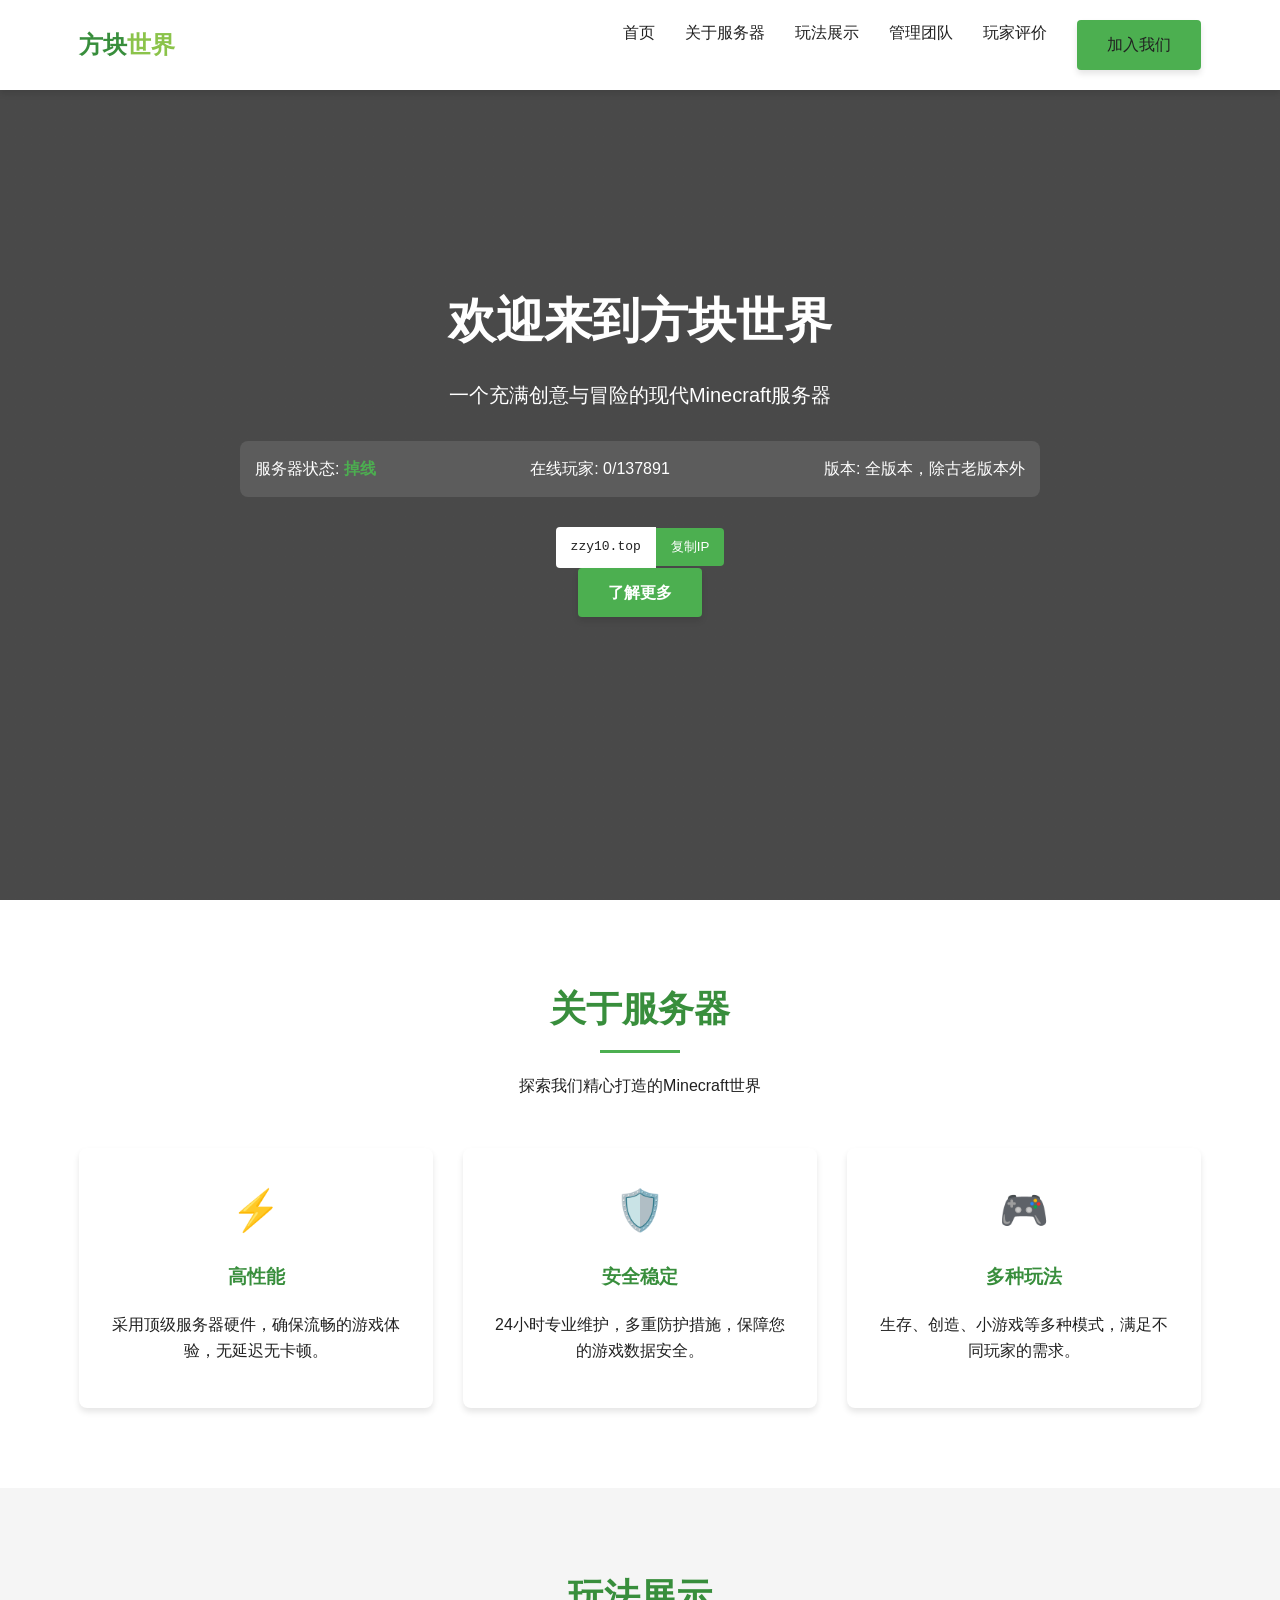
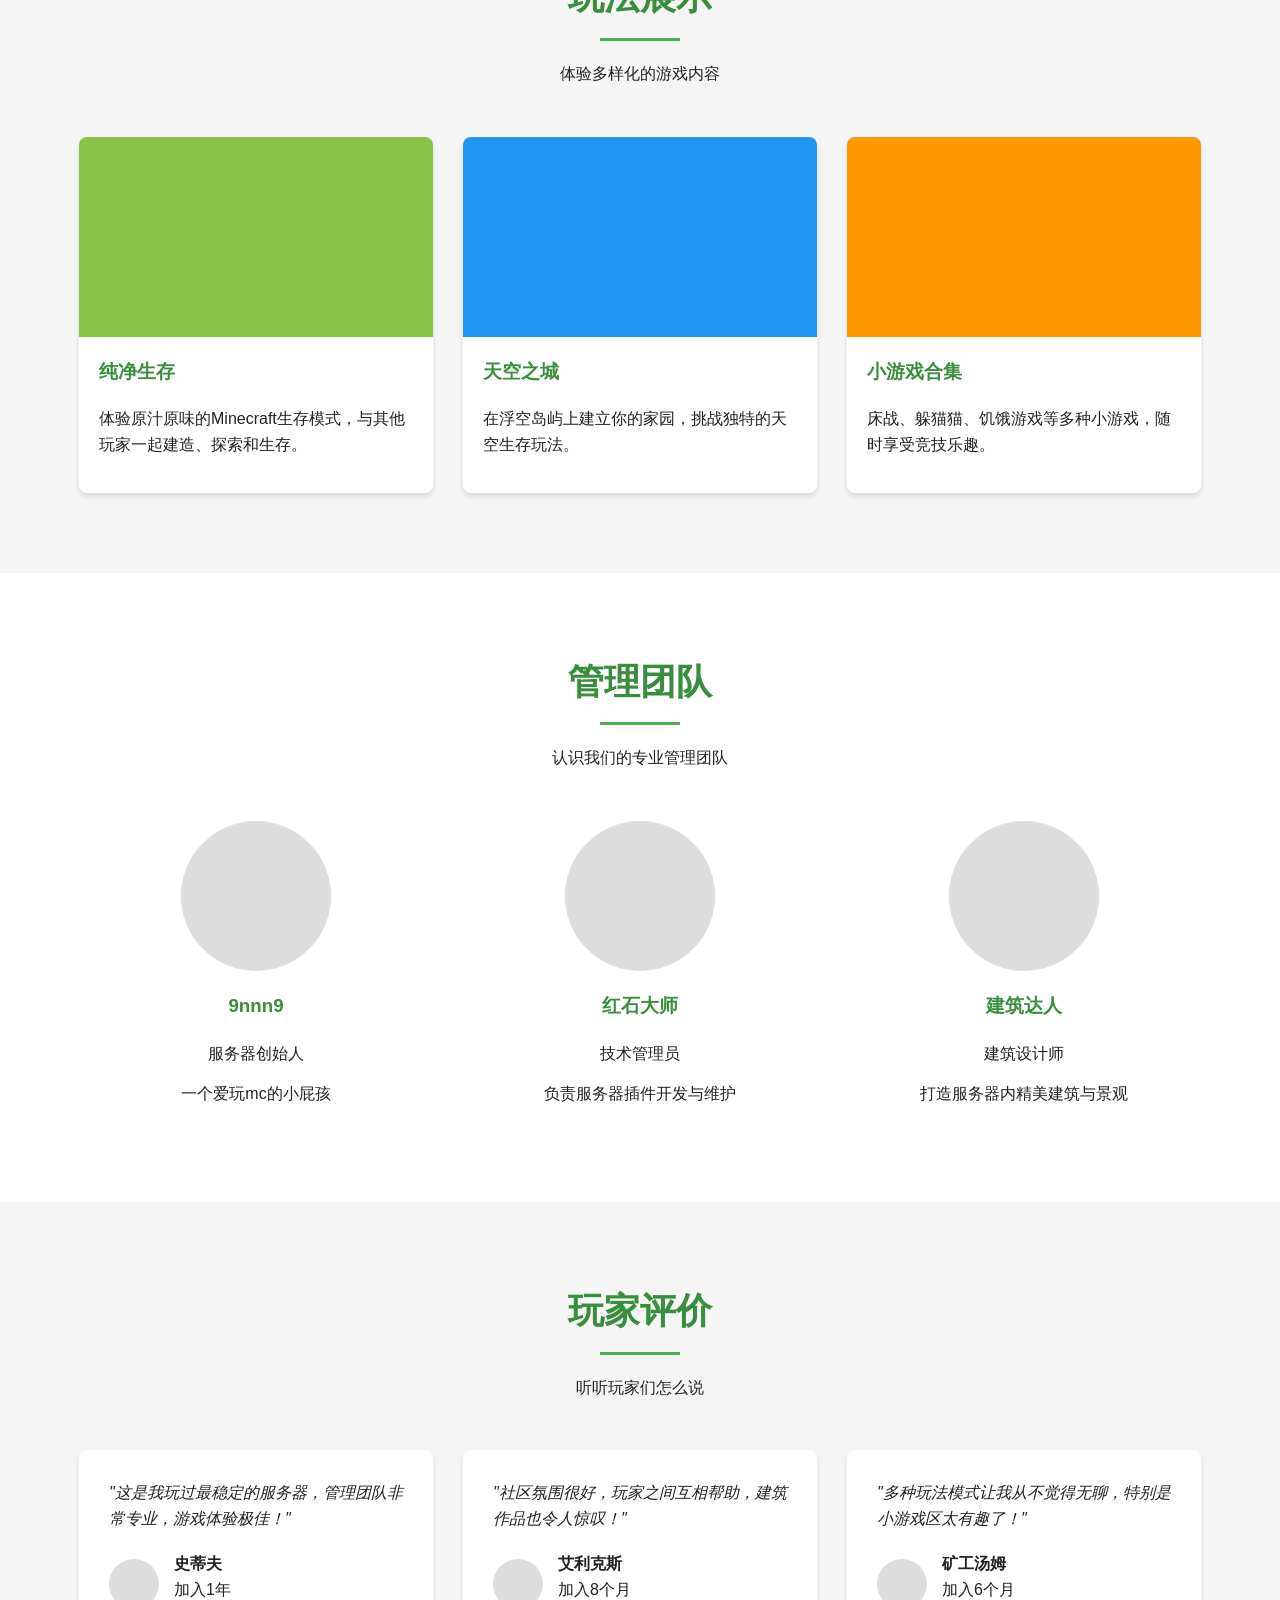
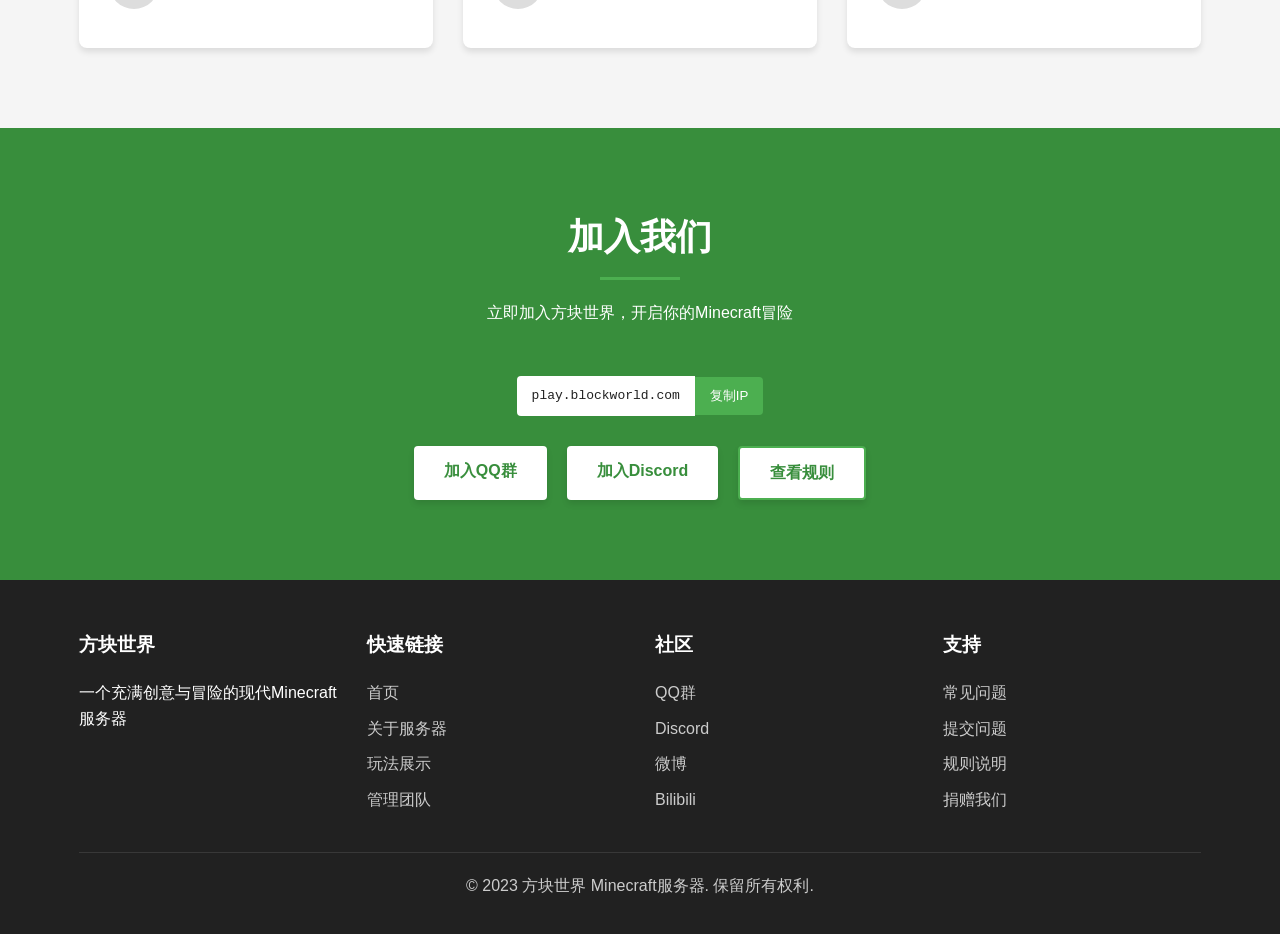
==== index.html @ 25057b77 "这是啥 删掉了" ====
<!DOCTYPE html>
<html lang="zh-CN">
<head>
    <meta charset="UTF-8">
    <meta name="viewport" content="width=device-width, initial-scale=1.0">
    <title>方块世界 | 现代Minecraft服务器</title>
    <style>
        /* 全局样式 */
        :root {
            --primary-color: #4CAF50;
            --primary-dark: #388E3C;
            --primary-light: #C8E6C9;
            --accent-color: #8BC34A;
            --text-dark: #212121;
            --text-light: #757575;
            --background: #f5f5f5;
            --white: #ffffff;
            --shadow: 0 4px 6px rgba(0, 0, 0, 0.1);
        }
        
        * {
            margin: 0;
            padding: 0;
            box-sizing: border-box;
            font-family: 'Segoe UI', Tahoma, Geneva, Verdana, sans-serif;
        }
        
        body {
            background-color: var(--background);
            color: var(--text-dark);
            line-height: 1.6;
        }
        
        .container {
            width: 90%;
            max-width: 1200px;
            margin: 0 auto;
            padding: 0 15px;
        }
        
        section {
            padding: 80px 0;
        }
        
        h1, h2, h3 {
            margin-bottom: 20px;
            color: var(--primary-dark);
        }
        
        p {
            margin-bottom: 15px;
        }
        
        .btn {
            display: inline-block;
            padding: 12px 30px;
            background-color: var(--primary-color);
            color: white;
            border: none;
            border-radius: 4px;
            cursor: pointer;
            font-size: 16px;
            font-weight: 600;
            text-decoration: none;
            transition: all 0.3s ease;
            box-shadow: var(--shadow);
        }
        
        .btn:hover {
            background-color: var(--primary-dark);
            transform: translateY(-2px);
            box-shadow: 0 6px 8px rgba(0, 0, 0, 0.15);
        }
        
        .btn-secondary {
            background-color: transparent;
            border: 2px solid var(--primary-color);
            color: var(--primary-color);
        }
        
        .btn-secondary:hover {
            background-color: var(--primary-light);
            color: var(--primary-dark);
        }
        
        /* 导航栏 */
        header {
            background-color: var(--white);
            box-shadow: var(--shadow);
            position: fixed;
            width: 100%;
            top: 0;
            z-index: 1000;
        }
        
        nav {
            display: flex;
            justify-content: space-between;
            align-items: center;
            padding: 20px 0;
        }
        
        .logo {
            font-size: 24px;
            font-weight: 700;
            color: var(--primary-dark);
            display: flex;
            align-items: center;
        }
        
        .logo span {
            color: var(--accent-color);
        }
        
        .nav-links {
            display: flex;
            list-style: none;
        }
        
        .nav-links li {
            margin-left: 30px;
        }
        
        .nav-links a {
            text-decoration: none;
            color: var(--text-dark);
            font-weight: 500;
            transition: color 0.3s;
        }
        
        .nav-links a:hover {
            color: var(--primary-color);
        }
        
        .mobile-menu {
            display: none;
            font-size: 24px;
            cursor: pointer;
        }
        
        /* 英雄区域 */
        .hero {
            background: linear-gradient(rgba(0, 0, 0, 0.7), rgba(0, 0, 0, 0.7)), url('https://via.placeholder.com/1920x1080') no-repeat center center/cover;
            height: 100vh;
            color: white;
            display: flex;
            align-items: center;
            text-align: center;
        }
        
        .hero-content {
            max-width: 800px;
            margin: 0 auto;
        }
        
        .hero h1 {
            font-size: 48px;
            margin-bottom: 20px;
            color: white;
        }
        
        .hero p {
            font-size: 20px;
            margin-bottom: 30px;
        }
        
        .server-status {
            background-color: rgba(255, 255, 255, 0.1);
            padding: 15px;
            border-radius: 8px;
            margin: 30px 0;
            display: flex;
            justify-content: space-between;
            align-items: center;
        }
        
        .status-online {
            color: #4CAF50;
            font-weight: bold;
        }
        
        .copy-ip {
            display: flex;
            justify-content: center;
            align-items: center;
            margin-top: 20px;
        }
        
        .ip-box {
            background-color: white;
            color: var(--text-dark);
            padding: 10px 15px;
            border-radius: 4px 0 0 4px;
            font-family: monospace;
        }
        
        .copy-btn {
            background-color: var(--primary-color);
            color: white;
            border: none;
            padding: 10px 15px;
            border-radius: 0 4px 4px 0;
            cursor: pointer;
            transition: background-color 0.3s;
        }
        
        .copy-btn:hover {
            background-color: var(--primary-dark);
        }
        
        /* 关于服务器 */
        .about {
            background-color: var(--white);
        }
        
        .section-title {
            text-align: center;
            margin-bottom: 50px;
        }
        
        .section-title h2 {
            font-size: 36px;
            position: relative;
            display: inline-block;
            padding-bottom: 15px;
        }
        
        .section-title h2::after {
            content: '';
            position: absolute;
            bottom: 0;
            left: 50%;
            transform: translateX(-50%);
            width: 80px;
            height: 3px;
            background-color: var(--primary-color);
        }
        
        .features {
            display: grid;
            grid-template-columns: repeat(auto-fit, minmax(300px, 1fr));
            gap: 30px;
            margin-top: 50px;
        }
        
        .feature-card {
            background-color: var(--white);
            padding: 30px;
            border-radius: 8px;
            box-shadow: var(--shadow);
            text-align: center;
            transition: transform 0.3s;
        }
        
        .feature-card:hover {
            transform: translateY(-10px);
        }
        
        .feature-icon {
            font-size: 40px;
            color: var(--primary-color);
            margin-bottom: 20px;
        }
        
        /* 玩法展示 */
        .gameplay {
            background-color: var(--background);
        }
        
        .gameplay-grid {
            display: grid;
            grid-template-columns: repeat(auto-fit, minmax(300px, 1fr));
            gap: 30px;
        }
        
        .game-card {
            background-color: var(--white);
            border-radius: 8px;
            overflow: hidden;
            box-shadow: var(--shadow);
        }
        
        .game-image {
            height: 200px;
            background-color: #ddd;
            background-size: cover;
            background-position: center;
        }
        
        .game-content {
            padding: 20px;
        }
        
        /* 管理团队 */
        .team {
            background-color: var(--white);
        }
        
        .team-grid {
            display: grid;
            grid-template-columns: repeat(auto-fit, minmax(250px, 1fr));
            gap: 30px;
        }
        
        .team-member {
            text-align: center;
        }
        
        .member-avatar {
            width: 150px;
            height: 150px;
            border-radius: 50%;
            margin: 0 auto 20px;
            background-color: #ddd;
            overflow: hidden;
        }
        
        /* 玩家评价 */
        .testimonials {
            background-color: var(--background);
        }
        
        .testimonial-grid {
            display: grid;
            grid-template-columns: repeat(auto-fit, minmax(300px, 1fr));
            gap: 30px;
        }
        
        .testimonial-card {
            background-color: var(--white);
            padding: 30px;
            border-radius: 8px;
            box-shadow: var(--shadow);
        }
        
        .testimonial-text {
            font-style: italic;
            margin-bottom: 20px;
        }
        
        .testimonial-author {
            display: flex;
            align-items: center;
        }
        
        .author-avatar {
            width: 50px;
            height: 50px;
            border-radius: 50%;
            margin-right: 15px;
            background-color: #ddd;
        }
        
        /* 加入我们 */
        .join {
            background-color: var(--primary-dark);
            color: white;
            text-align: center;
        }
        
        .join h2 {
            color: white;
        }
        
        .join-buttons {
            display: flex;
            justify-content: center;
            gap: 20px;
            margin-top: 30px;
            flex-wrap: wrap;
        }
        
        .join .btn {
            background-color: white;
            color: var(--primary-dark);
        }
        
        .join .btn:hover {
            background-color: var(--primary-light);
        }
        
        /* 页脚 */
        footer {
            background-color: var(--text-dark);
            color: white;
            padding: 50px 0 20px;
        }
        
        .footer-content {
            display: grid;
            grid-template-columns: repeat(auto-fit, minmax(200px, 1fr));
            gap: 30px;
            margin-bottom: 30px;
        }
        
        .footer-column h3 {
            color: white;
            margin-bottom: 20px;
        }
        
        .footer-links {
            list-style: none;
        }
        
        .footer-links li {
            margin-bottom: 10px;
        }
        
        .footer-links a {
            color: #ccc;
            text-decoration: none;
            transition: color 0.3s;
        }
        
        .footer-links a:hover {
            color: white;
        }
        
        .copyright {
            text-align: center;
            padding-top: 20px;
            border-top: 1px solid rgba(255, 255, 255, 0.1);
            color: #ccc;
        }
        
        /* 响应式设计 */
        @media (max-width: 768px) {
            .nav-links {
                display: none;
            }
            
            .mobile-menu {
                display: block;
            }
            
            .hero h1 {
                font-size: 36px;
            }
            
            .hero p {
                font-size: 18px;
            }
            
            .server-status {
                flex-direction: column;
                gap: 15px;
            }
            
            .copy-ip {
                flex-direction: column;
            }
            
            .ip-box {
                border-radius: 4px;
                margin-bottom: 10px;
                width: 100%;
                text-align: center;
            }
            
            .copy-btn {
                border-radius: 4px;
                width: 100%;
            }
            
            .join-buttons {
                flex-direction: column;
                align-items: center;
            }
        }
    </style>
</head>
<body>
    <!-- 导航栏 -->
    <header>
        <div class="container">
            <nav>
                <div class="logo">方块<span>世界</span></div>
                <ul class="nav-links">
                    <li><a href="#home">首页</a></li>
                    <li><a href="#about">关于服务器</a></li>
                    <li><a href="#gameplay">玩法展示</a></li>
                    <li><a href="#team">管理团队</a></li>
                    <li><a href="#testimonials">玩家评价</a></li>
                    <li><a href="#join" class="btn">加入我们</a></li>
                </ul>
                <div class="mobile-menu">☰</div>
            </nav>
        </div>
    </header>

    <!-- 英雄区域 -->
    <section class="hero" id="home">
        <div class="container">
            <div class="hero-content">
                <h1>欢迎来到方块世界</h1>
                <p>一个充满创意与冒险的现代Minecraft服务器</p>
                <div class="server-status">
                    <div>服务器状态: <span class="status-online">掉线</span></div>
                    <div>在线玩家: <span></span>0/137891</div>
                    <div>版本: <span>全版本，除古老版本外</span></div>
                </div>
                <div class="copy-ip">
                    <div class="ip-box">zzy10.top</div>
                    <button class="copy-btn" id="copyIpBtn">复制IP</button>
                </div>
                <a href="#about" class="btn">了解更多</a>
            </div>
        </div>
    </section>

    <!-- 关于服务器 -->
    <section class="about" id="about">
        <div class="container">
            <div class="section-title">
                <h2>关于服务器</h2>
                <p>探索我们精心打造的Minecraft世界</p>
            </div>
            <div class="features">
                <div class="feature-card">
                    <div class="feature-icon">⚡</div>
                    <h3>高性能</h3>
                    <p>采用顶级服务器硬件，确保流畅的游戏体验，无延迟无卡顿。</p>
                </div>
                <div class="feature-card">
                    <div class="feature-icon">🛡️</div>
                    <h3>安全稳定</h3>
                    <p>24小时专业维护，多重防护措施，保障您的游戏数据安全。</p>
                </div>
                <div class="feature-card">
                    <div class="feature-icon">🎮</div>
                    <h3>多种玩法</h3>
                    <p>生存、创造、小游戏等多种模式，满足不同玩家的需求。</p>
                </div>
            </div>
        </div>
    </section>

    <!-- 玩法展示 -->
    <section class="gameplay" id="gameplay">
        <div class="container">
            <div class="section-title">
                <h2>玩法展示</h2>
                <p>体验多样化的游戏内容</p>
            </div>
            <div class="gameplay-grid">
                <div class="game-card">
                    <div class="game-image" style="background-color: #8BC34A;"></div>
                    <div class="game-content">
                        <h3>纯净生存</h3>
                        <p>体验原汁原味的Minecraft生存模式，与其他玩家一起建造、探索和生存。</p>
                    </div>
                </div>
                <div class="game-card">
                    <div class="game-image" style="background-color: #2196F3;"></div>
                    <div class="game-content">
                        <h3>天空之城</h3>
                        <p>在浮空岛屿上建立你的家园，挑战独特的天空生存玩法。</p>
                    </div>
                </div>
                <div class="game-card">
                    <div class="game-image" style="background-color: #FF9800;"></div>
                    <div class="game-content">
                        <h3>小游戏合集</h3>
                        <p>床战、躲猫猫、饥饿游戏等多种小游戏，随时享受竞技乐趣。</p>
                    </div>
                </div>
            </div>
        </div>
    </section>

    <!-- 管理团队 -->
    <section class="team" id="team">
        <div class="container">
            <div class="section-title">
                <h2>管理团队</h2>
                <p>认识我们的专业管理团队</p>
            </div>
            <div class="team-grid">
                <div class="team-member">
                    <div class="member-avatar"></div>
                    <h3>9nnn9</h3>
                    <p>服务器创始人</p>
                    <p>一个爱玩mc的小屁孩</p>
                </div>
                <div class="team-member">
                    <div class="member-avatar"></div>
                    <h3>红石大师</h3>
                    <p>技术管理员</p>
                    <p>负责服务器插件开发与维护</p>
                </div>
                <div class="team-member">
                    <div class="member-avatar"></div>
                    <h3>建筑达人</h3>
                    <p>建筑设计师</p>
                    <p>打造服务器内精美建筑与景观</p>
                </div>
            </div>
        </div>
    </section>

    <!-- 玩家评价 -->
    <section class="testimonials" id="testimonials">
        <div class="container">
            <div class="section-title">
                <h2>玩家评价</h2>
                <p>听听玩家们怎么说</p>
            </div>
            <div class="testimonial-grid">
                <div class="testimonial-card">
                    <div class="testimonial-text">
                        "这是我玩过最稳定的服务器，管理团队非常专业，游戏体验极佳！"
                    </div>
                    <div class="testimonial-author">
                        <div class="author-avatar"></div>
                        <div>
                            <h4>史蒂夫</h4>
                            <p>加入1年</p>
                        </div>
                    </div>
                </div>
                <div class="testimonial-card">
                    <div class="testimonial-text">
                        "社区氛围很好，玩家之间互相帮助，建筑作品也令人惊叹！"
                    </div>
                    <div class="testimonial-author">
                        <div class="author-avatar"></div>
                        <div>
                            <h4>艾利克斯</h4>
                            <p>加入8个月</p>
                        </div>
                    </div>
                </div>
                <div class="testimonial-card">
                    <div class="testimonial-text">
                        "多种玩法模式让我从不觉得无聊，特别是小游戏区太有趣了！"
                    </div>
                    <div class="testimonial-author">
                        <div class="author-avatar"></div>
                        <div>
                            <h4>矿工汤姆</h4>
                            <p>加入6个月</p>
                        </div>
                    </div>
                </div>
            </div>
        </div>
    </section>

    <!-- 加入我们 -->
    <section class="join" id="join">
        <div class="container">
            <div class="section-title">
                <h2>加入我们</h2>
                <p>立即加入方块世界，开启你的Minecraft冒险</p>
            </div>
            <div class="copy-ip">
                <div class="ip-box">play.blockworld.com</div>
                <button class="copy-btn" id="copyIpBtn2">复制IP</button>
            </div>
            <div class="join-buttons">
                <a href="#" class="btn">加入QQ群</a>
                <a href="#" class="btn">加入Discord</a>
                <a href="#" class="btn btn-secondary">查看规则</a>
            </div>
        </div>
    </section>

    <!-- 页脚 -->
    <footer>
        <div class="container">
            <div class="footer-content">
                <div class="footer-column">
                    <h3>方块世界</h3>
                    <p>一个充满创意与冒险的现代Minecraft服务器</p>
                </div>
                <div class="footer-column">
                    <h3>快速链接</h3>
                    <ul class="footer-links">
                        <li><a href="#home">首页</a></li>
                        <li><a href="#about">关于服务器</a></li>
                        <li><a href="#gameplay">玩法展示</a></li>
                        <li><a href="#team">管理团队</a></li>
                    </ul>
                </div>
                <div class="footer-column">
                    <h3>社区</h3>
                    <ul class="footer-links">
                        <li><a href="#">QQ群</a></li>
                        <li><a href="#">Discord</a></li>
                        <li><a href="#">微博</a></li>
                        <li><a href="#">Bilibili</a></li>
                    </ul>
                </div>
                <div class="footer-column">
                    <h3>支持</h3>
                    <ul class="footer-links">
                        <li><a href="#">常见问题</a></li>
                        <li><a href="#">提交问题</a></li>
                        <li><a href="#">规则说明</a></li>
                        <li><a href="#">捐赠我们</a></li>
                    </ul>
                </div>
            </div>
            <div class="copyright">
                <p>&copy; 2023 方块世界 Minecraft服务器. 保留所有权利.</p>
            </div>
        </div>
    </footer>

    <script>
        // 复制IP功能
        document.getElementById('copyIpBtn').addEventListener('click', function() {
            const ip = 'play.blockworld.com';
            navigator.clipboard.writeText(ip).then(() => {
                alert('服务器IP已复制到剪贴板: ' + ip);
            });
        });
        
        document.getElementById('copyIpBtn2').addEventListener('click', function() {
            const ip = 'play.blockworld.com';
            navigator.clipboard.writeText(ip).then(() => {
                alert('服务器IP已复制到剪贴板: ' + ip);
            });
        });
        
        // 移动端菜单切换
        document.querySelector('.mobile-menu').addEventListener('click', function() {
            document.querySelector('.nav-links').classList.toggle('active');
        });
        
        // 平滑滚动
        document.querySelectorAll('a[href^="#"]').forEach(anchor => {
            anchor.addEventListener('click', function (e) {
                e.preventDefault();
                
                const targetId = this.getAttribute('href');
                if(targetId === '#') return;
                
                const targetElement = document.querySelector(targetId);
                if(targetElement) {
                    window.scrollTo({
                        top: targetElement.offsetTop - 80,
                        behavior: 'smooth'
                    });
                }
            });
        });
    </script>
</body>
</html>
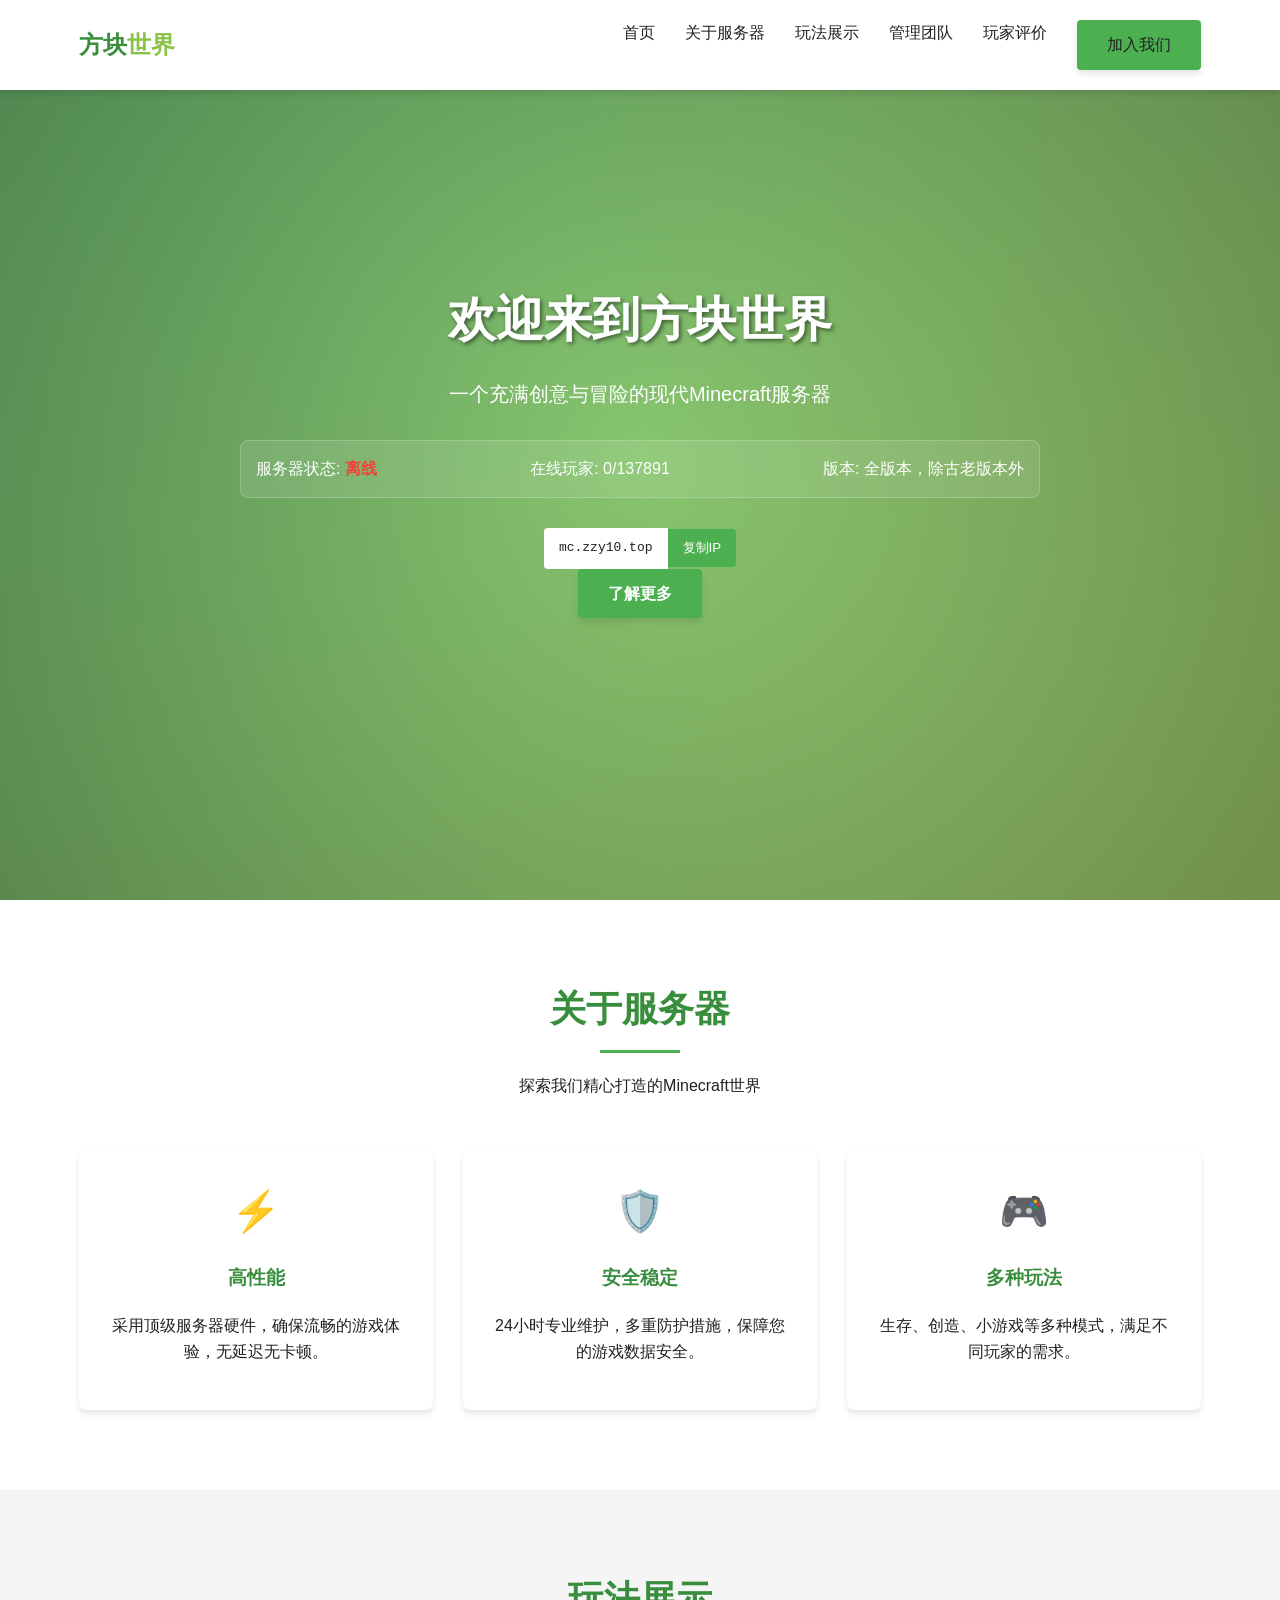
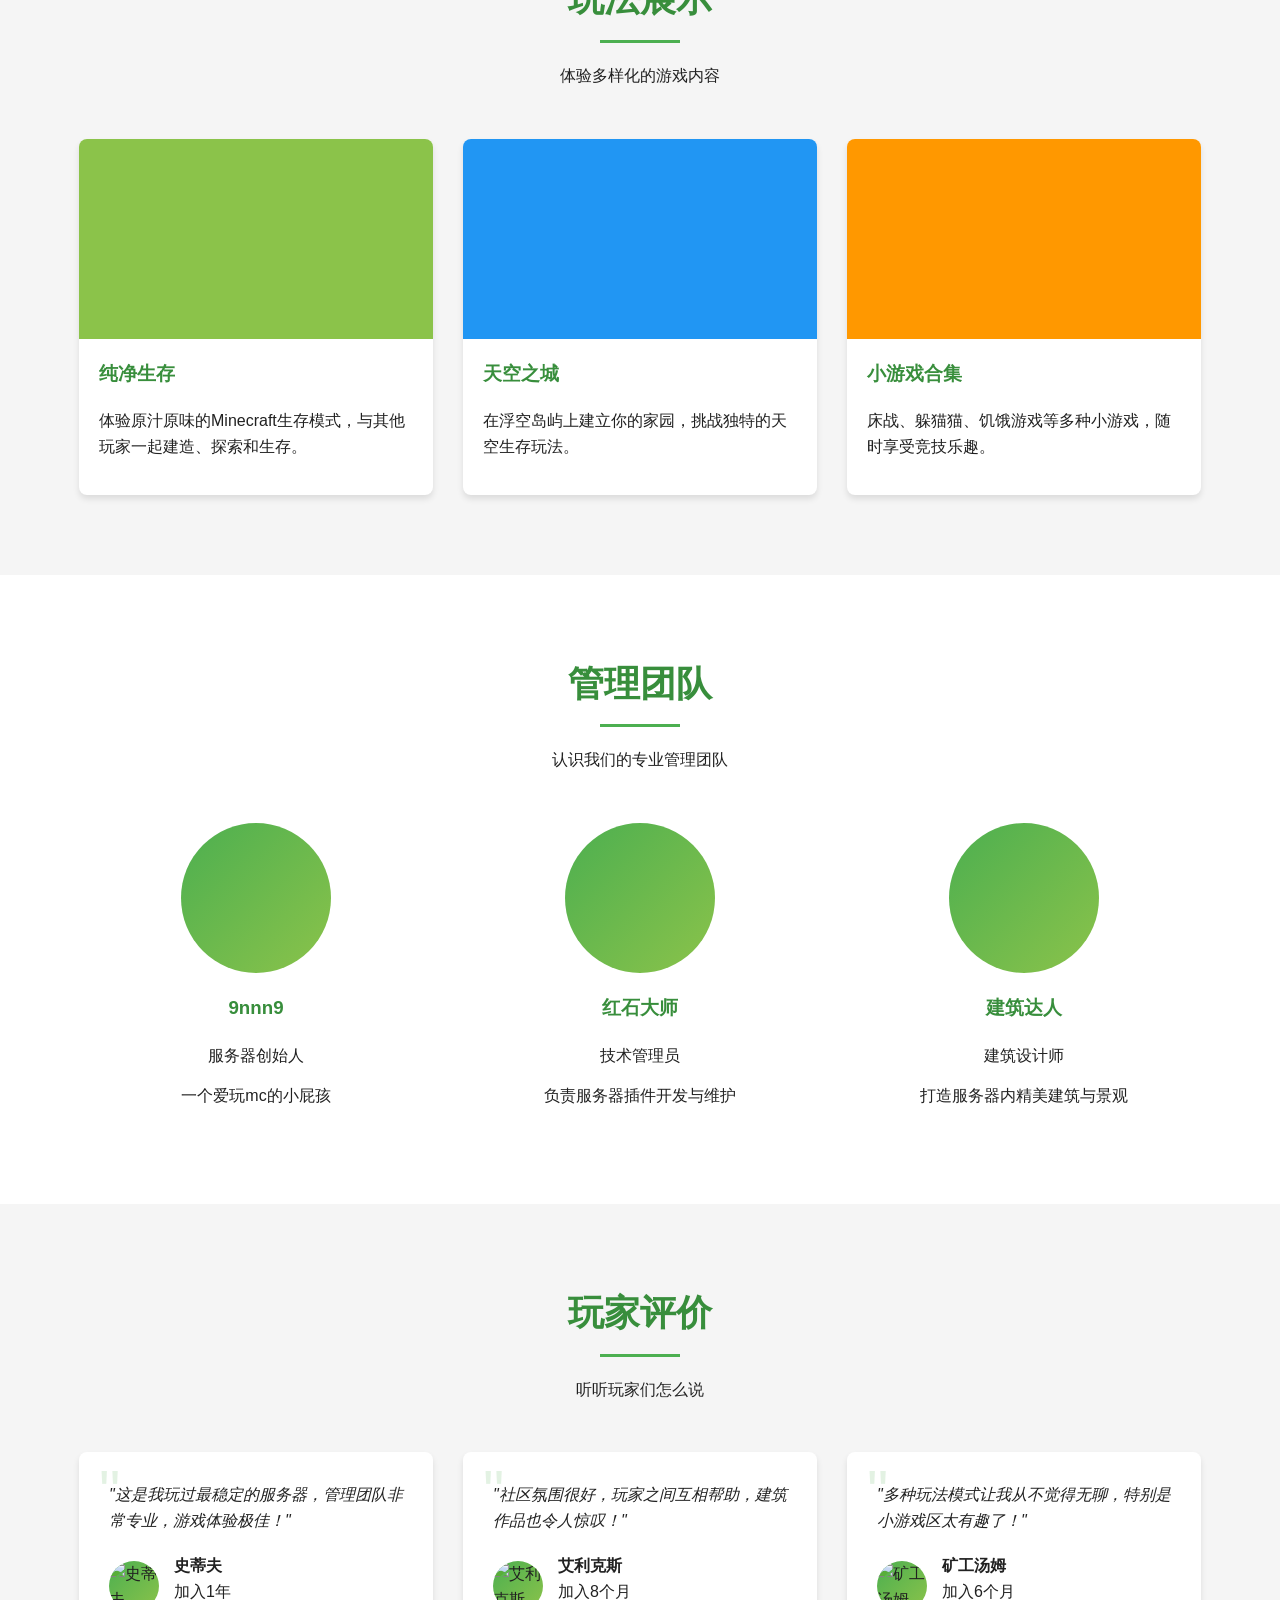
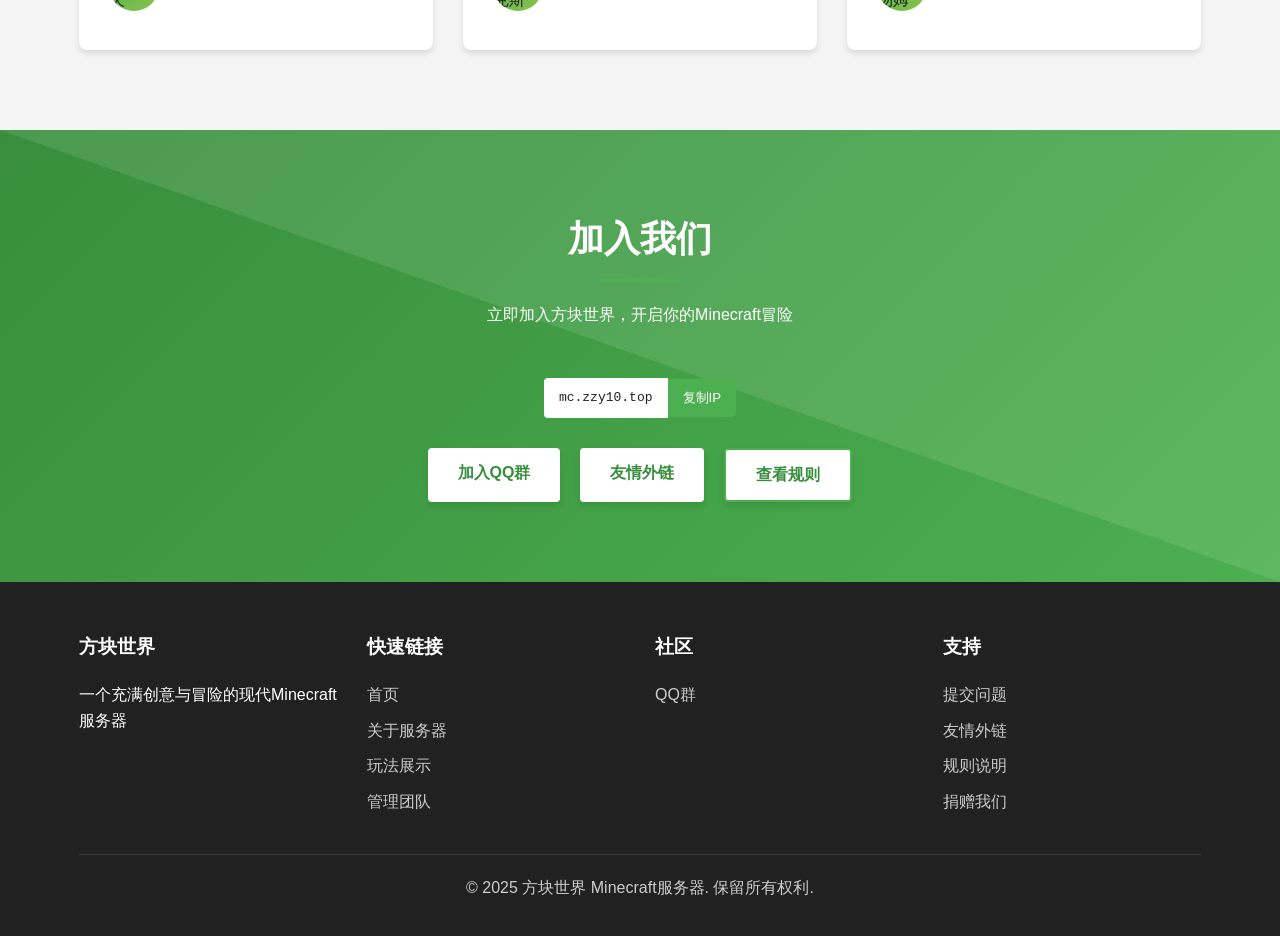
==== commit f1e9522b: "增加头像修改" ====
--- a/index.html
+++ b/index.html
@@ -29,6 +29,7 @@
             background-color: var(--background);
             color: var(--text-dark);
             line-height: 1.6;
+            overflow-x: hidden;
         }
         
         .container {
@@ -40,6 +41,14 @@
         
         section {
             padding: 80px 0;
+            opacity: 0;
+            transform: translateY(30px);
+            transition: all 0.8s ease;
+        }
+        
+        section.visible {
+            opacity: 1;
+            transform: translateY(0);
         }
         
         h1, h2, h3 {
@@ -64,12 +73,13 @@
             text-decoration: none;
             transition: all 0.3s ease;
             box-shadow: var(--shadow);
+            transform: translateY(0);
         }
         
         .btn:hover {
             background-color: var(--primary-dark);
-            transform: translateY(-2px);
-            box-shadow: 0 6px 8px rgba(0, 0, 0, 0.15);
+            transform: translateY(-3px);
+            box-shadow: 0 8px 15px rgba(0, 0, 0, 0.2);
         }
         
         .btn-secondary {
@@ -91,6 +101,12 @@
             width: 100%;
             top: 0;
             z-index: 1000;
+            transition: all 0.3s ease;
+        }
+        
+        header.scrolled {
+            background-color: rgba(255, 255, 255, 0.95);
+            backdrop-filter: blur(10px);
         }
         
         nav {
@@ -106,6 +122,11 @@
             color: var(--primary-dark);
             display: flex;
             align-items: center;
+            transition: transform 0.3s ease;
+        }
+        
+        .logo:hover {
+            transform: scale(1.05);
         }
         
         .logo span {
@@ -119,6 +140,7 @@
         
         .nav-links li {
             margin-left: 30px;
+            position: relative;
         }
         
         .nav-links a {
@@ -126,6 +148,22 @@
             color: var(--text-dark);
             font-weight: 500;
             transition: color 0.3s;
+            position: relative;
+        }
+        
+        .nav-links a::after {
+            content: '';
+            position: absolute;
+            width: 0;
+            height: 2px;
+            bottom: -5px;
+            left: 0;
+            background-color: var(--primary-color);
+            transition: width 0.3s ease;
+        }
+        
+        .nav-links a:hover::after {
+            width: 100%;
         }
         
         .nav-links a:hover {
@@ -136,32 +174,80 @@
             display: none;
             font-size: 24px;
             cursor: pointer;
+            transition: transform 0.3s ease;
+        }
+        
+        .mobile-menu:hover {
+            transform: scale(1.1);
         }
         
         /* 英雄区域 */
         .hero {
-            background: linear-gradient(rgba(0, 0, 0, 0.7), rgba(0, 0, 0, 0.7)), url('https://via.placeholder.com/1920x1080') no-repeat center center/cover;
+            background: linear-gradient(135deg, rgba(76, 175, 80, 0.8), rgba(139, 195, 74, 0.8)), url('https://images.unsplash.com/photo-1550745165-9bc0b252726f?ixlib=rb-4.0.3&ixid=M3wxMjA3fDB8MHxwaG90by1wYWdlfHx8fGVufDB8fHx8fA%3D%3D&auto=format&fit=crop&w=2070&q=80') no-repeat center center/cover;
             height: 100vh;
             color: white;
             display: flex;
             align-items: center;
             text-align: center;
+            position: relative;
+            overflow: hidden;
+        }
+        
+        .hero::before {
+            content: '';
+            position: absolute;
+            top: 0;
+            left: 0;
+            right: 0;
+            bottom: 0;
+            background: radial-gradient(circle at center, transparent 0%, rgba(0,0,0,0.3) 100%);
         }
         
         .hero-content {
             max-width: 800px;
             margin: 0 auto;
+            position: relative;
+            z-index: 2;
+            opacity: 0;
+            transform: translateY(50px);
+            animation: fadeInUp 1s ease 0.5s forwards;
+        }
+        
+        @keyframes fadeInUp {
+            to {
+                opacity: 1;
+                transform: translateY(0);
+            }
         }
         
         .hero h1 {
             font-size: 48px;
             margin-bottom: 20px;
             color: white;
+            text-shadow: 2px 2px 4px rgba(0,0,0,0.5);
+            animation: glow 2s ease-in-out infinite alternate;
+        }
+        
+        @keyframes glow {
+            from {
+                text-shadow: 2px 2px 4px rgba(0,0,0,0.5);
+            }
+            to {
+                text-shadow: 2px 2px 20px rgba(76, 175, 80, 0.8);
+            }
         }
         
         .hero p {
             font-size: 20px;
             margin-bottom: 30px;
+            animation: fadeIn 1s ease 1s forwards;
+            opacity: 0;
+        }
+        
+        @keyframes fadeIn {
+            to {
+                opacity: 1;
+            }
         }
         
         .server-status {
@@ -172,11 +258,41 @@
             display: flex;
             justify-content: space-between;
             align-items: center;
+            backdrop-filter: blur(10px);
+            border: 1px solid rgba(255, 255, 255, 0.2);
+            animation: slideInUp 1s ease 1.5s forwards;
+            opacity: 0;
+            transform: translateY(30px);
+        }
+        
+        @keyframes slideInUp {
+            to {
+                opacity: 1;
+                transform: translateY(0);
+            }
         }
         
         .status-online {
             color: #4CAF50;
             font-weight: bold;
+        }
+        
+        .status-offline {
+            color: #f44336;
+            font-weight: bold;
+            animation: pulse 2s infinite;
+        }
+        
+        @keyframes pulse {
+            0% {
+                opacity: 1;
+            }
+            50% {
+                opacity: 0.5;
+            }
+            100% {
+                opacity: 1;
+            }
         }
         
         .copy-ip {
@@ -184,6 +300,8 @@
             justify-content: center;
             align-items: center;
             margin-top: 20px;
+            animation: fadeIn 1s ease 2s forwards;
+            opacity: 0;
         }
         
         .ip-box {
@@ -192,6 +310,11 @@
             padding: 10px 15px;
             border-radius: 4px 0 0 4px;
             font-family: monospace;
+            transition: all 0.3s ease;
+        }
+        
+        .ip-box:hover {
+            background-color: var(--primary-light);
         }
         
         .copy-btn {
@@ -201,11 +324,12 @@
             padding: 10px 15px;
             border-radius: 0 4px 4px 0;
             cursor: pointer;
-            transition: background-color 0.3s;
+            transition: all 0.3s;
         }
         
         .copy-btn:hover {
             background-color: var(--primary-dark);
+            transform: scale(1.05);
         }
         
         /* 关于服务器 */
@@ -234,6 +358,11 @@
             width: 80px;
             height: 3px;
             background-color: var(--primary-color);
+            transition: width 0.3s ease;
+        }
+        
+        .section-title:hover h2::after {
+            width: 120px;
         }
         
         .features {
@@ -249,17 +378,25 @@
             border-radius: 8px;
             box-shadow: var(--shadow);
             text-align: center;
-            transition: transform 0.3s;
+            transition: all 0.3s ease;
+            border: 1px solid transparent;
         }
         
         .feature-card:hover {
             transform: translateY(-10px);
+            box-shadow: 0 15px 30px rgba(0, 0, 0, 0.15);
+            border-color: var(--primary-light);
         }
         
         .feature-icon {
             font-size: 40px;
             color: var(--primary-color);
             margin-bottom: 20px;
+            transition: transform 0.3s ease;
+        }
+        
+        .feature-card:hover .feature-icon {
+            transform: scale(1.2) rotate(5deg);
         }
         
         /* 玩法展示 */
@@ -278,6 +415,13 @@
             border-radius: 8px;
             overflow: hidden;
             box-shadow: var(--shadow);
+            transition: all 0.3s ease;
+            transform: scale(1);
+        }
+        
+        .game-card:hover {
+            transform: scale(1.05);
+            box-shadow: 0 15px 30px rgba(0, 0, 0, 0.2);
         }
         
         .game-image {
@@ -285,6 +429,11 @@
             background-color: #ddd;
             background-size: cover;
             background-position: center;
+            transition: transform 0.3s ease;
+        }
+        
+        .game-card:hover .game-image {
+            transform: scale(1.1);
         }
         
         .game-content {
@@ -304,6 +453,11 @@
         
         .team-member {
             text-align: center;
+            transition: transform 0.3s ease;
+        }
+        
+        .team-member:hover {
+            transform: translateY(-5px);
         }
         
         .member-avatar {
@@ -311,8 +465,31 @@
             height: 150px;
             border-radius: 50%;
             margin: 0 auto 20px;
-            background-color: #ddd;
+            background: linear-gradient(135deg, var(--primary-color), var(--accent-color));
             overflow: hidden;
+            transition: all 0.3s ease;
+            position: relative;
+        }
+        
+        .team-member:hover .member-avatar {
+            transform: scale(1.1);
+            box-shadow: 0 10px 20px rgba(76, 175, 80, 0.3);
+        }
+        
+        .member-avatar::before {
+            content: '';
+            position: absolute;
+            top: 0;
+            left: 0;
+            right: 0;
+            bottom: 0;
+            background: linear-gradient(135deg, transparent 0%, rgba(255,255,255,0.2) 100%);
+            opacity: 0;
+            transition: opacity 0.3s ease;
+        }
+        
+        .team-member:hover .member-avatar::before {
+            opacity: 1;
         }
         
         /* 玩家评价 */
@@ -331,11 +508,31 @@
             padding: 30px;
             border-radius: 8px;
             box-shadow: var(--shadow);
+            transition: all 0.3s ease;
+            position: relative;
+        }
+        
+        .testimonial-card:hover {
+            transform: translateY(-5px);
+            box-shadow: 0 10px 25px rgba(0, 0, 0, 0.15);
+        }
+        
+        .testimonial-card::before {
+            content: '"';
+            position: absolute;
+            top: 10px;
+            left: 20px;
+            font-size: 60px;
+            color: var(--primary-light);
+            opacity: 0.5;
+            line-height: 1;
         }
         
         .testimonial-text {
             font-style: italic;
             margin-bottom: 20px;
+            position: relative;
+            z-index: 1;
         }
         
         .testimonial-author {
@@ -348,14 +545,34 @@
             height: 50px;
             border-radius: 50%;
             margin-right: 15px;
-            background-color: #ddd;
+            overflow: hidden;
+            background: linear-gradient(135deg, var(--primary-color), var(--accent-color));
+        }
+        
+        .author-avatar img {
+            width: 100%;
+            height: 100%;
+            object-fit: cover;
         }
         
         /* 加入我们 */
         .join {
-            background-color: var(--primary-dark);
+            background: linear-gradient(135deg, var(--primary-dark), var(--primary-color));
             color: white;
             text-align: center;
+            position: relative;
+            overflow: hidden;
+        }
+        
+        .join::before {
+            content: '';
+            position: absolute;
+            top: 0;
+            left: 0;
+            right: 0;
+            bottom: 0;
+            background: url('data:image/svg+xml,<svg xmlns="http://www.w3.org/2000/svg" viewBox="0 0 100 100" preserveAspectRatio="none"><path d="M0,0 L100,0 L100,100 Z" fill="rgba(255,255,255,0.1)"/></svg>');
+            background-size: cover;
         }
         
         .join h2 {
@@ -373,6 +590,23 @@
         .join .btn {
             background-color: white;
             color: var(--primary-dark);
+            position: relative;
+            overflow: hidden;
+        }
+        
+        .join .btn::before {
+            content: '';
+            position: absolute;
+            top: 0;
+            left: -100%;
+            width: 100%;
+            height: 100%;
+            background: linear-gradient(90deg, transparent, rgba(255,255,255,0.3), transparent);
+            transition: left 0.5s;
+        }
+        
+        .join .btn:hover::before {
+            left: 100%;
         }
         
         .join .btn:hover {
@@ -404,6 +638,11 @@
         
         .footer-links li {
             margin-bottom: 10px;
+            transition: transform 0.3s ease;
+        }
+        
+        .footer-links li:hover {
+            transform: translateX(5px);
         }
         
         .footer-links a {
@@ -467,14 +706,28 @@
                 align-items: center;
             }
         }
+        
+        /* 浮动动画 */
+        @keyframes float {
+            0%, 100% {
+                transform: translateY(0);
+            }
+            50% {
+                transform: translateY(-10px);
+            }
+        }
+        
+        .floating {
+            animation: float 3s ease-in-out infinite;
+        }
     </style>
 </head>
 <body>
     <!-- 导航栏 -->
-    <header>
+    <header id="main-header">
         <div class="container">
             <nav>
-                <div class="logo">方块<span>世界</span></div>
+                <div class="logo floating">方块<span>世界</span></div>
                 <ul class="nav-links">
                     <li><a href="#home">首页</a></li>
                     <li><a href="#about">关于服务器</a></li>
@@ -495,15 +748,15 @@
                 <h1>欢迎来到方块世界</h1>
                 <p>一个充满创意与冒险的现代Minecraft服务器</p>
                 <div class="server-status">
-                    <div>服务器状态: <span class="status-online">掉线</span></div>
-                    <div>在线玩家: <span></span>0/137891</div>
+                    <div>服务器状态: <span class="status-offline">离线</span></div>
+                    <div>在线玩家: <span>0/137891</span></div>
                     <div>版本: <span>全版本，除古老版本外</span></div>
                 </div>
                 <div class="copy-ip">
-                    <div class="ip-box">zzy10.top</div>
+                    <div class="ip-box">mc.zzy10.top</div>
                     <button class="copy-btn" id="copyIpBtn">复制IP</button>
                 </div>
-                <a href="#about" class="btn">了解更多</a>
+                <a href="#about" class="btn floating" style="animation-delay: 0.2s;">了解更多</a>
             </div>
         </div>
     </section>
@@ -611,7 +864,9 @@
                         "这是我玩过最稳定的服务器，管理团队非常专业，游戏体验极佳！"
                     </div>
                     <div class="testimonial-author">
-                        <div class="author-avatar"></div>
+                        <div class="author-avatar">
+                            <img src="https://api.dicebear.com/7.x/adventurer/svg?seed=Steve" alt="史蒂夫">
+                        </div>
                         <div>
                             <h4>史蒂夫</h4>
                             <p>加入1年</p>
@@ -623,7 +878,9 @@
                         "社区氛围很好，玩家之间互相帮助，建筑作品也令人惊叹！"
                     </div>
                     <div class="testimonial-author">
-                        <div class="author-avatar"></div>
+                        <div class="author-avatar">
+                            <img src="https://api.dicebear.com/7.x/adventurer/svg?seed=Alex" alt="艾利克斯">
+                        </div>
                         <div>
                             <h4>艾利克斯</h4>
                             <p>加入8个月</p>
@@ -635,7 +892,9 @@
                         "多种玩法模式让我从不觉得无聊，特别是小游戏区太有趣了！"
                     </div>
                     <div class="testimonial-author">
-                        <div class="author-avatar"></div>
+                        <div class="author-avatar">
+                            <img src="https://api.dicebear.com/7.x/adventurer/svg?seed=Tom" alt="矿工汤姆">
+                        </div>
                         <div>
                             <h4>矿工汤姆</h4>
                             <p>加入6个月</p>
@@ -654,13 +913,13 @@
                 <p>立即加入方块世界，开启你的Minecraft冒险</p>
             </div>
             <div class="copy-ip">
-                <div class="ip-box">play.blockworld.com</div>
+                <div class="ip-box">mc.zzy10.top</div>
                 <button class="copy-btn" id="copyIpBtn2">复制IP</button>
             </div>
             <div class="join-buttons">
-                <a href="#" class="btn">加入QQ群</a>
-                <a href="#" class="btn">加入Discord</a>
-                <a href="#" class="btn btn-secondary">查看规则</a>
+                <a href="https://qm.qq.com/q/v6iNne2pyM" target="_blank" class="btn">加入QQ群</a>
+                <a href="friend-links.html" target="_blank" class="btn">友情外链</a>
+                <a href="rules.html" class="btn btn-secondary">查看规则</a>
             </div>
         </div>
     </section>
@@ -685,24 +944,21 @@
                 <div class="footer-column">
                     <h3>社区</h3>
                     <ul class="footer-links">
-                        <li><a href="#">QQ群</a></li>
-                        <li><a href="#">Discord</a></li>
-                        <li><a href="#">微博</a></li>
-                        <li><a href="#">Bilibili</a></li>
+                        <li><a href="https://qm.qq.com/q/v6iNne2pyM" target="_blank">QQ群</a></li>
                     </ul>
                 </div>
                 <div class="footer-column">
                     <h3>支持</h3>
                     <ul class="footer-links">
-                        <li><a href="#">常见问题</a></li>
-                        <li><a href="#">提交问题</a></li>
-                        <li><a href="#">规则说明</a></li>
+                        <li><a href="github-issue.html" target="_blank">提交问题</a></li>
+                        <li><a href="friend-links.html" target="_blank">友情外链</a></li>
+                        <li><a href="rules.html">规则说明</a></li>
                         <li><a href="#">捐赠我们</a></li>
                     </ul>
                 </div>
             </div>
             <div class="copyright">
-                <p>&copy; 2023 方块世界 Minecraft服务器. 保留所有权利.</p>
+                <p>&copy; 2025 方块世界 Minecraft服务器. 保留所有权利.</p>
             </div>
         </div>
     </footer>
@@ -710,14 +966,14 @@
     <script>
         // 复制IP功能
         document.getElementById('copyIpBtn').addEventListener('click', function() {
-            const ip = 'play.blockworld.com';
+            const ip = 'mc.zzy10.top';
             navigator.clipboard.writeText(ip).then(() => {
                 alert('服务器IP已复制到剪贴板: ' + ip);
             });
         });
         
         document.getElementById('copyIpBtn2').addEventListener('click', function() {
-            const ip = 'play.blockworld.com';
+            const ip = 'mc.zzy10.top';
             navigator.clipboard.writeText(ip).then(() => {
                 alert('服务器IP已复制到剪贴板: ' + ip);
             });
@@ -745,6 +1001,49 @@
                 }
             });
         });
+        
+        // 滚动动画
+        function checkScroll() {
+            const sections = document.querySelectorAll('section');
+            const header = document.getElementById('main-header');
+            
+            // 头部滚动效果
+            if (window.scrollY > 100) {
+                header.classList.add('scrolled');
+            } else {
+                header.classList.remove('scrolled');
+            }
+            
+            // 章节显示动画
+            sections.forEach(section => {
+                const sectionTop = section.getBoundingClientRect().top;
+                const windowHeight = window.innerHeight;
+                
+                if (sectionTop < windowHeight - 100) {
+                    section.classList.add('visible');
+                }
+            });
+        }
+        
+        // 初始检查
+        window.addEventListener('load', checkScroll);
+        window.addEventListener('scroll', checkScroll);
+        
+        // 添加鼠标跟随效果
+        document.addEventListener('mousemove', function(e) {
+            const cards = document.querySelectorAll('.feature-card, .game-card, .testimonial-card');
+            cards.forEach(card => {
+                const rect = card.getBoundingClientRect();
+                const x = e.clientX - rect.left;
+                const y = e.clientY - rect.top;
+                
+                if (x > 0 && x < rect.width && y > 0 && y < rect.height) {
+                    card.style.transform = `perspective(1000px) rotateX(${(y - rect.height/2) / 20}deg) rotateY(${(x - rect.width/2) / 20}deg) scale3d(1.05, 1.05, 1.05)`;
+                } else {
+                    card.style.transform = 'perspective(1000px) rotateX(0) rotateY(0) scale3d(1, 1, 1)';
+                }
+            });
+        });
     </script>
 </body>
-</html>
+</html>
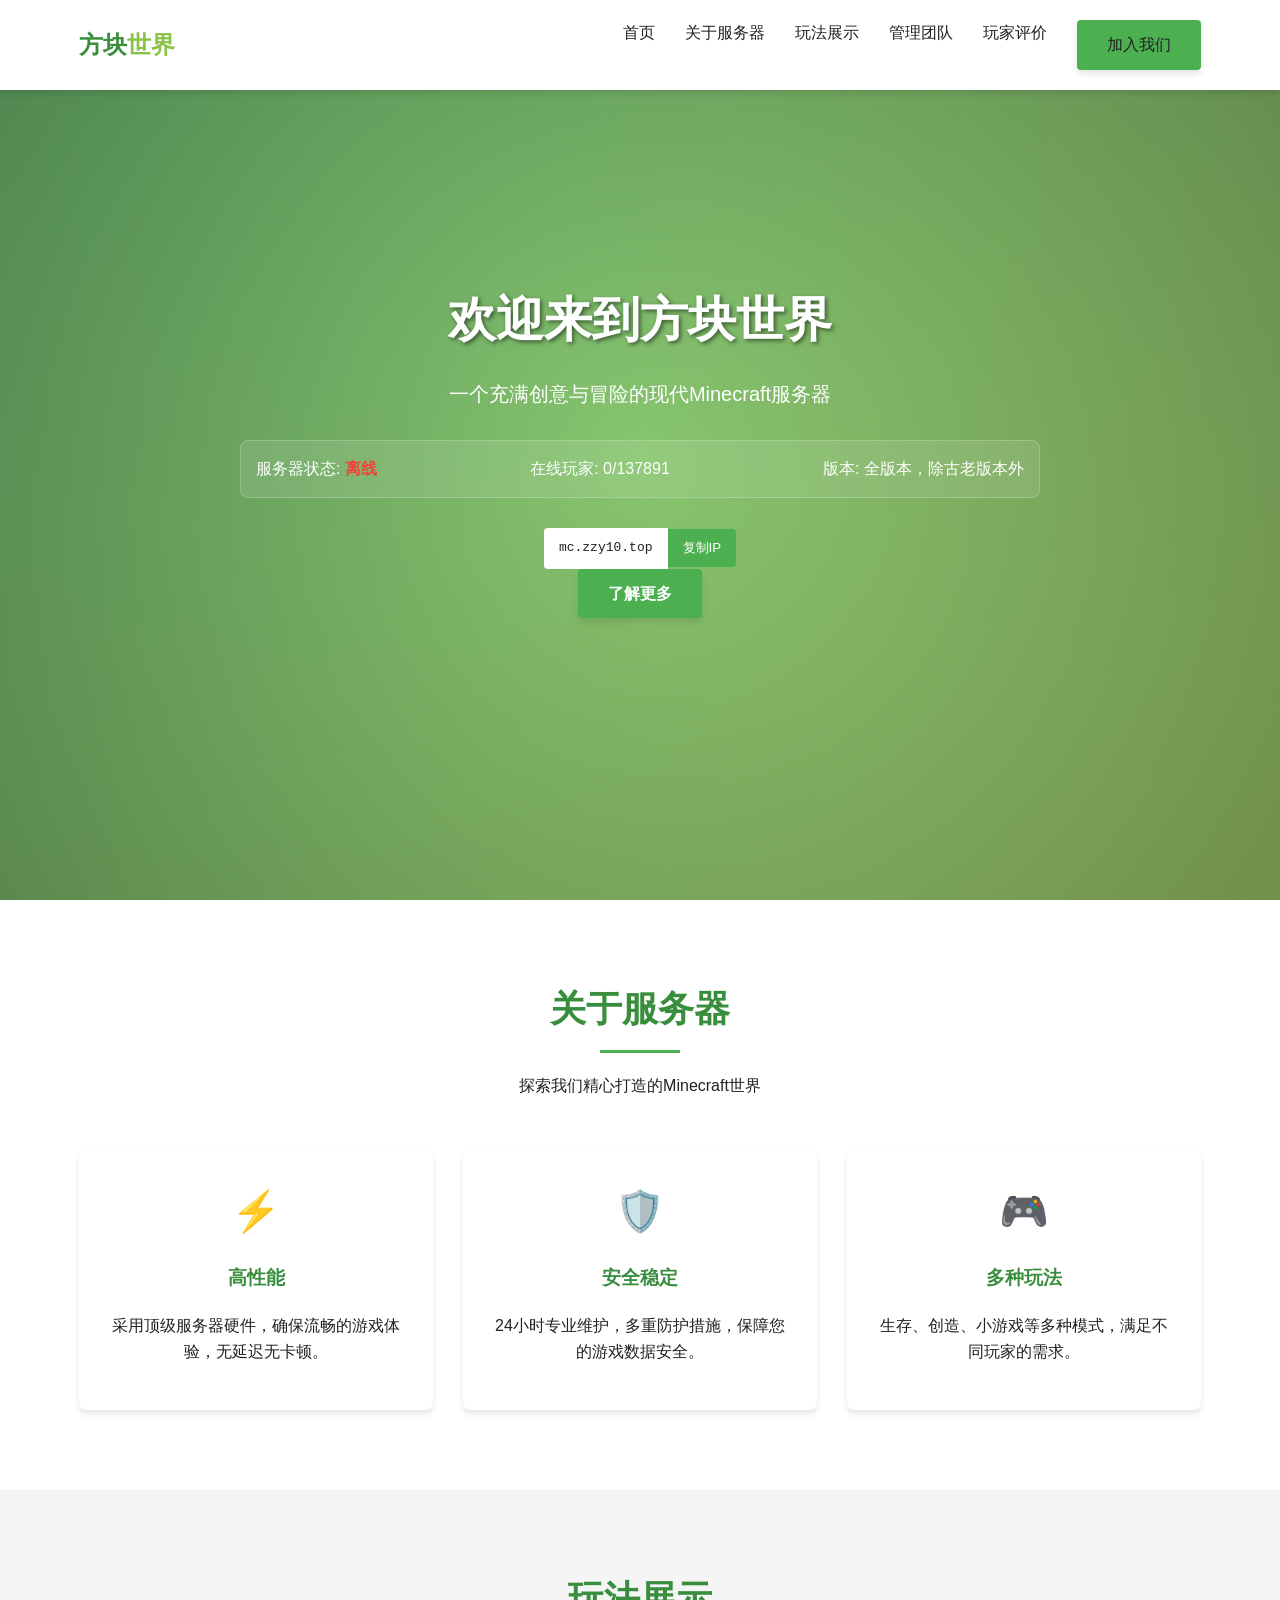
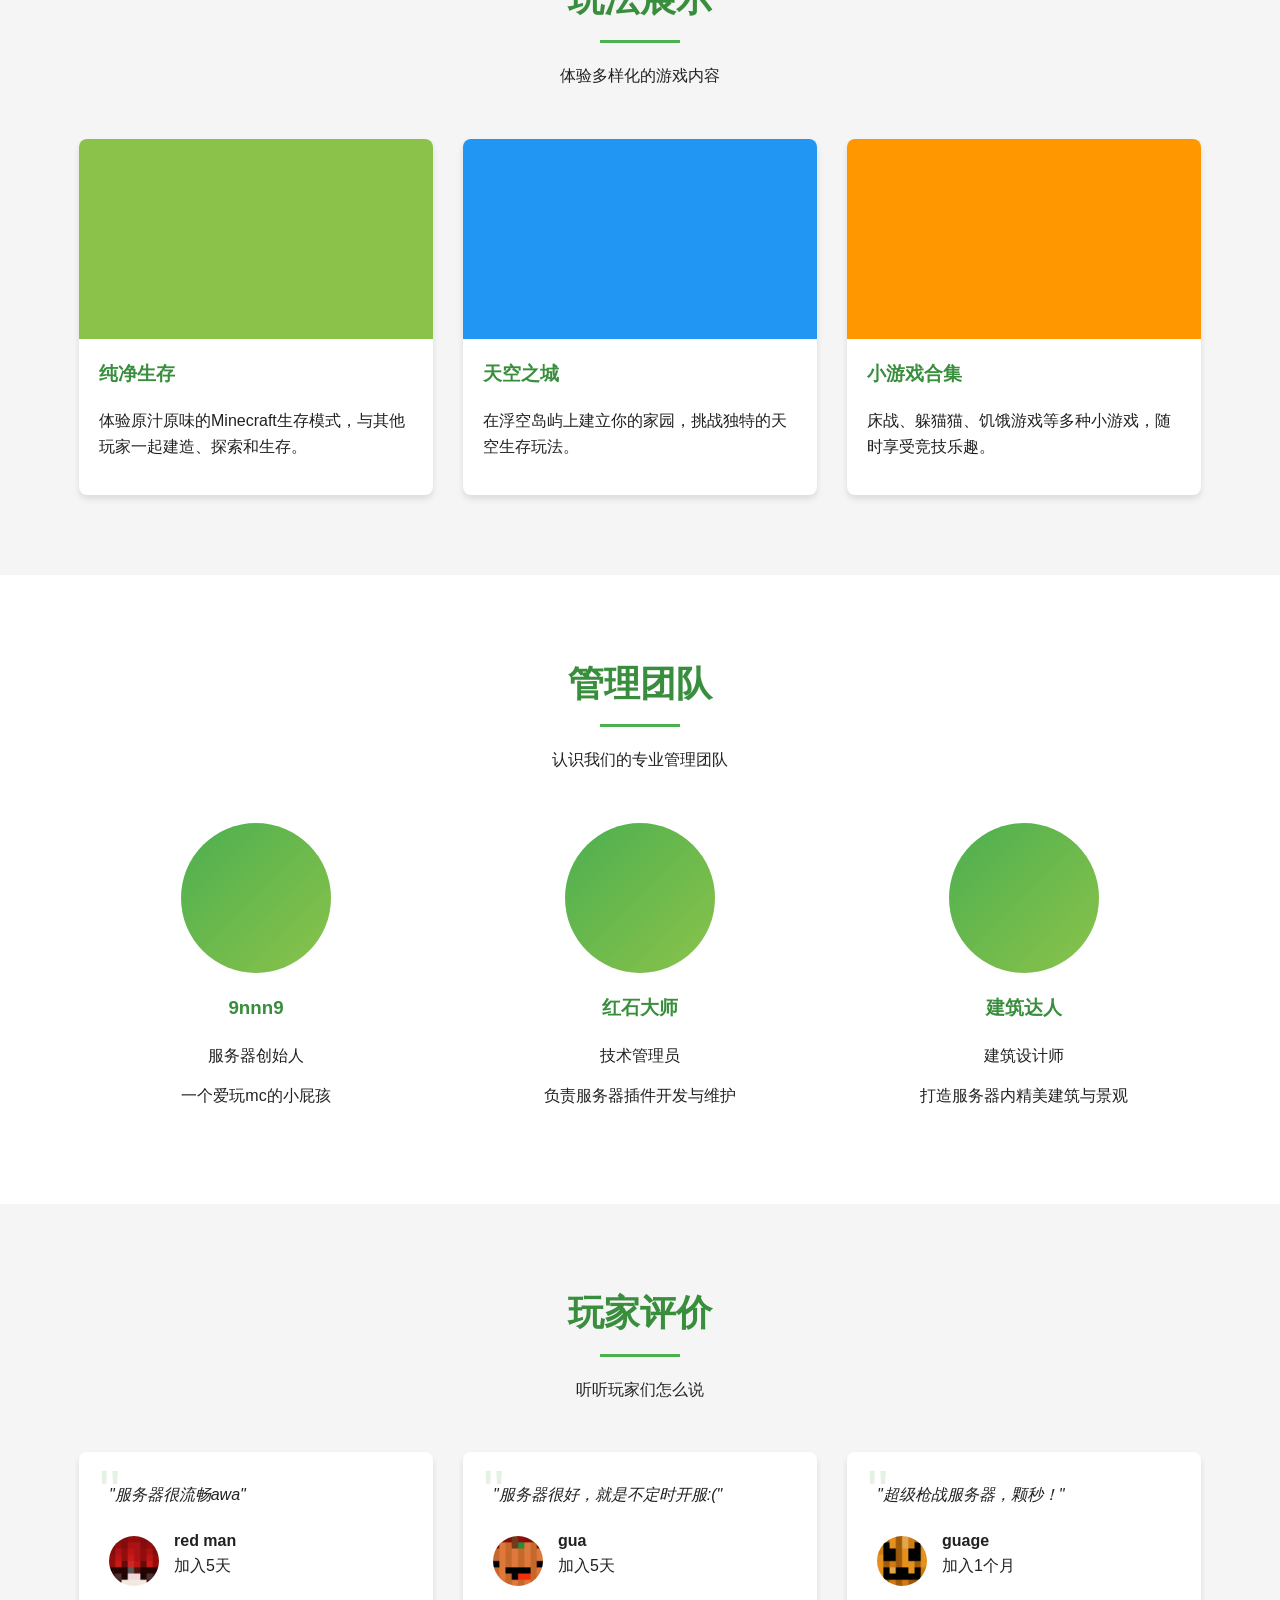
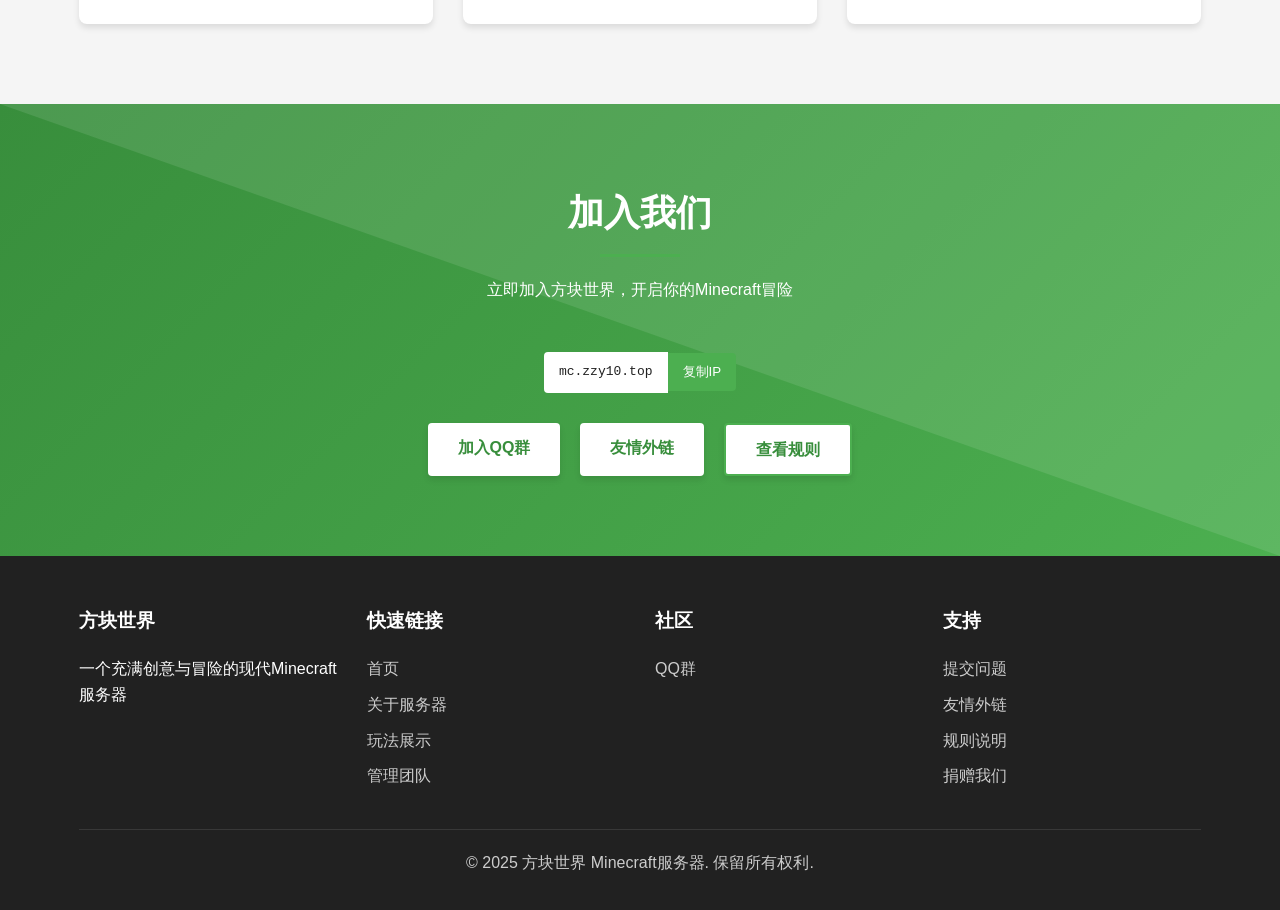
==== commit 9a073f3d: "第四次更新，加头像" ====
--- a/index.html
+++ b/index.html
@@ -861,43 +861,43 @@
             <div class="testimonial-grid">
                 <div class="testimonial-card">
                     <div class="testimonial-text">
-                        "这是我玩过最稳定的服务器，管理团队非常专业，游戏体验极佳！"
+                        "服务器很流畅awa"
                     </div>
                     <div class="testimonial-author">
                         <div class="author-avatar">
-                            <img src="https://api.dicebear.com/7.x/adventurer/svg?seed=Steve" alt="史蒂夫">
+                            <img src="images/face.png" alt="red man">
                         </div>
                         <div>
-                            <h4>史蒂夫</h4>
-                            <p>加入1年</p>
+                            <h4>red man</h4>
+                            <p>加入5天</p>
                         </div>
                     </div>
                 </div>
                 <div class="testimonial-card">
                     <div class="testimonial-text">
-                        "社区氛围很好，玩家之间互相帮助，建筑作品也令人惊叹！"
+                        "服务器很好，就是不定时开服:("
                     </div>
                     <div class="testimonial-author">
                         <div class="author-avatar">
-                            <img src="https://api.dicebear.com/7.x/adventurer/svg?seed=Alex" alt="艾利克斯">
+                            <img src="images/ca.png" alt="gua">
                         </div>
                         <div>
-                            <h4>艾利克斯</h4>
-                            <p>加入8个月</p>
+                            <h4>gua</h4>
+                            <p>加入5天</p>
                         </div>
                     </div>
                 </div>
                 <div class="testimonial-card">
                     <div class="testimonial-text">
-                        "多种玩法模式让我从不觉得无聊，特别是小游戏区太有趣了！"
+                        "超级枪战服务器，颗秒！"
                     </div>
                     <div class="testimonial-author">
                         <div class="author-avatar">
-                            <img src="https://api.dicebear.com/7.x/adventurer/svg?seed=Tom" alt="矿工汤姆">
+                            <img src="images/pan.png" alt="guage">
                         </div>
                         <div>
-                            <h4>矿工汤姆</h4>
-                            <p>加入6个月</p>
+                            <h4>guage</h4>
+                            <p>加入1个月</p>
                         </div>
                     </div>
                 </div>
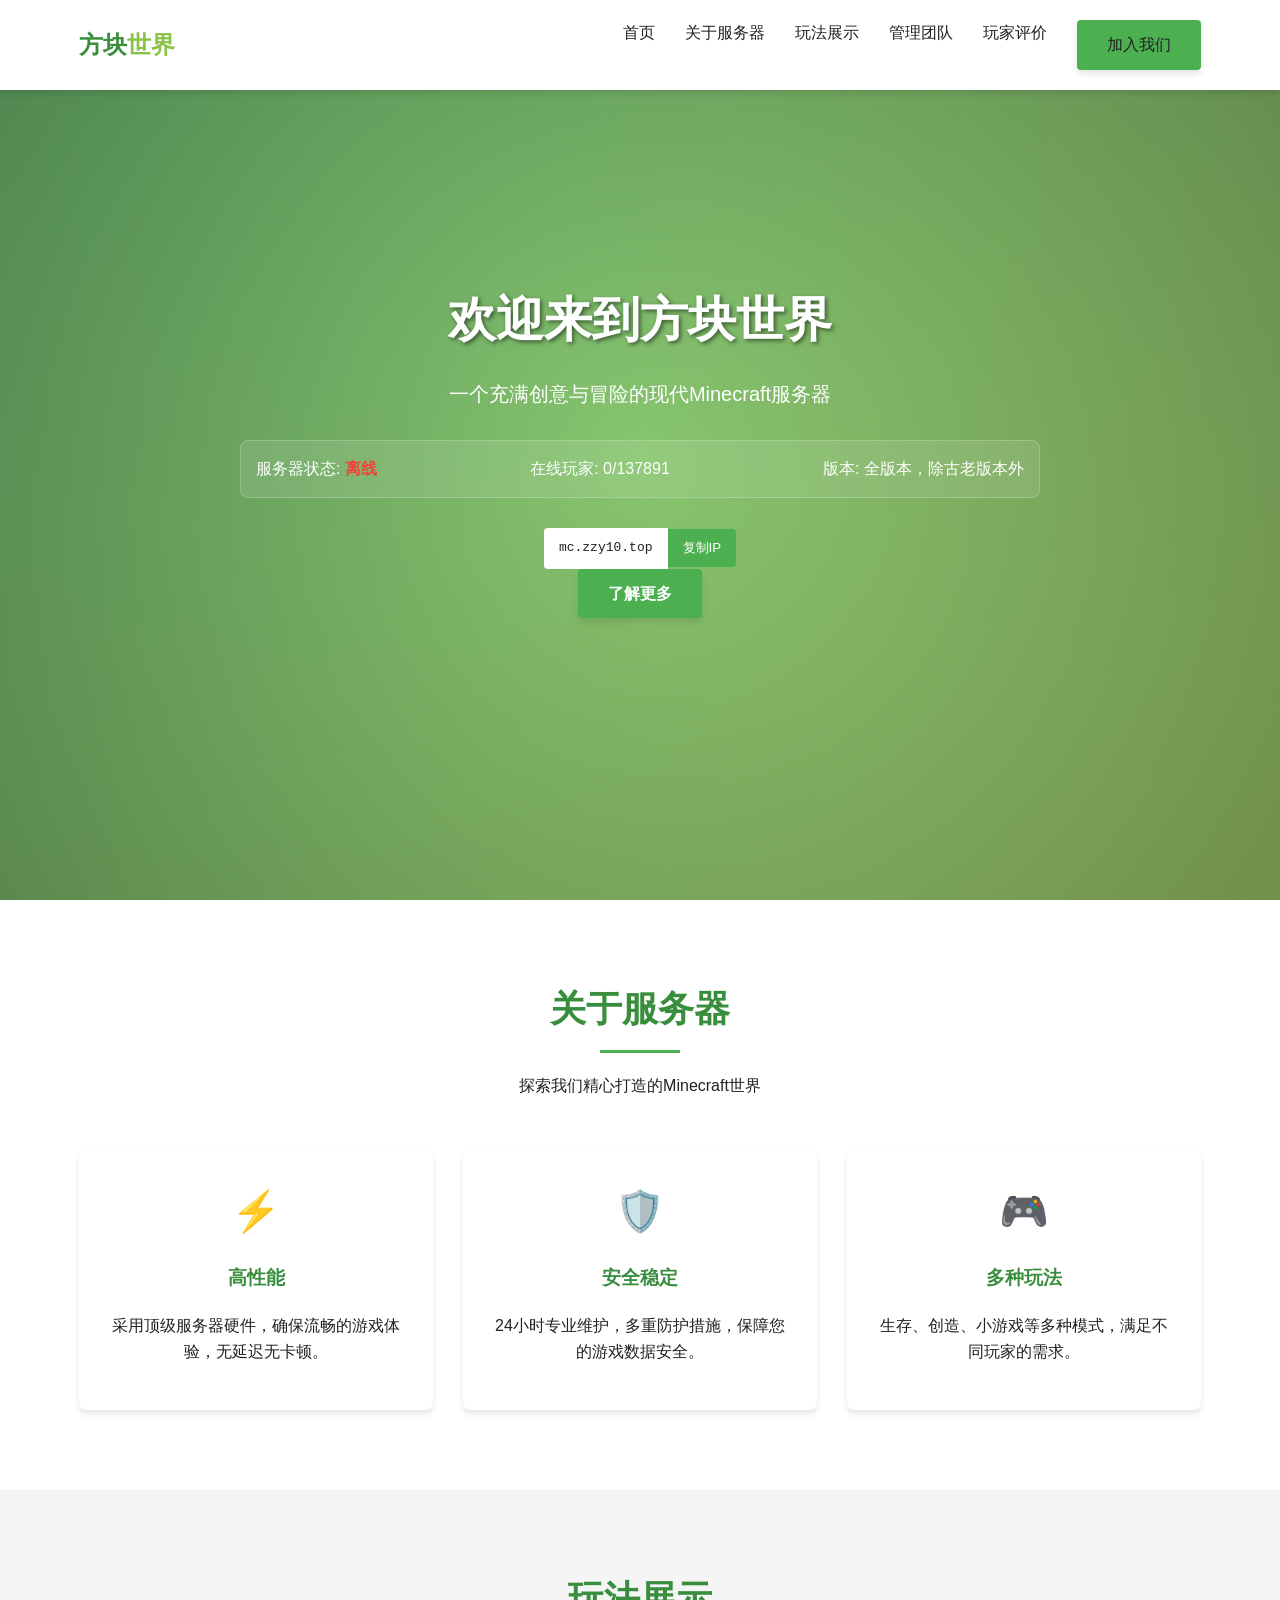
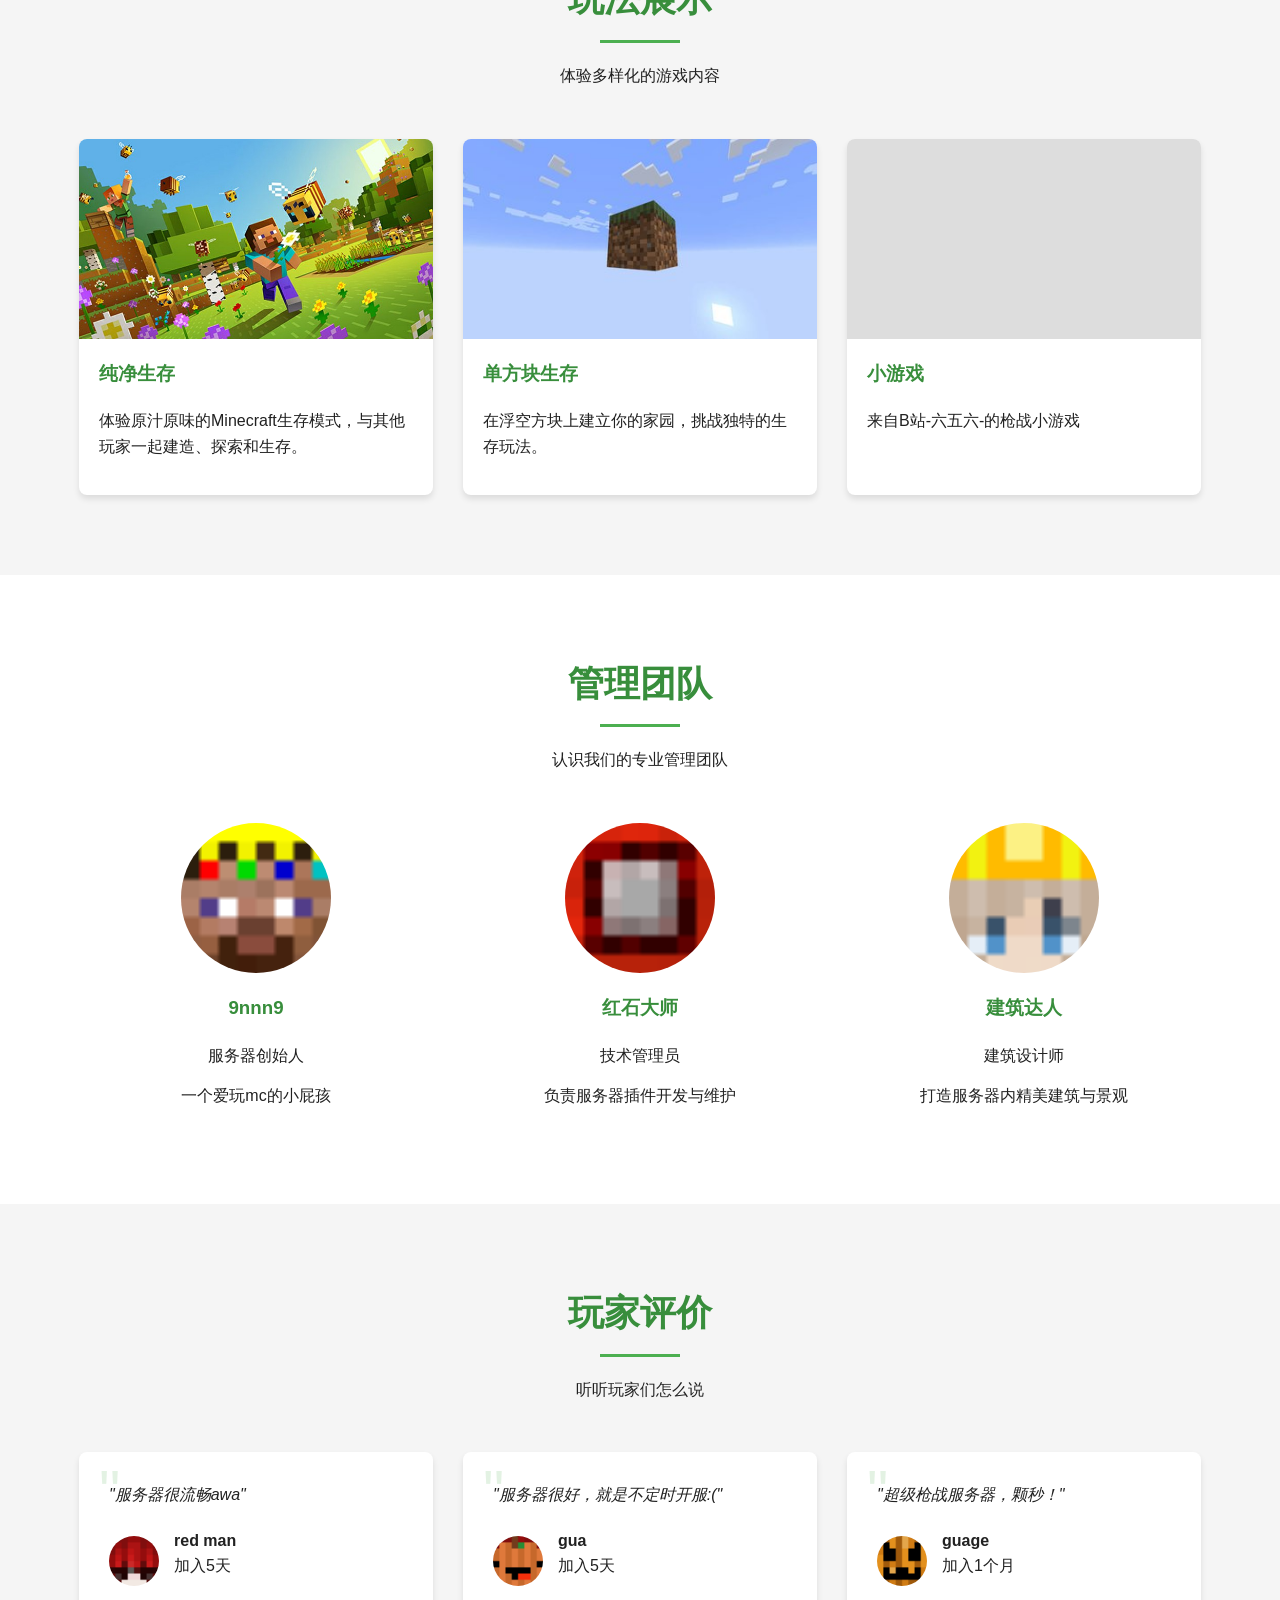
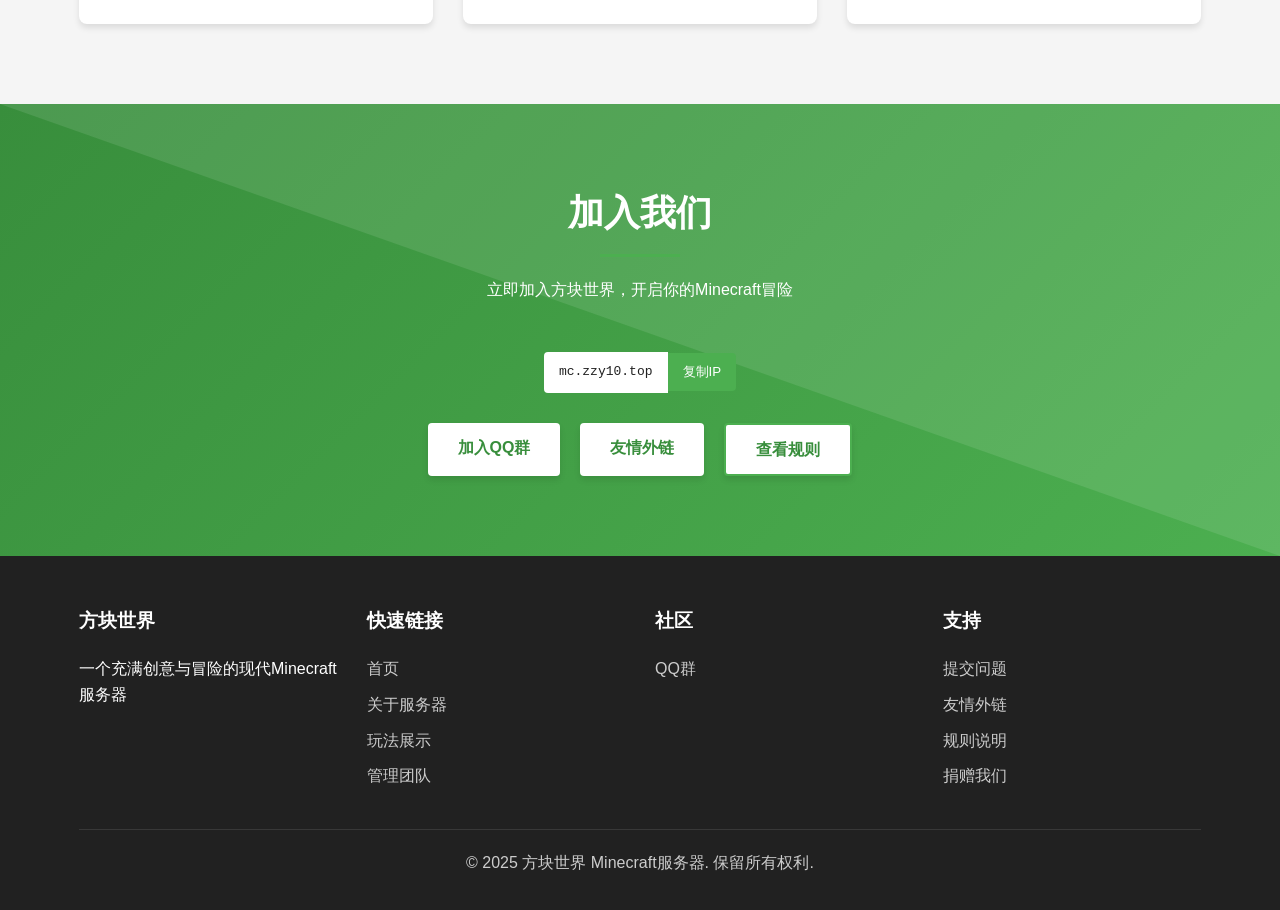
==== commit fdfaae20: "第5修改" ====
--- a/index.html
+++ b/index.html
@@ -470,6 +470,12 @@
             transition: all 0.3s ease;
             position: relative;
         }
+
+        .member-avatar img {
+            width: 100%;
+            height: 100%;
+            object-fit: cover;
+        }
         
         .team-member:hover .member-avatar {
             transform: scale(1.1);
@@ -486,6 +492,7 @@
             background: linear-gradient(135deg, transparent 0%, rgba(255,255,255,0.2) 100%);
             opacity: 0;
             transition: opacity 0.3s ease;
+            z-index: 1;
         }
         
         .team-member:hover .member-avatar::before {
@@ -797,24 +804,24 @@
             </div>
             <div class="gameplay-grid">
                 <div class="game-card">
-                    <div class="game-image" style="background-color: #8BC34A;"></div>
+                    <div class="game-image" style="background-image: url('images/a4VLNR.jpg');"></div>
                     <div class="game-content">
                         <h3>纯净生存</h3>
                         <p>体验原汁原味的Minecraft生存模式，与其他玩家一起建造、探索和生存。</p>
                     </div>
                 </div>
                 <div class="game-card">
-                    <div class="game-image" style="background-color: #2196F3;"></div>
+                    <div class="game-image" style="background-image: url('images/t04d0091c159f604f72.jpg');"></div>
                     <div class="game-content">
-                        <h3>天空之城</h3>
-                        <p>在浮空岛屿上建立你的家园，挑战独特的天空生存玩法。</p>
+                        <h3>单方块生存</h3>
+                        <p>在浮空方块上建立你的家园，挑战独特的生存玩法。</p>
                     </div>
                 </div>
                 <div class="game-card">
-                    <div class="game-image" style="background-color: #FF9800;"></div>
+                    <div class="game-image" style="background-image: url('https://images.unsplash.com/photo-1563089145-599997674d42?ixlib=rb-4.0.3&ixid=M3wxMjA3fDB8MHxwaG90by1wYWdlfHx8fGVufDB8fHx8fA%3D%3D&auto=format&fit=crop&w=2070&q=80');"></div>
                     <div class="game-content">
-                        <h3>小游戏合集</h3>
-                        <p>床战、躲猫猫、饥饿游戏等多种小游戏，随时享受竞技乐趣。</p>
+                        <h3>小游戏</h3>
+                        <p>来自B站-六五六-的枪战小游戏</p>
                     </div>
                 </div>
             </div>
@@ -830,19 +837,25 @@
             </div>
             <div class="team-grid">
                 <div class="team-member">
-                    <div class="member-avatar"></div>
+                    <div class="member-avatar">
+                        <img src="images/9nnn9.png" alt="9nnn9">
+                    </div>
                     <h3>9nnn9</h3>
                     <p>服务器创始人</p>
                     <p>一个爱玩mc的小屁孩</p>
                 </div>
                 <div class="team-member">
-                    <div class="member-avatar"></div>
+                    <div class="member-avatar">
+                        <img src="images/redstone.png" alt="红石大师">
+                    </div>
                     <h3>红石大师</h3>
                     <p>技术管理员</p>
                     <p>负责服务器插件开发与维护</p>
                 </div>
                 <div class="team-member">
-                    <div class="member-avatar"></div>
+                    <div class="member-avatar">
+                        <img src="images/builder.png" alt="建筑达人">
+                    </div>
                     <h3>建筑达人</h3>
                     <p>建筑设计师</p>
                     <p>打造服务器内精美建筑与景观</p>
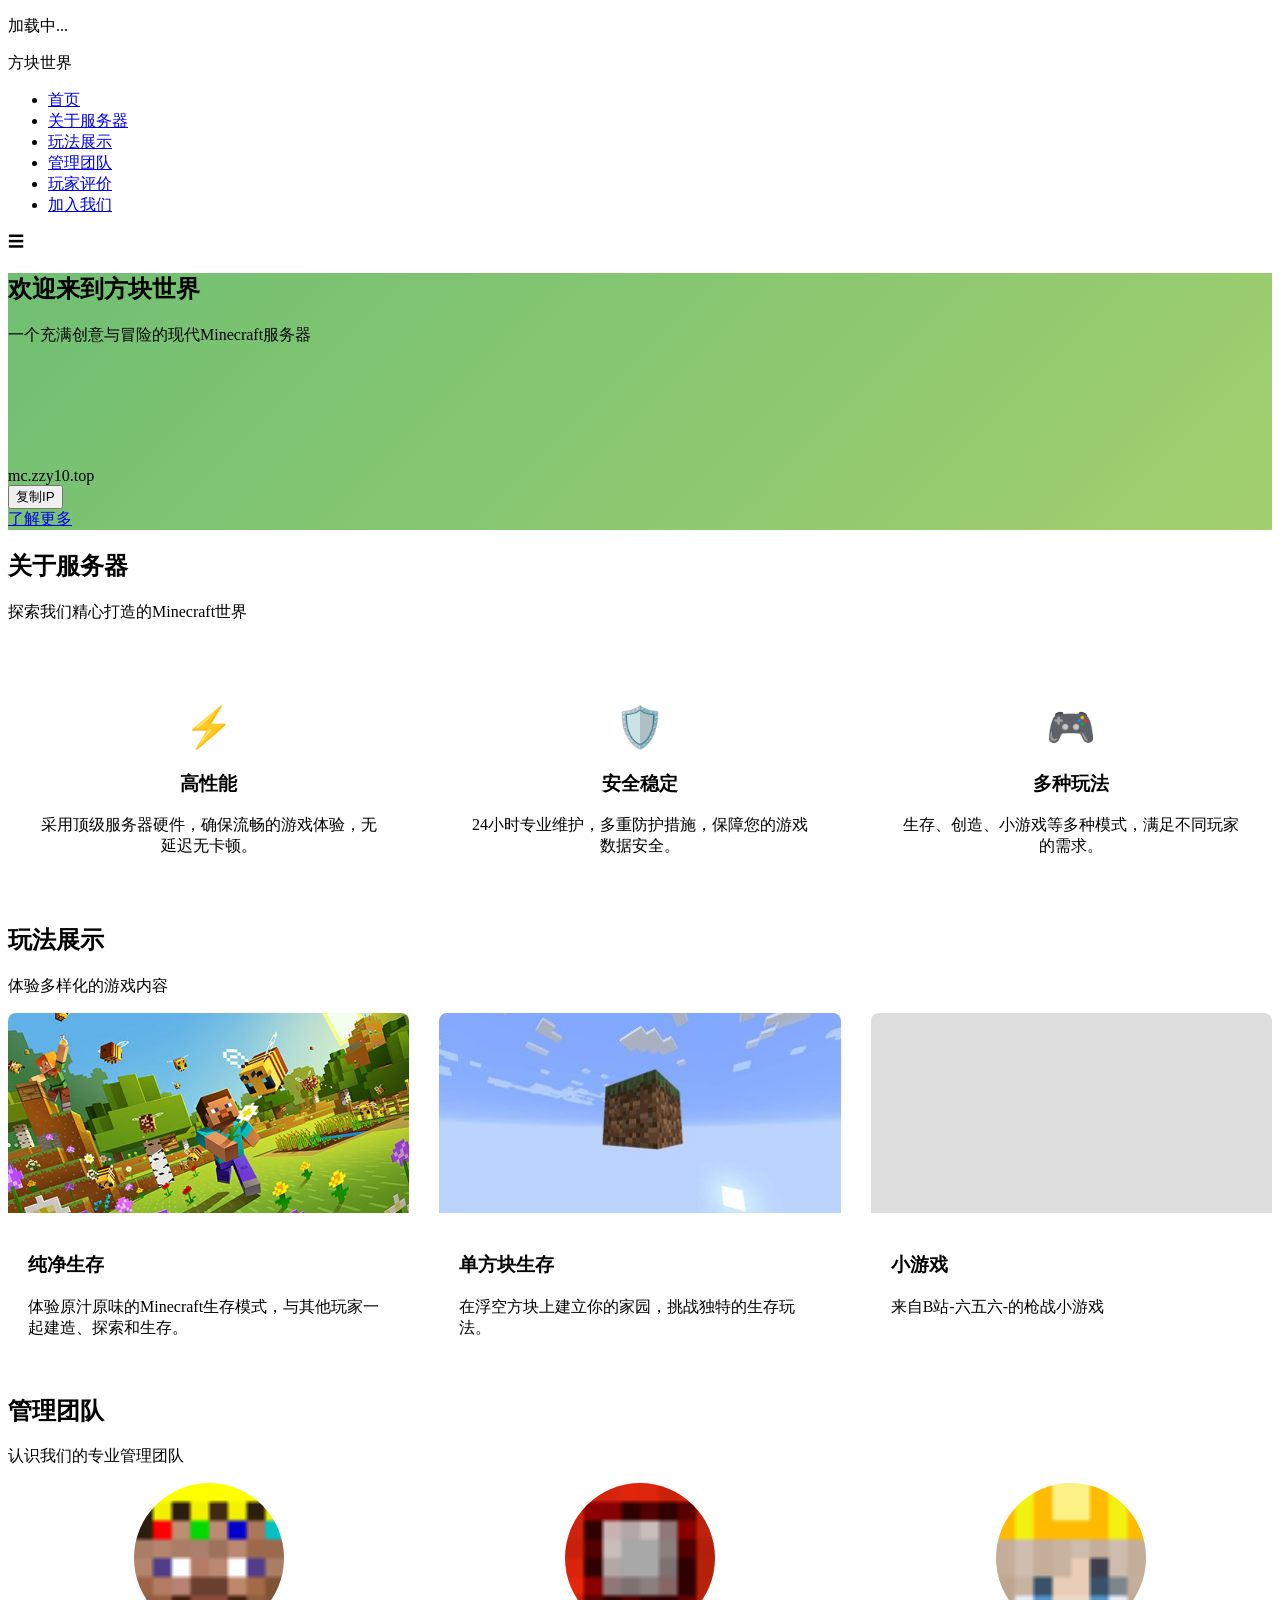
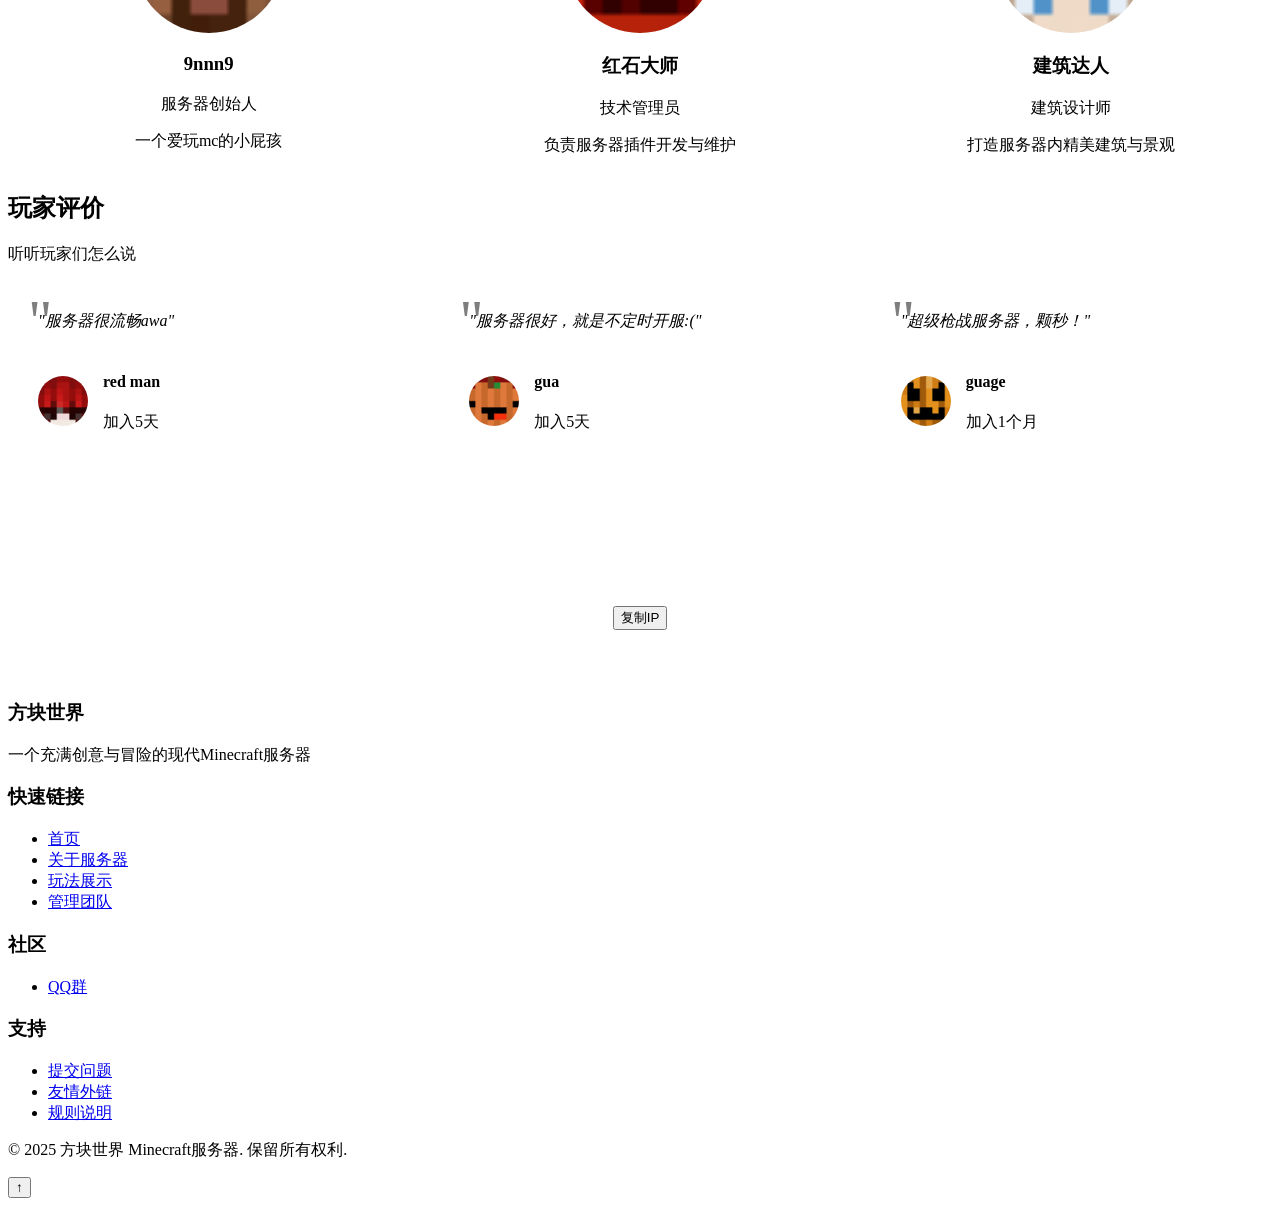
==== commit f566ebd7: "Github page静态支持" ====
--- a/index.html
+++ b/index.html
@@ -4,250 +4,11 @@
     <meta charset="UTF-8">
     <meta name="viewport" content="width=device-width, initial-scale=1.0">
     <title>方块世界 | 现代Minecraft服务器</title>
+    <link rel="stylesheet" href="common.css">
     <style>
-        /* 全局样式 */
-        :root {
-            --primary-color: #4CAF50;
-            --primary-dark: #388E3C;
-            --primary-light: #C8E6C9;
-            --accent-color: #8BC34A;
-            --text-dark: #212121;
-            --text-light: #757575;
-            --background: #f5f5f5;
-            --white: #ffffff;
-            --shadow: 0 4px 6px rgba(0, 0, 0, 0.1);
-        }
-        
-        * {
-            margin: 0;
-            padding: 0;
-            box-sizing: border-box;
-            font-family: 'Segoe UI', Tahoma, Geneva, Verdana, sans-serif;
-        }
-        
-        body {
-            background-color: var(--background);
-            color: var(--text-dark);
-            line-height: 1.6;
-            overflow-x: hidden;
-        }
-        
-        .container {
-            width: 90%;
-            max-width: 1200px;
-            margin: 0 auto;
-            padding: 0 15px;
-        }
-        
-        section {
-            padding: 80px 0;
-            opacity: 0;
-            transform: translateY(30px);
-            transition: all 0.8s ease;
-        }
-        
-        section.visible {
-            opacity: 1;
-            transform: translateY(0);
-        }
-        
-        h1, h2, h3 {
-            margin-bottom: 20px;
-            color: var(--primary-dark);
-        }
-        
-        p {
-            margin-bottom: 15px;
-        }
-        
-        .btn {
-            display: inline-block;
-            padding: 12px 30px;
-            background-color: var(--primary-color);
-            color: white;
-            border: none;
-            border-radius: 4px;
-            cursor: pointer;
-            font-size: 16px;
-            font-weight: 600;
-            text-decoration: none;
-            transition: all 0.3s ease;
-            box-shadow: var(--shadow);
-            transform: translateY(0);
-        }
-        
-        .btn:hover {
-            background-color: var(--primary-dark);
-            transform: translateY(-3px);
-            box-shadow: 0 8px 15px rgba(0, 0, 0, 0.2);
-        }
-        
-        .btn-secondary {
-            background-color: transparent;
-            border: 2px solid var(--primary-color);
-            color: var(--primary-color);
-        }
-        
-        .btn-secondary:hover {
-            background-color: var(--primary-light);
-            color: var(--primary-dark);
-        }
-        
-        /* 导航栏 */
-        header {
-            background-color: var(--white);
-            box-shadow: var(--shadow);
-            position: fixed;
-            width: 100%;
-            top: 0;
-            z-index: 1000;
-            transition: all 0.3s ease;
-        }
-        
-        header.scrolled {
-            background-color: rgba(255, 255, 255, 0.95);
-            backdrop-filter: blur(10px);
-        }
-        
-        nav {
-            display: flex;
-            justify-content: space-between;
-            align-items: center;
-            padding: 20px 0;
-        }
-        
-        .logo {
-            font-size: 24px;
-            font-weight: 700;
-            color: var(--primary-dark);
-            display: flex;
-            align-items: center;
-            transition: transform 0.3s ease;
-        }
-        
-        .logo:hover {
-            transform: scale(1.05);
-        }
-        
-        .logo span {
-            color: var(--accent-color);
-        }
-        
-        .nav-links {
-            display: flex;
-            list-style: none;
-        }
-        
-        .nav-links li {
-            margin-left: 30px;
-            position: relative;
-        }
-        
-        .nav-links a {
-            text-decoration: none;
-            color: var(--text-dark);
-            font-weight: 500;
-            transition: color 0.3s;
-            position: relative;
-        }
-        
-        .nav-links a::after {
-            content: '';
-            position: absolute;
-            width: 0;
-            height: 2px;
-            bottom: -5px;
-            left: 0;
-            background-color: var(--primary-color);
-            transition: width 0.3s ease;
-        }
-        
-        .nav-links a:hover::after {
-            width: 100%;
-        }
-        
-        .nav-links a:hover {
-            color: var(--primary-color);
-        }
-        
-        .mobile-menu {
-            display: none;
-            font-size: 24px;
-            cursor: pointer;
-            transition: transform 0.3s ease;
-        }
-        
-        .mobile-menu:hover {
-            transform: scale(1.1);
-        }
-        
-        /* 英雄区域 */
+        /* index.html特有样式 */
         .hero {
             background: linear-gradient(135deg, rgba(76, 175, 80, 0.8), rgba(139, 195, 74, 0.8)), url('https://images.unsplash.com/photo-1550745165-9bc0b252726f?ixlib=rb-4.0.3&ixid=M3wxMjA3fDB8MHxwaG90by1wYWdlfHx8fGVufDB8fHx8fA%3D%3D&auto=format&fit=crop&w=2070&q=80') no-repeat center center/cover;
-            height: 100vh;
-            color: white;
-            display: flex;
-            align-items: center;
-            text-align: center;
-            position: relative;
-            overflow: hidden;
-        }
-        
-        .hero::before {
-            content: '';
-            position: absolute;
-            top: 0;
-            left: 0;
-            right: 0;
-            bottom: 0;
-            background: radial-gradient(circle at center, transparent 0%, rgba(0,0,0,0.3) 100%);
-        }
-        
-        .hero-content {
-            max-width: 800px;
-            margin: 0 auto;
-            position: relative;
-            z-index: 2;
-            opacity: 0;
-            transform: translateY(50px);
-            animation: fadeInUp 1s ease 0.5s forwards;
-        }
-        
-        @keyframes fadeInUp {
-            to {
-                opacity: 1;
-                transform: translateY(0);
-            }
-        }
-        
-        .hero h1 {
-            font-size: 48px;
-            margin-bottom: 20px;
-            color: white;
-            text-shadow: 2px 2px 4px rgba(0,0,0,0.5);
-            animation: glow 2s ease-in-out infinite alternate;
-        }
-        
-        @keyframes glow {
-            from {
-                text-shadow: 2px 2px 4px rgba(0,0,0,0.5);
-            }
-            to {
-                text-shadow: 2px 2px 20px rgba(76, 175, 80, 0.8);
-            }
-        }
-        
-        .hero p {
-            font-size: 20px;
-            margin-bottom: 30px;
-            animation: fadeIn 1s ease 1s forwards;
-            opacity: 0;
-        }
-        
-        @keyframes fadeIn {
-            to {
-                opacity: 1;
-            }
         }
         
         .server-status {
@@ -265,104 +26,9 @@
             transform: translateY(30px);
         }
         
-        @keyframes slideInUp {
-            to {
-                opacity: 1;
-                transform: translateY(0);
-            }
-        }
-        
-        .status-online {
-            color: #4CAF50;
-            font-weight: bold;
-        }
-        
-        .status-offline {
-            color: #f44336;
-            font-weight: bold;
-            animation: pulse 2s infinite;
-        }
-        
-        @keyframes pulse {
-            0% {
-                opacity: 1;
-            }
-            50% {
-                opacity: 0.5;
-            }
-            100% {
-                opacity: 1;
-            }
-        }
-        
-        .copy-ip {
-            display: flex;
-            justify-content: center;
-            align-items: center;
-            margin-top: 20px;
-            animation: fadeIn 1s ease 2s forwards;
-            opacity: 0;
-        }
-        
-        .ip-box {
-            background-color: white;
-            color: var(--text-dark);
-            padding: 10px 15px;
-            border-radius: 4px 0 0 4px;
-            font-family: monospace;
-            transition: all 0.3s ease;
-        }
-        
-        .ip-box:hover {
-            background-color: var(--primary-light);
-        }
-        
-        .copy-btn {
-            background-color: var(--primary-color);
-            color: white;
-            border: none;
-            padding: 10px 15px;
-            border-radius: 0 4px 4px 0;
-            cursor: pointer;
-            transition: all 0.3s;
-        }
-        
-        .copy-btn:hover {
-            background-color: var(--primary-dark);
-            transform: scale(1.05);
-        }
-        
         /* 关于服务器 */
         .about {
             background-color: var(--white);
-        }
-        
-        .section-title {
-            text-align: center;
-            margin-bottom: 50px;
-        }
-        
-        .section-title h2 {
-            font-size: 36px;
-            position: relative;
-            display: inline-block;
-            padding-bottom: 15px;
-        }
-        
-        .section-title h2::after {
-            content: '';
-            position: absolute;
-            bottom: 0;
-            left: 50%;
-            transform: translateX(-50%);
-            width: 80px;
-            height: 3px;
-            background-color: var(--primary-color);
-            transition: width 0.3s ease;
-        }
-        
-        .section-title:hover h2::after {
-            width: 120px;
         }
         
         .features {
@@ -620,116 +286,27 @@
             background-color: var(--primary-light);
         }
         
-        /* 页脚 */
-        footer {
-            background-color: var(--text-dark);
-            color: white;
-            padding: 50px 0 20px;
-        }
-        
-        .footer-content {
-            display: grid;
-            grid-template-columns: repeat(auto-fit, minmax(200px, 1fr));
-            gap: 30px;
-            margin-bottom: 30px;
-        }
-        
-        .footer-column h3 {
-            color: white;
-            margin-bottom: 20px;
-        }
-        
-        .footer-links {
-            list-style: none;
-        }
-        
-        .footer-links li {
-            margin-bottom: 10px;
-            transition: transform 0.3s ease;
-        }
-        
-        .footer-links li:hover {
-            transform: translateX(5px);
-        }
-        
-        .footer-links a {
-            color: #ccc;
-            text-decoration: none;
-            transition: color 0.3s;
-        }
-        
-        .footer-links a:hover {
-            color: white;
-        }
-        
-        .copyright {
-            text-align: center;
-            padding-top: 20px;
-            border-top: 1px solid rgba(255, 255, 255, 0.1);
-            color: #ccc;
-        }
-        
-        /* 响应式设计 */
+        /* 响应式调整 */
         @media (max-width: 768px) {
-            .nav-links {
-                display: none;
+            .features, .gameplay-grid, .team-grid, .testimonial-grid {
+                grid-template-columns: 1fr;
             }
             
-            .mobile-menu {
-                display: block;
+            .feature-card, .game-card, .testimonial-card {
+                padding: 20px;
             }
-            
-            .hero h1 {
-                font-size: 36px;
-            }
-            
-            .hero p {
-                font-size: 18px;
-            }
-            
-            .server-status {
-                flex-direction: column;
-                gap: 15px;
-            }
-            
-            .copy-ip {
-                flex-direction: column;
-            }
-            
-            .ip-box {
-                border-radius: 4px;
-                margin-bottom: 10px;
-                width: 100%;
-                text-align: center;
-            }
-            
-            .copy-btn {
-                border-radius: 4px;
-                width: 100%;
-            }
-            
-            .join-buttons {
-                flex-direction: column;
-                align-items: center;
-            }
-        }
-        
-        /* 浮动动画 */
-        @keyframes float {
-            0%, 100% {
-                transform: translateY(0);
-            }
-            50% {
-                transform: translateY(-10px);
-            }
-        }
-        
-        .floating {
-            animation: float 3s ease-in-out infinite;
         }
     </style>
 </head>
 <body>
+    <!-- 页面加载动画 -->
+    <div class="page-loader" id="pageLoader">
+        <div class="loader-content">
+            <div class="loader-cube"></div>
+            <p>加载中...</p>
+        </div>
+    </div>
+    
     <!-- 导航栏 -->
     <header id="main-header">
         <div class="container">
@@ -755,8 +332,8 @@
                 <h1>欢迎来到方块世界</h1>
                 <p>一个充满创意与冒险的现代Minecraft服务器</p>
                 <div class="server-status">
-                    <div>服务器状态: <span class="status-offline">离线</span></div>
-                    <div>在线玩家: <span>0/137891</span></div>
+                    <div>服务器状态: <span class="status-online">检测中...</span></div>
+                    <div>在线玩家: <span id="player-count">...</span></div>
                     <div>版本: <span>全版本，除古老版本外</span></div>
                 </div>
                 <div class="copy-ip">
@@ -966,7 +543,6 @@
                         <li><a href="github-issue.html" target="_blank">提交问题</a></li>
                         <li><a href="friend-links.html" target="_blank">友情外链</a></li>
                         <li><a href="rules.html">规则说明</a></li>
-                        <li><a href="#">捐赠我们</a></li>
                     </ul>
                 </div>
             </div>
@@ -976,86 +552,38 @@
         </div>
     </footer>
 
+    <!-- 返回顶部按钮 -->
+    <button class="back-to-top" id="backToTop">↑</button>
+
+    <script src="common.js"></script>
     <script>
-        // 复制IP功能
-        document.getElementById('copyIpBtn').addEventListener('click', function() {
-            const ip = 'mc.zzy10.top';
-            navigator.clipboard.writeText(ip).then(() => {
-                alert('服务器IP已复制到剪贴板: ' + ip);
-            });
-        });
-        
-        document.getElementById('copyIpBtn2').addEventListener('click', function() {
-            const ip = 'mc.zzy10.top';
-            navigator.clipboard.writeText(ip).then(() => {
-                alert('服务器IP已复制到剪贴板: ' + ip);
-            });
-        });
-        
-        // 移动端菜单切换
-        document.querySelector('.mobile-menu').addEventListener('click', function() {
-            document.querySelector('.nav-links').classList.toggle('active');
-        });
-        
-        // 平滑滚动
-        document.querySelectorAll('a[href^="#"]').forEach(anchor => {
-            anchor.addEventListener('click', function (e) {
-                e.preventDefault();
-                
-                const targetId = this.getAttribute('href');
-                if(targetId === '#') return;
-                
-                const targetElement = document.querySelector(targetId);
-                if(targetElement) {
-                    window.scrollTo({
-                        top: targetElement.offsetTop - 80,
-                        behavior: 'smooth'
-                    });
-                }
-            });
-        });
-        
-        // 滚动动画
-        function checkScroll() {
-            const sections = document.querySelectorAll('section');
-            const header = document.getElementById('main-header');
+        // index.html特有的脚本
+        document.addEventListener('DOMContentLoaded', function() {
+            // 初始检查服务器状态
+            checkServerStatus();
             
-            // 头部滚动效果
-            if (window.scrollY > 100) {
-                header.classList.add('scrolled');
-            } else {
-                header.classList.remove('scrolled');
+            // 添加服务器状态手动刷新按钮
+            const serverStatusDiv = document.querySelector('.server-status');
+            if (serverStatusDiv) {
+                const refreshBtn = document.createElement('button');
+                refreshBtn.textContent = '刷新';
+                refreshBtn.style.cssText = 'margin-left: 10px; padding: 5px 10px; font-size: 12px; background: rgba(255,255,255,0.2); border: 1px solid rgba(255,255,255,0.3); color: white; border-radius: 4px; cursor: pointer;';
+                refreshBtn.addEventListener('click', checkServerStatus);
+                serverStatusDiv.appendChild(refreshBtn);
             }
             
-            // 章节显示动画
-            sections.forEach(section => {
-                const sectionTop = section.getBoundingClientRect().top;
-                const windowHeight = window.innerHeight;
-                
-                if (sectionTop < windowHeight - 100) {
-                    section.classList.add('visible');
+            // 显示最后更新时间
+            const lastCheckTime = localStorage.getItem('lastCheckTime');
+            if (lastCheckTime) {
+                const timeDiv = document.createElement('div');
+                timeDiv.style.cssText = 'font-size: 12px; margin-top: 5px; opacity: 0.8;';
+                const date = new Date(parseInt(lastCheckTime));
+                timeDiv.textContent = '最后更新: ' + date.toLocaleTimeString();
+                const statusDiv = document.querySelector('.server-status');
+                if (statusDiv) {
+                    statusDiv.appendChild(timeDiv);
                 }
-            });
-        }
-        
-        // 初始检查
-        window.addEventListener('load', checkScroll);
-        window.addEventListener('scroll', checkScroll);
-        
-        // 添加鼠标跟随效果
-        document.addEventListener('mousemove', function(e) {
-            const cards = document.querySelectorAll('.feature-card, .game-card, .testimonial-card');
-            cards.forEach(card => {
-                const rect = card.getBoundingClientRect();
-                const x = e.clientX - rect.left;
-                const y = e.clientY - rect.top;
-                
-                if (x > 0 && x < rect.width && y > 0 && y < rect.height) {
-                    card.style.transform = `perspective(1000px) rotateX(${(y - rect.height/2) / 20}deg) rotateY(${(x - rect.width/2) / 20}deg) scale3d(1.05, 1.05, 1.05)`;
-                } else {
-                    card.style.transform = 'perspective(1000px) rotateX(0) rotateY(0) scale3d(1, 1, 1)';
-                }
-            });
+            }
         });
     </script>
 </body>
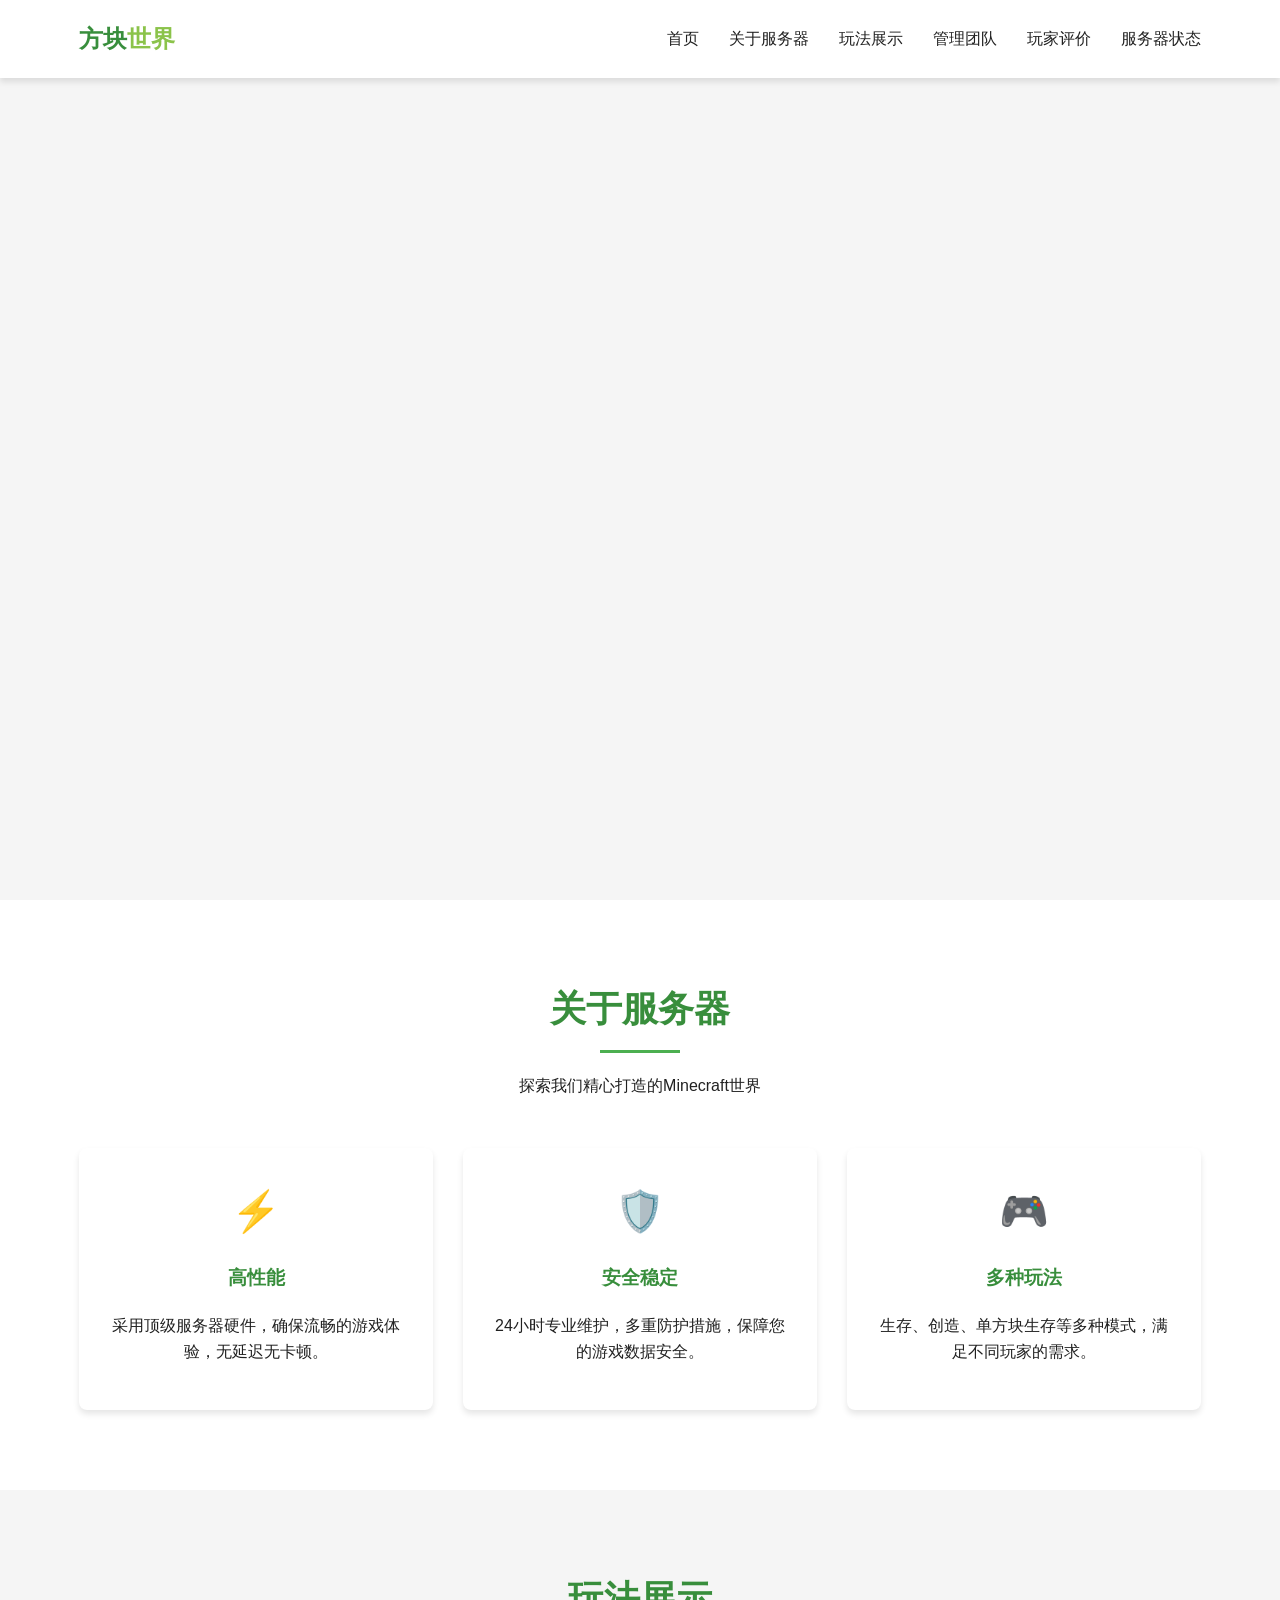
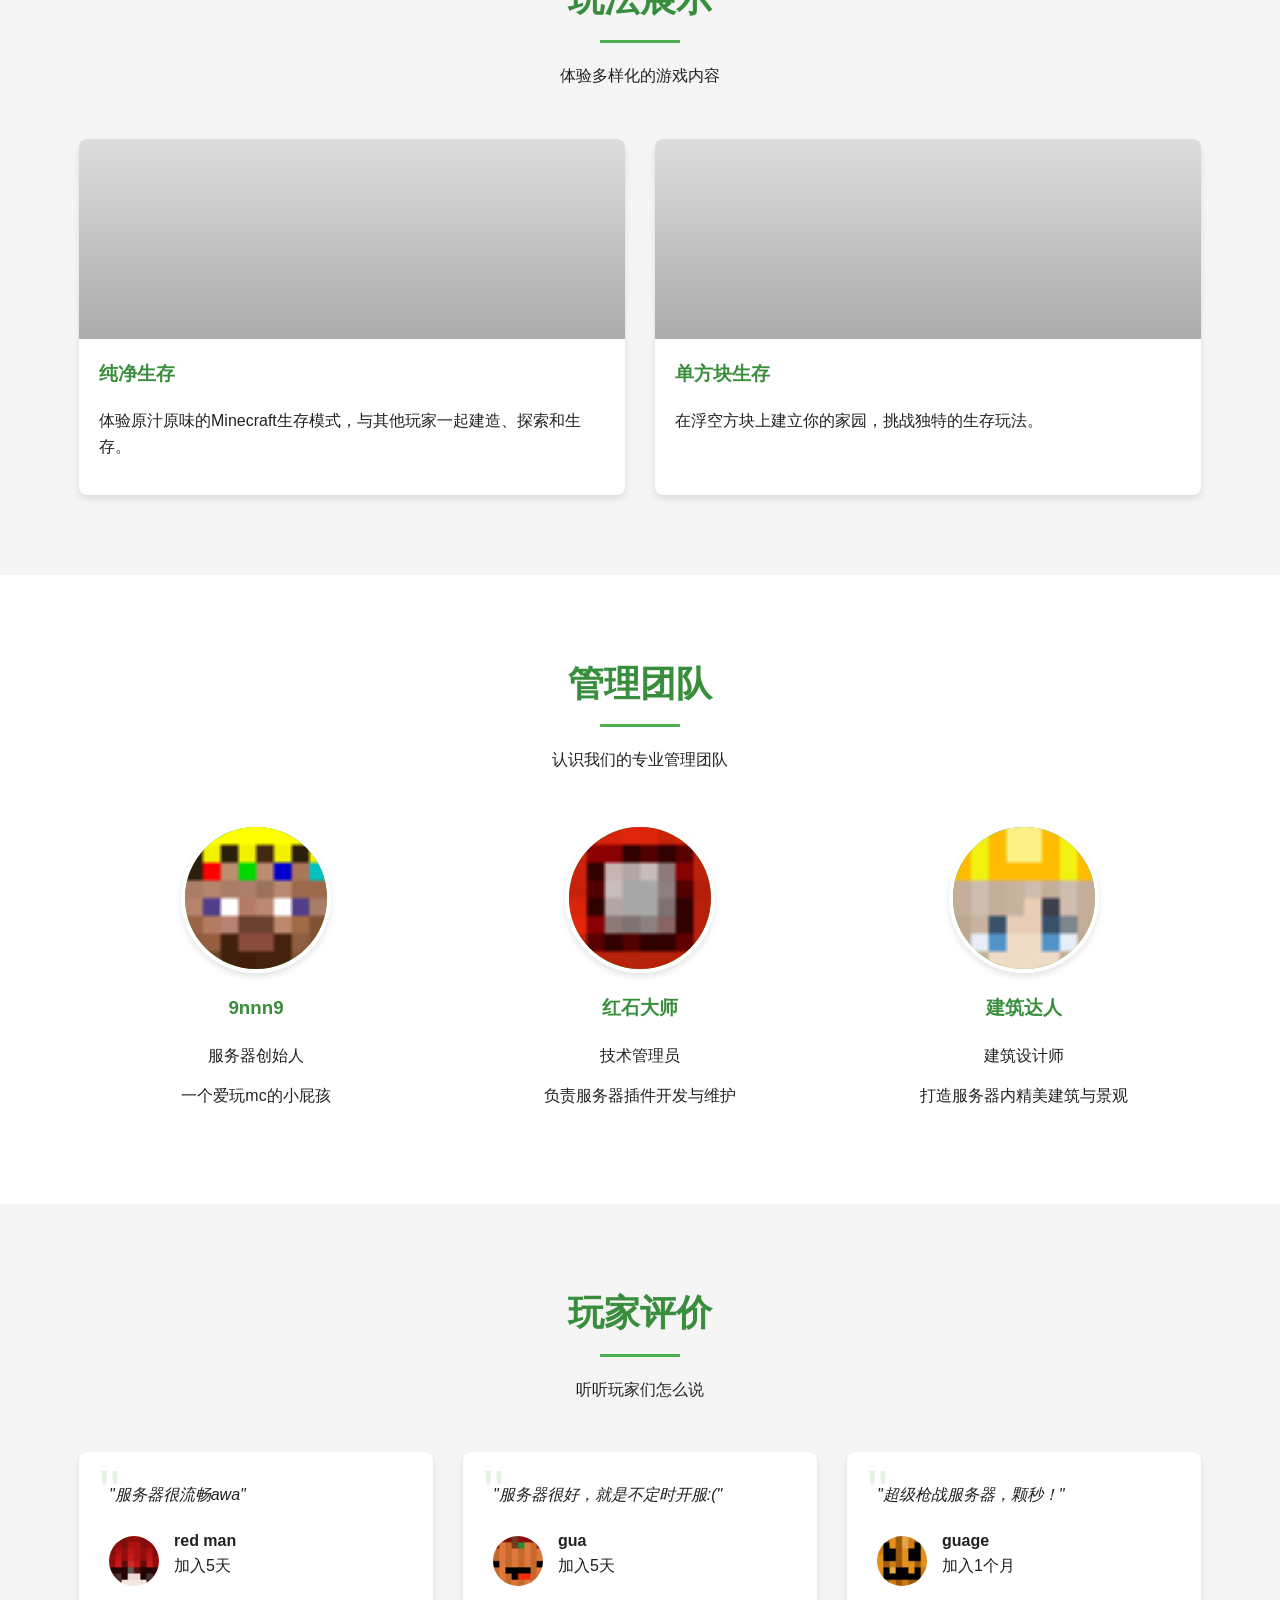
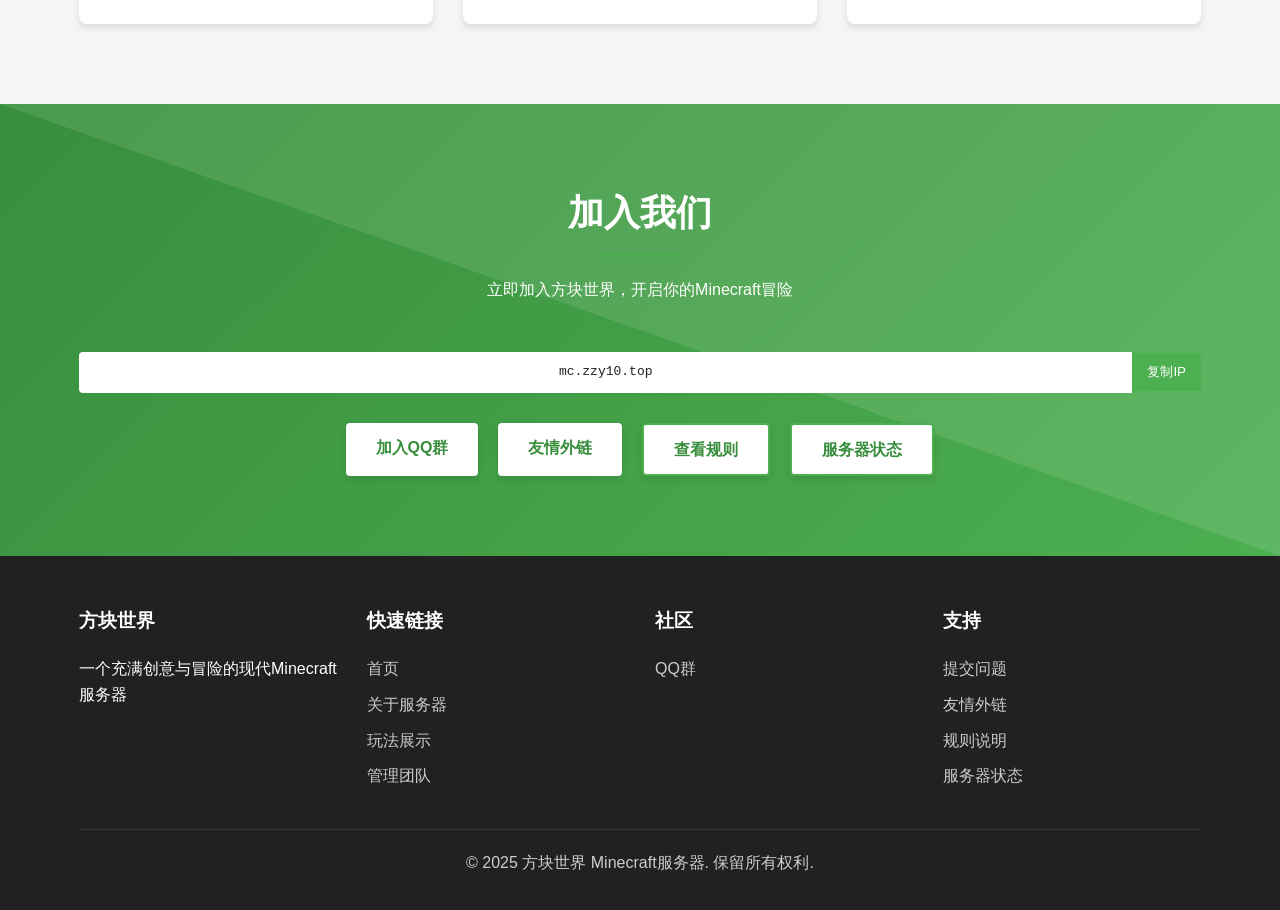
==== commit 5cd4b6c4: "aaw" ====
--- a/index.html
+++ b/index.html
@@ -5,25 +5,91 @@
     <meta name="viewport" content="width=device-width, initial-scale=1.0">
     <title>方块世界 | 现代Minecraft服务器</title>
     <link rel="stylesheet" href="common.css">
+    <link rel="stylesheet" href="https://cdnjs.cloudflare.com/ajax/libs/font-awesome/6.0.0/css/all.min.css">
     <style>
-        /* index.html特有样式 */
+        /* 确保hero区域有正确的高度和定位 */
         .hero {
-            background: linear-gradient(135deg, rgba(76, 175, 80, 0.8), rgba(139, 195, 74, 0.8)), url('https://images.unsplash.com/photo-1550745165-9bc0b252726f?ixlib=rb-4.0.3&ixid=M3wxMjA3fDB8MHxwaG90by1wYWdlfHx8fGVufDB8fHx8fA%3D%3D&auto=format&fit=crop&w=2070&q=80') no-repeat center center/cover;
+            height: 100vh;
+            min-height: 600px;
+            color: white;
+            display: flex;
+            align-items: center;
+            text-align: center;
+            position: relative;
+            overflow: hidden;
+        }
+        
+        /* 单独设置背景图片，避免style属性覆盖 */
+        .hero::before {
+            content: '';
+            position: absolute;
+            top: 0;
+            left: 0;
+            right: 0;
+            bottom: 0;
+            background: 
+                linear-gradient(135deg, rgba(76, 175, 80, 0.8), rgba(139, 195, 74, 0.8)),
+                url('https://images.unsplash.com/photo-1550745165-9bc0b252726f?ixlib=rb-4.0.3&ixid=M3wxMjA3fDB8MHxwaG90by1wYWdlfHx8fGVufDB8fHx8fA%3D%3D&auto=format&fit=crop&w=2070&q=80') no-repeat center center/cover;
+            z-index: 1;
+        }
+        
+        /* 添加深色遮罩增强可读性 */
+        .hero::after {
+            content: '';
+            position: absolute;
+            top: 0;
+            left: 0;
+            right: 0;
+            bottom: 0;
+            background: radial-gradient(circle at center, transparent 0%, rgba(0,0,0,0.3) 100%);
+            z-index: 1;
+        }
+        
+        .hero-content {
+            position: relative;
+            z-index: 2;
         }
         
         .server-status {
             background-color: rgba(255, 255, 255, 0.1);
             padding: 15px;
             border-radius: 8px;
-            margin: 30px 0;
-            display: flex;
-            justify-content: space-between;
-            align-items: center;
+            margin: 30px auto;
+            max-width: 600px;
             backdrop-filter: blur(10px);
             border: 1px solid rgba(255, 255, 255, 0.2);
             animation: slideInUp 1s ease 1.5s forwards;
             opacity: 0;
             transform: translateY(30px);
+        }
+        
+        @keyframes slideInUp {
+            to {
+                opacity: 1;
+                transform: translateY(0);
+            }
+        }
+        
+        .status-grid {
+            display: grid;
+            grid-template-columns: repeat(auto-fit, minmax(150px, 1fr));
+            gap: 15px;
+            text-align: center;
+        }
+        
+        .status-item {
+            padding: 10px;
+        }
+        
+        .status-label {
+            font-size: 14px;
+            opacity: 0.9;
+            margin-bottom: 5px;
+        }
+        
+        .status-value {
+            font-size: 18px;
+            font-weight: bold;
         }
         
         /* 关于服务器 */
@@ -82,24 +148,31 @@
             overflow: hidden;
             box-shadow: var(--shadow);
             transition: all 0.3s ease;
-            transform: scale(1);
         }
         
         .game-card:hover {
-            transform: scale(1.05);
+            transform: translateY(-5px);
             box-shadow: 0 15px 30px rgba(0, 0, 0, 0.2);
         }
         
         .game-image {
             height: 200px;
-            background-color: #ddd;
+            background-color: #f5f5f5;
             background-size: cover;
             background-position: center;
-            transition: transform 0.3s ease;
-        }
-        
-        .game-card:hover .game-image {
-            transform: scale(1.1);
+            background-repeat: no-repeat;
+            position: relative;
+        }
+        
+        /* 确保背景图片加载时有备用方案 */
+        .game-image::before {
+            content: '';
+            position: absolute;
+            top: 0;
+            left: 0;
+            right: 0;
+            bottom: 0;
+            background: linear-gradient(to bottom, rgba(0,0,0,0.1), rgba(0,0,0,0.3));
         }
         
         .game-content {
@@ -133,36 +206,20 @@
             margin: 0 auto 20px;
             background: linear-gradient(135deg, var(--primary-color), var(--accent-color));
             overflow: hidden;
-            transition: all 0.3s ease;
             position: relative;
+            border: 4px solid white;
+            box-shadow: var(--shadow);
         }
 
         .member-avatar img {
             width: 100%;
             height: 100%;
             object-fit: cover;
-        }
-        
-        .team-member:hover .member-avatar {
+            transition: transform 0.3s ease;
+        }
+        
+        .team-member:hover .member-avatar img {
             transform: scale(1.1);
-            box-shadow: 0 10px 20px rgba(76, 175, 80, 0.3);
-        }
-        
-        .member-avatar::before {
-            content: '';
-            position: absolute;
-            top: 0;
-            left: 0;
-            right: 0;
-            bottom: 0;
-            background: linear-gradient(135deg, transparent 0%, rgba(255,255,255,0.2) 100%);
-            opacity: 0;
-            transition: opacity 0.3s ease;
-            z-index: 1;
-        }
-        
-        .team-member:hover .member-avatar::before {
-            opacity: 1;
         }
         
         /* 玩家评价 */
@@ -263,23 +320,6 @@
         .join .btn {
             background-color: white;
             color: var(--primary-dark);
-            position: relative;
-            overflow: hidden;
-        }
-        
-        .join .btn::before {
-            content: '';
-            position: absolute;
-            top: 0;
-            left: -100%;
-            width: 100%;
-            height: 100%;
-            background: linear-gradient(90deg, transparent, rgba(255,255,255,0.3), transparent);
-            transition: left 0.5s;
-        }
-        
-        .join .btn:hover::before {
-            left: 100%;
         }
         
         .join .btn:hover {
@@ -288,12 +328,27 @@
         
         /* 响应式调整 */
         @media (max-width: 768px) {
+            .hero {
+                height: auto;
+                min-height: 100vh;
+                padding: 120px 0 60px;
+            }
+            
             .features, .gameplay-grid, .team-grid, .testimonial-grid {
                 grid-template-columns: 1fr;
             }
             
             .feature-card, .game-card, .testimonial-card {
                 padding: 20px;
+            }
+            
+            .status-grid {
+                grid-template-columns: 1fr;
+            }
+            
+            .member-avatar {
+                width: 120px;
+                height: 120px;
             }
         }
     </style>
@@ -318,7 +373,7 @@
                     <li><a href="#gameplay">玩法展示</a></li>
                     <li><a href="#team">管理团队</a></li>
                     <li><a href="#testimonials">玩家评价</a></li>
-                    <li><a href="#join" class="btn">加入我们</a></li>
+                    <li><a href="server-log.html">服务器状态</a></li>
                 </ul>
                 <div class="mobile-menu">☰</div>
             </nav>
@@ -331,16 +386,29 @@
             <div class="hero-content">
                 <h1>欢迎来到方块世界</h1>
                 <p>一个充满创意与冒险的现代Minecraft服务器</p>
+                
                 <div class="server-status">
-                    <div>服务器状态: <span class="status-online">检测中...</span></div>
-                    <div>在线玩家: <span id="player-count">...</span></div>
-                    <div>版本: <span>全版本，除古老版本外</span></div>
-                </div>
+                    <div class="status-grid">
+                        <div class="status-item">
+                            <div class="status-label">服务器状态</div>
+                            <div class="status-value status-online">检测中...</div>
+                        </div>
+                        <div class="status-item">
+                            <div class="status-label">在线玩家</div>
+                            <div class="status-value" id="player-count">...</div>
+                        </div>
+                        <div class="status-item">
+                            <div class="status-label">最后更新</div>
+                            <div class="status-value last-update-time">--:--:--</div>
+                        </div>
+                    </div>
+                </div>
+                
                 <div class="copy-ip">
                     <div class="ip-box">mc.zzy10.top</div>
                     <button class="copy-btn" id="copyIpBtn">复制IP</button>
                 </div>
-                <a href="#about" class="btn floating" style="animation-delay: 0.2s;">了解更多</a>
+                <a href="#about" class="btn floating">了解更多</a>
             </div>
         </div>
     </section>
@@ -366,7 +434,7 @@
                 <div class="feature-card">
                     <div class="feature-icon">🎮</div>
                     <h3>多种玩法</h3>
-                    <p>生存、创造、小游戏等多种模式，满足不同玩家的需求。</p>
+                    <p>生存、创造、单方块生存等多种模式，满足不同玩家的需求。</p>
                 </div>
             </div>
         </div>
@@ -381,26 +449,19 @@
             </div>
             <div class="gameplay-grid">
                 <div class="game-card">
-                    <div class="game-image" style="background-image: url('images/a4VLNR.jpg');"></div>
+                    <div class="game-image" style="background-image: url('https://via.placeholder.com/400x200/4CAF50/ffffff?text=纯净生存');"></div>
                     <div class="game-content">
                         <h3>纯净生存</h3>
                         <p>体验原汁原味的Minecraft生存模式，与其他玩家一起建造、探索和生存。</p>
                     </div>
                 </div>
                 <div class="game-card">
-                    <div class="game-image" style="background-image: url('images/t04d0091c159f604f72.jpg');"></div>
+                    <div class="game-image" style="background-image: url('https://via.placeholder.com/400x200/388E3C/ffffff?text=单方块生存');"></div>
                     <div class="game-content">
                         <h3>单方块生存</h3>
                         <p>在浮空方块上建立你的家园，挑战独特的生存玩法。</p>
                     </div>
                 </div>
-                <div class="game-card">
-                    <div class="game-image" style="background-image: url('https://images.unsplash.com/photo-1563089145-599997674d42?ixlib=rb-4.0.3&ixid=M3wxMjA3fDB8MHxwaG90by1wYWdlfHx8fGVufDB8fHx8fA%3D%3D&auto=format&fit=crop&w=2070&q=80');"></div>
-                    <div class="game-content">
-                        <h3>小游戏</h3>
-                        <p>来自B站-六五六-的枪战小游戏</p>
-                    </div>
-                </div>
             </div>
         </div>
     </section>
@@ -415,7 +476,7 @@
             <div class="team-grid">
                 <div class="team-member">
                     <div class="member-avatar">
-                        <img src="images/9nnn9.png" alt="9nnn9">
+                        <img src="images/9nnn9.png" alt="9nnn9" onerror="this.src='https://ui-avatars.com/api/?name=9nnn9&background=4CAF50&color=fff&size=150'">
                     </div>
                     <h3>9nnn9</h3>
                     <p>服务器创始人</p>
@@ -423,7 +484,7 @@
                 </div>
                 <div class="team-member">
                     <div class="member-avatar">
-                        <img src="images/redstone.png" alt="红石大师">
+                        <img src="images/redstone.png" alt="红石大师" onerror="this.src='https://ui-avatars.com/api/?name=红石&background=388E3C&color=fff&size=150'">
                     </div>
                     <h3>红石大师</h3>
                     <p>技术管理员</p>
@@ -431,7 +492,7 @@
                 </div>
                 <div class="team-member">
                     <div class="member-avatar">
-                        <img src="images/builder.png" alt="建筑达人">
+                        <img src="images/builder.png" alt="建筑达人" onerror="this.src='https://ui-avatars.com/api/?name=建筑&background=8BC34A&color=fff&size=150'">
                     </div>
                     <h3>建筑达人</h3>
                     <p>建筑设计师</p>
@@ -455,7 +516,7 @@
                     </div>
                     <div class="testimonial-author">
                         <div class="author-avatar">
-                            <img src="images/face.png" alt="red man">
+                            <img src="images/face.png" alt="red man" onerror="this.src='https://ui-avatars.com/api/?name=Red&background=4CAF50&color=fff&size=50'">
                         </div>
                         <div>
                             <h4>red man</h4>
@@ -469,7 +530,7 @@
                     </div>
                     <div class="testimonial-author">
                         <div class="author-avatar">
-                            <img src="images/ca.png" alt="gua">
+                            <img src="images/ca.png" alt="gua" onerror="this.src='https://ui-avatars.com/api/?name=Gua&background=388E3C&color=fff&size=50'">
                         </div>
                         <div>
                             <h4>gua</h4>
@@ -483,7 +544,7 @@
                     </div>
                     <div class="testimonial-author">
                         <div class="author-avatar">
-                            <img src="images/pan.png" alt="guage">
+                            <img src="images/pan.png" alt="guage" onerror="this.src='https://ui-avatars.com/api/?name=Guage&background=8BC34A&color=fff&size=50'">
                         </div>
                         <div>
                             <h4>guage</h4>
@@ -504,12 +565,13 @@
             </div>
             <div class="copy-ip">
                 <div class="ip-box">mc.zzy10.top</div>
-                <button class="copy-btn" id="copyIpBtn2">复制IP</button>
+                <button class="copy-btn">复制IP</button>
             </div>
             <div class="join-buttons">
                 <a href="https://qm.qq.com/q/v6iNne2pyM" target="_blank" class="btn">加入QQ群</a>
-                <a href="friend-links.html" target="_blank" class="btn">友情外链</a>
+                <a href="friend-links.html" class="btn">友情外链</a>
                 <a href="rules.html" class="btn btn-secondary">查看规则</a>
+                <a href="server-log.html" class="btn btn-secondary">服务器状态</a>
             </div>
         </div>
     </section>
@@ -540,9 +602,10 @@
                 <div class="footer-column">
                     <h3>支持</h3>
                     <ul class="footer-links">
-                        <li><a href="github-issue.html" target="_blank">提交问题</a></li>
-                        <li><a href="friend-links.html" target="_blank">友情外链</a></li>
+                        <li><a href="github-issue.html">提交问题</a></li>
+                        <li><a href="friend-links.html">友情外链</a></li>
                         <li><a href="rules.html">规则说明</a></li>
+                        <li><a href="server-log.html">服务器状态</a></li>
                     </ul>
                 </div>
             </div>
@@ -555,36 +618,34 @@
     <!-- 返回顶部按钮 -->
     <button class="back-to-top" id="backToTop">↑</button>
 
+    <script src="server-status.js"></script>
     <script src="common.js"></script>
+    
+    <!-- 图片预加载增强 -->
     <script>
-        // index.html特有的脚本
-        document.addEventListener('DOMContentLoaded', function() {
-            // 初始检查服务器状态
-            checkServerStatus();
-            
-            // 添加服务器状态手动刷新按钮
-            const serverStatusDiv = document.querySelector('.server-status');
-            if (serverStatusDiv) {
-                const refreshBtn = document.createElement('button');
-                refreshBtn.textContent = '刷新';
-                refreshBtn.style.cssText = 'margin-left: 10px; padding: 5px 10px; font-size: 12px; background: rgba(255,255,255,0.2); border: 1px solid rgba(255,255,255,0.3); color: white; border-radius: 4px; cursor: pointer;';
-                refreshBtn.addEventListener('click', checkServerStatus);
-                serverStatusDiv.appendChild(refreshBtn);
-            }
-            
-            // 显示最后更新时间
-            const lastCheckTime = localStorage.getItem('lastCheckTime');
-            if (lastCheckTime) {
-                const timeDiv = document.createElement('div');
-                timeDiv.style.cssText = 'font-size: 12px; margin-top: 5px; opacity: 0.8;';
-                const date = new Date(parseInt(lastCheckTime));
-                timeDiv.textContent = '最后更新: ' + date.toLocaleTimeString();
-                const statusDiv = document.querySelector('.server-status');
-                if (statusDiv) {
-                    statusDiv.appendChild(timeDiv);
-                }
-            }
+    document.addEventListener('DOMContentLoaded', function() {
+        // 预加载关键图片
+        const criticalImages = [
+            'https://images.unsplash.com/photo-1550745165-9bc0b252726f?ixlib=rb-4.0.3&ixid=M3wxMjA3fDB8MHxwaG90by1wYWdlfHx8fGVufDB8fHx8fA%3D%3D&auto=format&fit=crop&w=2070&q=80',
+            'https://via.placeholder.com/400x200/4CAF50/ffffff?text=纯净生存',
+            'https://via.placeholder.com/400x200/388E3C/ffffff?text=单方块生存'
+        ];
+        
+        criticalImages.forEach(src => {
+            const img = new Image();
+            img.src = src;
+            console.log('预加载图片:', src);
         });
+        
+        // 图片错误处理
+        document.querySelectorAll('img').forEach(img => {
+            const originalSrc = img.src;
+            img.addEventListener('error', function() {
+                console.warn('图片加载失败:', originalSrc);
+                // 不替换，保持onerror中的备用方案
+            });
+        });
+    });
     </script>
 </body>
 </html>
--- a/common.css
+++ b/common.css
@@ -0,0 +1,643 @@
+/* common.css - 修复版 */
+:root {
+    --primary-color: #4CAF50;
+    --primary-dark: #388E3C;
+    --primary-light: #C8E6C9;
+    --accent-color: #8BC34A;
+    --text-dark: #212121;
+    --text-light: #757575;
+    --background: #f5f5f5;
+    --white: #ffffff;
+    --shadow: 0 4px 6px rgba(0, 0, 0, 0.1);
+}
+
+* {
+    margin: 0;
+    padding: 0;
+    box-sizing: border-box;
+    font-family: 'Segoe UI', Tahoma, Geneva, Verdana, sans-serif;
+}
+
+body {
+    background-color: var(--background);
+    color: var(--text-dark);
+    line-height: 1.6;
+    overflow-x: hidden;
+}
+
+.container {
+    width: 90%;
+    max-width: 1200px;
+    margin: 0 auto;
+    padding: 0 15px;
+}
+
+section {
+    padding: 80px 0;
+    opacity: 0;
+    transform: translateY(30px);
+    transition: all 0.8s ease;
+}
+
+section.visible {
+    opacity: 1;
+    transform: translateY(0);
+}
+
+h1, h2, h3 {
+    margin-bottom: 20px;
+    color: var(--primary-dark);
+}
+
+p {
+    margin-bottom: 15px;
+}
+
+.btn {
+    display: inline-block;
+    padding: 12px 30px;
+    background-color: var(--primary-color);
+    color: white;
+    border: none;
+    border-radius: 4px;
+    cursor: pointer;
+    font-size: 16px;
+    font-weight: 600;
+    text-decoration: none;
+    transition: all 0.3s ease;
+    box-shadow: var(--shadow);
+    transform: translateY(0);
+}
+
+.btn:hover {
+    background-color: var(--primary-dark);
+    transform: translateY(-3px);
+    box-shadow: 0 8px 15px rgba(0, 0, 0, 0.2);
+}
+
+.btn-secondary {
+    background-color: transparent;
+    border: 2px solid var(--primary-color);
+    color: var(--primary-color);
+}
+
+.btn-secondary:hover {
+    background-color: var(--primary-light);
+    color: var(--primary-dark);
+}
+
+/* 导航栏 */
+header {
+    background-color: var(--white);
+    box-shadow: var(--shadow);
+    position: fixed;
+    width: 100%;
+    top: 0;
+    z-index: 1000;
+    transition: all 0.3s ease;
+}
+
+header.scrolled {
+    background-color: rgba(255, 255, 255, 0.95);
+    backdrop-filter: blur(10px);
+}
+
+nav {
+    display: flex;
+    justify-content: space-between;
+    align-items: center;
+    padding: 20px 0;
+}
+
+.logo {
+    font-size: 24px;
+    font-weight: 700;
+    color: var(--primary-dark);
+    display: flex;
+    align-items: center;
+    transition: transform 0.3s ease;
+}
+
+.logo:hover {
+    transform: scale(1.05);
+}
+
+.logo span {
+    color: var(--accent-color);
+}
+
+.nav-links {
+    display: flex;
+    list-style: none;
+}
+
+.nav-links li {
+    margin-left: 30px;
+    position: relative;
+}
+
+.nav-links a {
+    text-decoration: none;
+    color: var(--text-dark);
+    font-weight: 500;
+    transition: color 0.3s;
+    position: relative;
+}
+
+.nav-links a::after {
+    content: '';
+    position: absolute;
+    width: 0;
+    height: 2px;
+    bottom: -5px;
+    left: 0;
+    background-color: var(--primary-color);
+    transition: width 0.3s ease;
+}
+
+.nav-links a:hover::after {
+    width: 100%;
+}
+
+.nav-links a:hover {
+    color: var(--primary-color);
+}
+
+.nav-links a.active {
+    color: var(--primary-color);
+}
+
+.nav-links a.active::after {
+    width: 100%;
+}
+
+.mobile-menu {
+    display: none;
+    font-size: 24px;
+    cursor: pointer;
+    transition: transform 0.3s ease;
+    z-index: 1001;
+}
+
+.mobile-menu:hover {
+    transform: scale(1.1);
+}
+
+/* 英雄区域通用样式 - 修复：移除背景设置 */
+.hero {
+    height: 100vh;
+    min-height: 600px;
+    color: white;
+    display: flex;
+    align-items: center;
+    text-align: center;
+    position: relative;
+    overflow: hidden;
+}
+
+/* 注释掉 .hero::before 的背景设置，让各个页面自定义背景 */
+.hero::before {
+    content: '';
+    position: absolute;
+    top: 0;
+    left: 0;
+    right: 0;
+    bottom: 0;
+    /* 背景设置已移除，由各个页面自定义 */
+    z-index: 1;
+}
+
+/* 添加深色遮罩效果，但不覆盖背景图片 */
+.hero::after {
+    content: '';
+    position: absolute;
+    top: 0;
+    left: 0;
+    right: 0;
+    bottom: 0;
+    background: radial-gradient(circle at center, transparent 0%, rgba(0,0,0,0.3) 100%);
+    z-index: 2;
+}
+
+.hero-content {
+    max-width: 800px;
+    margin: 0 auto;
+    position: relative;
+    z-index: 3;
+    opacity: 0;
+    transform: translateY(50px);
+    animation: fadeInUp 1s ease 0.5s forwards;
+}
+
+@keyframes fadeInUp {
+    to {
+        opacity: 1;
+        transform: translateY(0);
+    }
+}
+
+@keyframes fadeIn {
+    to {
+        opacity: 1;
+    }
+}
+
+.hero h1 {
+    font-size: 48px;
+    margin-bottom: 20px;
+    color: white;
+    text-shadow: 2px 2px 4px rgba(0,0,0,0.5);
+    animation: glow 2s ease-in-out infinite alternate;
+}
+
+@keyframes glow {
+    from {
+        text-shadow: 2px 2px 4px rgba(0,0,0,0.5);
+    }
+    to {
+        text-shadow: 2px 2px 20px rgba(76, 175, 80, 0.8);
+    }
+}
+
+.hero p {
+    font-size: 20px;
+    margin-bottom: 30px;
+    animation: fadeIn 1s ease 1s forwards;
+    opacity: 0;
+}
+
+/* 章节标题 */
+.section-title {
+    text-align: center;
+    margin-bottom: 50px;
+}
+
+.section-title h2 {
+    font-size: 36px;
+    position: relative;
+    display: inline-block;
+    padding-bottom: 15px;
+}
+
+.section-title h2::after {
+    content: '';
+    position: absolute;
+    bottom: 0;
+    left: 50%;
+    transform: translateX(-50%);
+    width: 80px;
+    height: 3px;
+    background-color: var(--primary-color);
+    transition: width 0.3s ease;
+}
+
+.section-title:hover h2::after {
+    width: 120px;
+}
+
+/* 状态样式 */
+.status-online {
+    color: #4CAF50;
+    font-weight: bold;
+}
+
+.status-offline {
+    color: #f44336;
+    font-weight: bold;
+    animation: pulse 2s infinite;
+}
+
+@keyframes pulse {
+    0% {
+        opacity: 1;
+    }
+    50% {
+        opacity: 0.5;
+    }
+    100% {
+        opacity: 1;
+    }
+}
+
+/* 复制IP区域 */
+.copy-ip {
+    display: flex;
+    justify-content: center;
+    align-items: center;
+    margin-top: 20px;
+    animation: fadeIn 1s ease 2s forwards;
+    opacity: 0;
+}
+
+.ip-box {
+    background-color: white;
+    color: var(--text-dark);
+    padding: 10px 15px;
+    border-radius: 4px 0 0 4px;
+    font-family: monospace;
+    transition: all 0.3s ease;
+    flex: 1;
+    min-width: 0;
+    overflow: hidden;
+    text-overflow: ellipsis;
+}
+
+.ip-box:hover {
+    background-color: var(--primary-light);
+}
+
+.copy-btn {
+    background-color: var(--primary-color);
+    color: white;
+    border: none;
+    padding: 10px 15px;
+    border-radius: 0 4px 4px 0;
+    cursor: pointer;
+    transition: all 0.3s;
+    white-space: nowrap;
+}
+
+.copy-btn:hover {
+    background-color: var(--primary-dark);
+    transform: scale(1.05);
+}
+
+/* 页脚 */
+footer {
+    background-color: var(--text-dark);
+    color: white;
+    padding: 50px 0 20px;
+}
+
+.footer-content {
+    display: grid;
+    grid-template-columns: repeat(auto-fit, minmax(200px, 1fr));
+    gap: 30px;
+    margin-bottom: 30px;
+}
+
+.footer-column h3 {
+    color: white;
+    margin-bottom: 20px;
+}
+
+.footer-links {
+    list-style: none;
+}
+
+.footer-links li {
+    margin-bottom: 10px;
+    transition: transform 0.3s ease;
+}
+
+.footer-links li:hover {
+    transform: translateX(5px);
+}
+
+.footer-links a {
+    color: #ccc;
+    text-decoration: none;
+    transition: color 0.3s;
+}
+
+.footer-links a:hover {
+    color: white;
+}
+
+.copyright {
+    text-align: center;
+    padding-top: 20px;
+    border-top: 1px solid rgba(255, 255, 255, 0.1);
+    color: #ccc;
+}
+
+/* 返回顶部按钮 */
+.back-to-top {
+    position: fixed;
+    bottom: 30px;
+    right: 30px;
+    width: 50px;
+    height: 50px;
+    background-color: var(--primary-color);
+    color: white;
+    border-radius: 50%;
+    display: flex;
+    align-items: center;
+    justify-content: center;
+    cursor: pointer;
+    opacity: 0;
+    visibility: hidden;
+    transition: all 0.3s ease;
+    z-index: 999;
+    box-shadow: 0 4px 10px rgba(0, 0, 0, 0.2);
+    border: none;
+    font-size: 20px;
+}
+
+.back-to-top.visible {
+    opacity: 1;
+    visibility: visible;
+}
+
+.back-to-top:hover {
+    background-color: var(--primary-dark);
+    transform: translateY(-5px);
+}
+
+/* 页面加载动画 */
+.page-loader {
+    position: fixed;
+    top: 0;
+    left: 0;
+    width: 100%;
+    height: 100%;
+    background-color: var(--white);
+    display: flex;
+    justify-content: center;
+    align-items: center;
+    z-index: 9999;
+    transition: opacity 0.5s, visibility 0.5s;
+}
+
+.page-loader.hidden {
+    opacity: 0;
+    visibility: hidden;
+}
+
+.loader-content {
+    text-align: center;
+}
+
+.loader-cube {
+    width: 40px;
+    height: 40px;
+    background-color: var(--primary-color);
+    margin: 0 auto 20px;
+    animation: cubeRotate 1.5s infinite ease-in-out;
+}
+
+@keyframes cubeRotate {
+    0% { transform: rotate(0deg) scale(1); }
+    50% { transform: rotate(180deg) scale(0.8); }
+    100% { transform: rotate(360deg) scale(1); }
+}
+
+/* 浮动动画 */
+@keyframes float {
+    0%, 100% {
+        transform: translateY(0);
+    }
+    50% {
+        transform: translateY(-10px);
+    }
+}
+
+.floating {
+    animation: float 3s ease-in-out infinite;
+}
+
+/* 响应式设计 */
+@media (max-width: 768px) {
+    .nav-links {
+        display: none;
+        position: fixed;
+        top: 70px;
+        left: 0;
+        width: 100%;
+        background-color: var(--white);
+        box-shadow: var(--shadow);
+        padding: 20px;
+        z-index: 1000;
+        flex-direction: column;
+    }
+    
+    .nav-links.active {
+        display: flex;
+    }
+    
+    .nav-links li {
+        margin: 10px 0;
+        margin-left: 0;
+    }
+    
+    .mobile-menu {
+        display: block;
+    }
+    
+    .hero {
+        height: auto;
+        min-height: 100vh;
+        padding: 120px 0 60px;
+    }
+    
+    .hero h1 {
+        font-size: 36px;
+    }
+    
+    .hero p {
+        font-size: 18px;
+    }
+    
+    .join-buttons {
+        flex-direction: column;
+        align-items: center;
+    }
+    
+    .join-buttons .btn {
+        width: 100%;
+        max-width: 300px;
+    }
+    
+    .section-title h2 {
+        font-size: 28px;
+    }
+    
+    section {
+        padding: 60px 0;
+    }
+    
+    .back-to-top {
+        bottom: 20px;
+        right: 20px;
+        width: 45px;
+        height: 45px;
+    }
+    
+    .copy-ip {
+        flex-direction: column;
+        width: 100%;
+    }
+    
+    .ip-box {
+        border-radius: 4px;
+        margin-bottom: 10px;
+        width: 100%;
+        text-align: center;
+    }
+    
+    .copy-btn {
+        border-radius: 4px;
+        width: 100%;
+    }
+}
+
+@media (max-width: 480px) {
+    .hero h1 {
+        font-size: 28px;
+    }
+    
+    .hero p {
+        font-size: 16px;
+    }
+    
+    .section-title h2 {
+        font-size: 24px;
+    }
+}
+
+/* 图片优化样式 */
+img {
+    max-width: 100%;
+    height: auto;
+}
+
+/* 游戏卡片图片容器优化 */
+.game-image {
+    background-color: #f5f5f5;
+    background-size: cover;
+    background-position: center;
+    background-repeat: no-repeat;
+    position: relative;
+    min-height: 200px;
+}
+
+/* 成员头像优化 */
+.member-avatar {
+    background: linear-gradient(135deg, var(--primary-color), var(--accent-color));
+    display: flex;
+    align-items: center;
+    justify-content: center;
+    overflow: hidden;
+}
+
+/* 作者头像优化 */
+.author-avatar {
+    background: linear-gradient(135deg, var(--primary-color), var(--accent-color));
+    display: flex;
+    align-items: center;
+    justify-content: center;
+    overflow: hidden;
+}
+
+/* 图片加载状态指示器 */
+.img-loading {
+    position: relative;
+    background: linear-gradient(90deg, #f0f0f0 25%, #e0e0e0 50%, #f0f0f0 75%);
+    background-size: 200% 100%;
+    animation: loading 1.5s infinite;
+}
+
+@keyframes loading {
+    0% { background-position: 200% 0; }
+    100% { background-position: -200% 0; }
+}
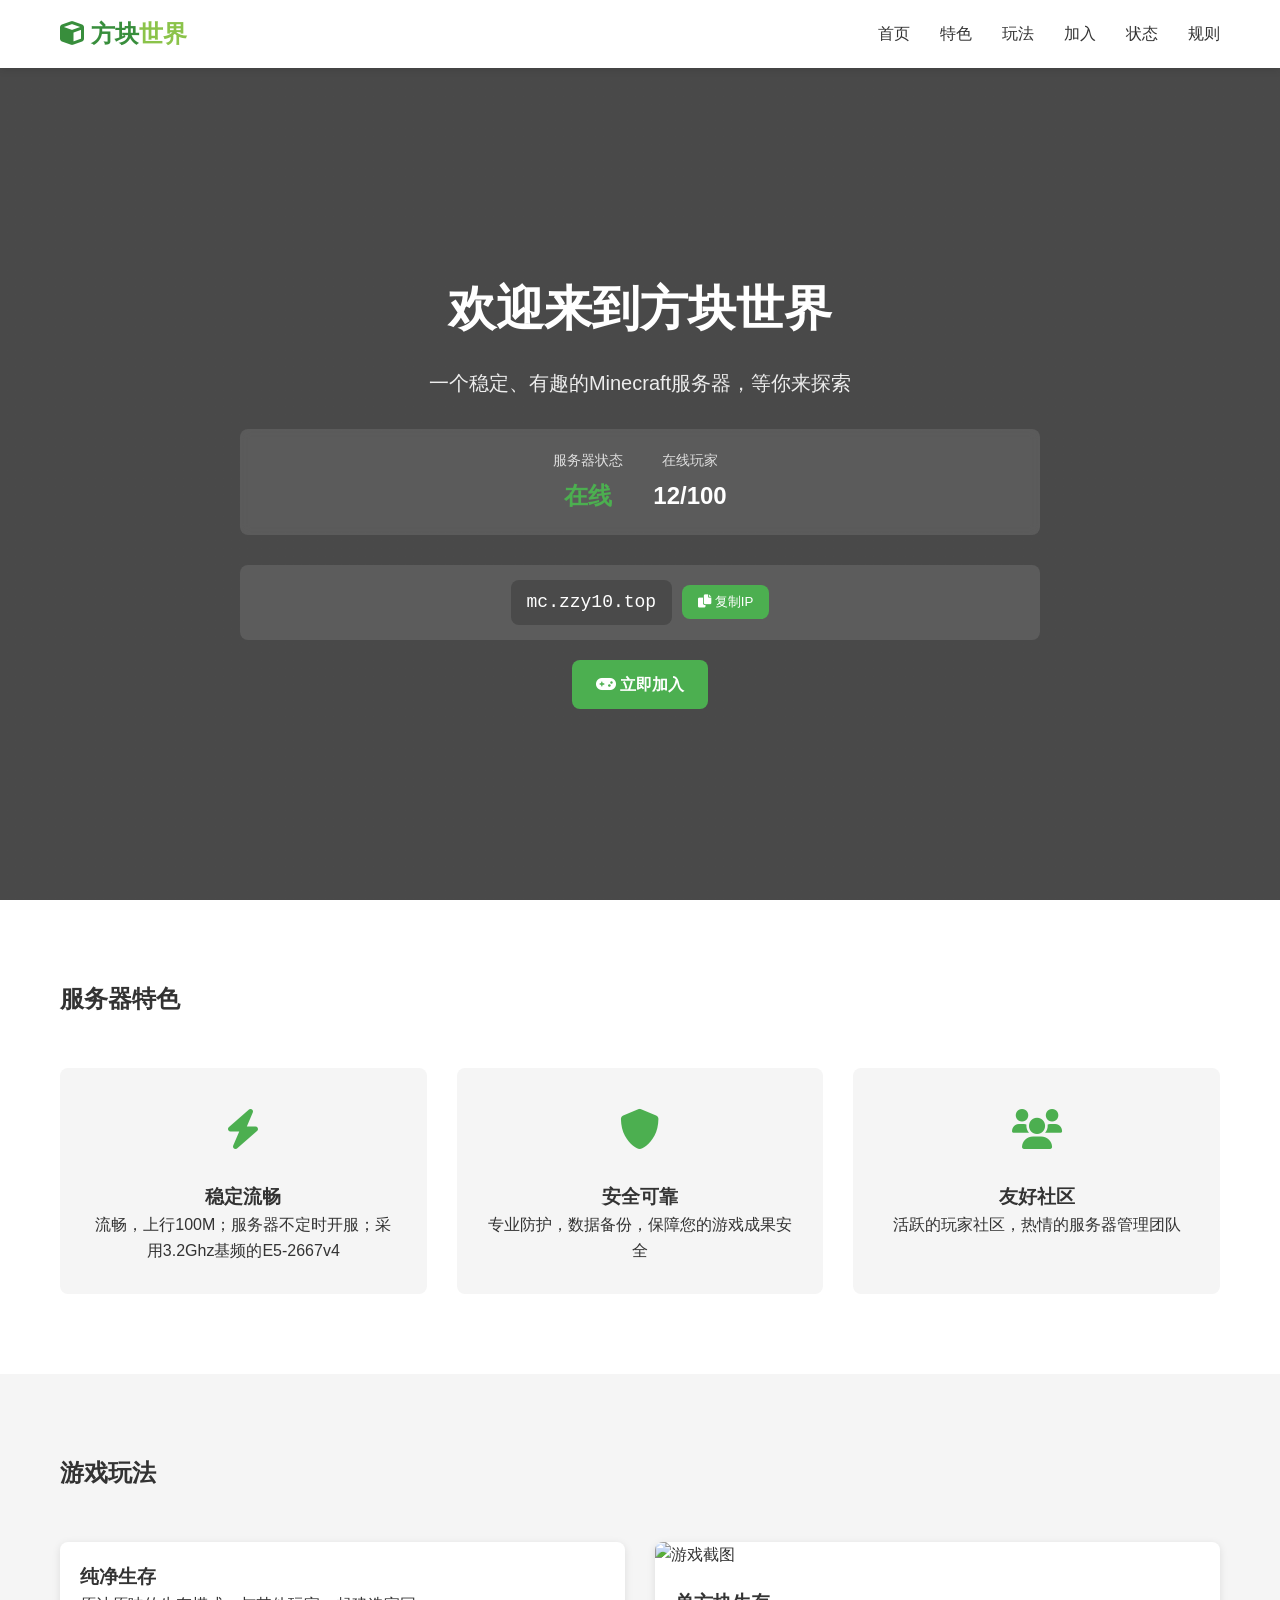
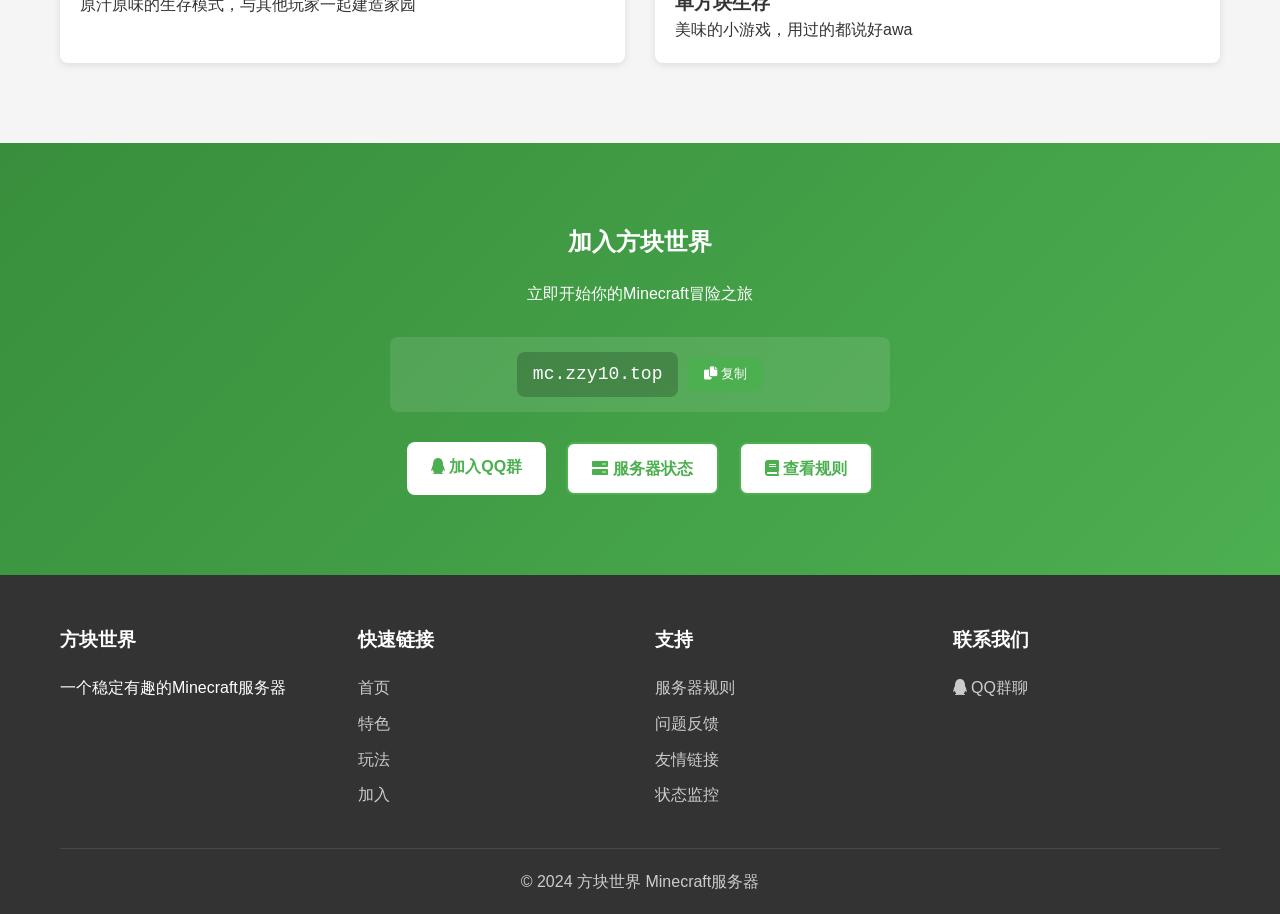
==== commit be2e9bbe: "???坏掉了(;´༎ຶД༎ຶ` 下一版完全重做" ====
--- a/index.html
+++ b/index.html
@@ -3,101 +3,111 @@
 <head>
     <meta charset="UTF-8">
     <meta name="viewport" content="width=device-width, initial-scale=1.0">
-    <title>方块世界 | 现代Minecraft服务器</title>
+    <title>方块世界 | Minecraft服务器</title>
     <link rel="stylesheet" href="common.css">
     <link rel="stylesheet" href="https://cdnjs.cloudflare.com/ajax/libs/font-awesome/6.0.0/css/all.min.css">
     <style>
-        /* 确保hero区域有正确的高度和定位 */
+        /* 首页特定样式 */
         .hero {
-            height: 100vh;
-            min-height: 600px;
+            min-height: 100vh;
+            background: linear-gradient(rgba(0,0,0,0.7), rgba(0,0,0,0.7)), 
+                        url('https://picsum.photos/1920/1080?random=1');
+            background-size: cover;
+            background-position: center;
             color: white;
             display: flex;
             align-items: center;
             text-align: center;
-            position: relative;
-            overflow: hidden;
-        }
-        
-        /* 单独设置背景图片，避免style属性覆盖 */
-        .hero::before {
-            content: '';
-            position: absolute;
-            top: 0;
-            left: 0;
-            right: 0;
-            bottom: 0;
-            background: 
-                linear-gradient(135deg, rgba(76, 175, 80, 0.8), rgba(139, 195, 74, 0.8)),
-                url('https://images.unsplash.com/photo-1550745165-9bc0b252726f?ixlib=rb-4.0.3&ixid=M3wxMjA3fDB8MHxwaG90by1wYWdlfHx8fGVufDB8fHx8fA%3D%3D&auto=format&fit=crop&w=2070&q=80') no-repeat center center/cover;
-            z-index: 1;
-        }
-        
-        /* 添加深色遮罩增强可读性 */
-        .hero::after {
-            content: '';
-            position: absolute;
-            top: 0;
-            left: 0;
-            right: 0;
-            bottom: 0;
-            background: radial-gradient(circle at center, transparent 0%, rgba(0,0,0,0.3) 100%);
-            z-index: 1;
+            padding-top: 80px;
         }
         
         .hero-content {
-            position: relative;
-            z-index: 2;
+            max-width: 800px;
+            margin: 0 auto;
+        }
+        
+        .hero h1 {
+            font-size: 48px;
+            margin-bottom: 20px;
+        }
+        
+        .hero p {
+            font-size: 20px;
+            margin-bottom: 30px;
+            opacity: 0.9;
         }
         
         .server-status {
-            background-color: rgba(255, 255, 255, 0.1);
-            padding: 15px;
-            border-radius: 8px;
-            margin: 30px auto;
-            max-width: 600px;
-            backdrop-filter: blur(10px);
-            border: 1px solid rgba(255, 255, 255, 0.2);
-            animation: slideInUp 1s ease 1.5s forwards;
-            opacity: 0;
-            transform: translateY(30px);
-        }
-        
-        @keyframes slideInUp {
-            to {
-                opacity: 1;
-                transform: translateY(0);
-            }
-        }
-        
-        .status-grid {
-            display: grid;
-            grid-template-columns: repeat(auto-fit, minmax(150px, 1fr));
-            gap: 15px;
+            background: rgba(255,255,255,0.1);
+            padding: 20px;
+            border-radius: var(--radius);
+            margin: 30px 0;
+            backdrop-filter: blur(5px);
+        }
+        
+        .status-info {
+            display: flex;
+            justify-content: center;
+            gap: 30px;
+            flex-wrap: wrap;
+        }
+        
+        .status-item {
             text-align: center;
-        }
-        
-        .status-item {
-            padding: 10px;
         }
         
         .status-label {
             font-size: 14px;
-            opacity: 0.9;
+            opacity: 0.8;
             margin-bottom: 5px;
         }
         
         .status-value {
+            font-size: 24px;
+            font-weight: 700;
+        }
+        
+        .status-online { color: #4CAF50; }
+        .status-offline { color: #f44336; }
+        
+        .ip-section {
+            background: rgba(255,255,255,0.1);
+            padding: 15px;
+            border-radius: var(--radius);
+            margin: 20px 0;
+            display: flex;
+            justify-content: center;
+            align-items: center;
+            gap: 10px;
+        }
+        
+        .ip-text {
+            font-family: monospace;
             font-size: 18px;
-            font-weight: bold;
-        }
-        
-        /* 关于服务器 */
-        .about {
-            background-color: var(--white);
+            padding: 8px 16px;
+            background: rgba(0,0,0,0.2);
+            border-radius: var(--radius);
+        }
+        
+        .copy-btn {
+            background: var(--primary);
+            color: white;
+            border: none;
+            padding: 8px 16px;
+            border-radius: var(--radius);
+            cursor: pointer;
+        }
+        
+        .copy-btn:hover {
+            background: var(--primary-dark);
         }
         
         .features {
+            padding: 80px 0;
+            background: var(--white);
+        }
+        
+        .features-grid {
             display: grid;
             grid-template-columns: repeat(auto-fit, minmax(300px, 1fr));
             gap: 30px;
@@ -105,208 +115,56 @@
         }
         
         .feature-card {
-            background-color: var(--white);
+            background: var(--bg);
             padding: 30px;
-            border-radius: 8px;
-            box-shadow: var(--shadow);
+            border-radius: var(--radius);
             text-align: center;
-            transition: all 0.3s ease;
-            border: 1px solid transparent;
-        }
-        
-        .feature-card:hover {
-            transform: translateY(-10px);
-            box-shadow: 0 15px 30px rgba(0, 0, 0, 0.15);
-            border-color: var(--primary-light);
         }
         
         .feature-icon {
             font-size: 40px;
-            color: var(--primary-color);
+            color: var(--primary);
             margin-bottom: 20px;
-            transition: transform 0.3s ease;
-        }
-        
-        .feature-card:hover .feature-icon {
-            transform: scale(1.2) rotate(5deg);
-        }
-        
-        /* 玩法展示 */
+        }
+        
         .gameplay {
-            background-color: var(--background);
+            padding: 80px 0;
         }
         
         .gameplay-grid {
             display: grid;
             grid-template-columns: repeat(auto-fit, minmax(300px, 1fr));
             gap: 30px;
+            margin-top: 50px;
         }
         
         .game-card {
-            background-color: var(--white);
-            border-radius: 8px;
+            background: var(--white);
+            border-radius: var(--radius);
             overflow: hidden;
             box-shadow: var(--shadow);
-            transition: all 0.3s ease;
-        }
-        
-        .game-card:hover {
-            transform: translateY(-5px);
-            box-shadow: 0 15px 30px rgba(0, 0, 0, 0.2);
         }
         
         .game-image {
             height: 200px;
-            background-color: #f5f5f5;
-            background-size: cover;
-            background-position: center;
-            background-repeat: no-repeat;
+            background: var(--primary-light);
             position: relative;
-        }
-        
-        /* 确保背景图片加载时有备用方案 */
-        .game-image::before {
-            content: '';
-            position: absolute;
-            top: 0;
-            left: 0;
-            right: 0;
-            bottom: 0;
-            background: linear-gradient(to bottom, rgba(0,0,0,0.1), rgba(0,0,0,0.3));
         }
         
         .game-content {
             padding: 20px;
         }
         
-        /* 管理团队 */
-        .team {
-            background-color: var(--white);
-        }
-        
-        .team-grid {
-            display: grid;
-            grid-template-columns: repeat(auto-fit, minmax(250px, 1fr));
-            gap: 30px;
-        }
-        
-        .team-member {
-            text-align: center;
-            transition: transform 0.3s ease;
-        }
-        
-        .team-member:hover {
-            transform: translateY(-5px);
-        }
-        
-        .member-avatar {
-            width: 150px;
-            height: 150px;
-            border-radius: 50%;
-            margin: 0 auto 20px;
-            background: linear-gradient(135deg, var(--primary-color), var(--accent-color));
-            overflow: hidden;
-            position: relative;
-            border: 4px solid white;
-            box-shadow: var(--shadow);
-        }
-
-        .member-avatar img {
-            width: 100%;
-            height: 100%;
-            object-fit: cover;
-            transition: transform 0.3s ease;
-        }
-        
-        .team-member:hover .member-avatar img {
-            transform: scale(1.1);
-        }
-        
-        /* 玩家评价 */
-        .testimonials {
-            background-color: var(--background);
-        }
-        
-        .testimonial-grid {
-            display: grid;
-            grid-template-columns: repeat(auto-fit, minmax(300px, 1fr));
-            gap: 30px;
-        }
-        
-        .testimonial-card {
-            background-color: var(--white);
-            padding: 30px;
-            border-radius: 8px;
-            box-shadow: var(--shadow);
-            transition: all 0.3s ease;
-            position: relative;
-        }
-        
-        .testimonial-card:hover {
-            transform: translateY(-5px);
-            box-shadow: 0 10px 25px rgba(0, 0, 0, 0.15);
-        }
-        
-        .testimonial-card::before {
-            content: '"';
-            position: absolute;
-            top: 10px;
-            left: 20px;
-            font-size: 60px;
-            color: var(--primary-light);
-            opacity: 0.5;
-            line-height: 1;
-        }
-        
-        .testimonial-text {
-            font-style: italic;
-            margin-bottom: 20px;
-            position: relative;
-            z-index: 1;
-        }
-        
-        .testimonial-author {
-            display: flex;
-            align-items: center;
-        }
-        
-        .author-avatar {
-            width: 50px;
-            height: 50px;
-            border-radius: 50%;
-            margin-right: 15px;
-            overflow: hidden;
-            background: linear-gradient(135deg, var(--primary-color), var(--accent-color));
-        }
-        
-        .author-avatar img {
-            width: 100%;
-            height: 100%;
-            object-fit: cover;
-        }
-        
-        /* 加入我们 */
         .join {
-            background: linear-gradient(135deg, var(--primary-dark), var(--primary-color));
+            padding: 80px 0;
+            background: linear-gradient(135deg, var(--primary-dark), var(--primary));
             color: white;
             text-align: center;
-            position: relative;
-            overflow: hidden;
-        }
-        
-        .join::before {
-            content: '';
-            position: absolute;
-            top: 0;
-            left: 0;
-            right: 0;
-            bottom: 0;
-            background: url('data:image/svg+xml,<svg xmlns="http://www.w3.org/2000/svg" viewBox="0 0 100 100" preserveAspectRatio="none"><path d="M0,0 L100,0 L100,100 Z" fill="rgba(255,255,255,0.1)"/></svg>');
-            background-size: cover;
         }
         
         .join h2 {
             color: white;
+            margin-bottom: 20px;
         }
         
         .join-buttons {
@@ -318,64 +176,43 @@
         }
         
         .join .btn {
-            background-color: white;
-            color: var(--primary-dark);
+            background: white;
+            color: var(--primary);
         }
         
         .join .btn:hover {
-            background-color: var(--primary-light);
-        }
-        
-        /* 响应式调整 */
+            background: var(--primary-light);
+        }
+        
         @media (max-width: 768px) {
-            .hero {
-                height: auto;
-                min-height: 100vh;
-                padding: 120px 0 60px;
-            }
-            
-            .features, .gameplay-grid, .team-grid, .testimonial-grid {
-                grid-template-columns: 1fr;
-            }
-            
-            .feature-card, .game-card, .testimonial-card {
-                padding: 20px;
-            }
-            
-            .status-grid {
-                grid-template-columns: 1fr;
-            }
-            
-            .member-avatar {
-                width: 120px;
-                height: 120px;
-            }
+            .hero h1 { font-size: 36px; }
+            .hero p { font-size: 18px; }
+            .status-info { flex-direction: column; gap: 15px; }
+            .ip-section { flex-direction: column; }
+            .features-grid, .gameplay-grid { grid-template-columns: 1fr; }
+            .join-buttons { flex-direction: column; align-items: center; }
         }
     </style>
 </head>
 <body>
-    <!-- 页面加载动画 -->
-    <div class="page-loader" id="pageLoader">
-        <div class="loader-content">
-            <div class="loader-cube"></div>
-            <p>加载中...</p>
-        </div>
-    </div>
-    
     <!-- 导航栏 -->
     <header id="main-header">
         <div class="container">
             <nav>
-                <div class="logo floating">方块<span>世界</span></div>
-                <ul class="nav-links">
+                <a href="index.html" class="logo">
+                    <i class="fas fa-cube"></i> 方块<span>世界</span>
+                </a>
+                <ul class="nav-links" id="navLinks">
                     <li><a href="#home">首页</a></li>
-                    <li><a href="#about">关于服务器</a></li>
-                    <li><a href="#gameplay">玩法展示</a></li>
-                    <li><a href="#team">管理团队</a></li>
-                    <li><a href="#testimonials">玩家评价</a></li>
-                    <li><a href="server-log.html">服务器状态</a></li>
+                    <li><a href="#features">特色</a></li>
+                    <li><a href="#gameplay">玩法</a></li>
+                    <li><a href="#join">加入</a></li>
+                    <li><a href="server-status.html">状态</a></li>
+                    <li><a href="rules.html">规则</a></li>
                 </ul>
-                <div class="mobile-menu">☰</div>
+                <div class="mobile-menu" id="mobileMenu">
+                    <i class="fas fa-bars"></i>
+                </div>
             </nav>
         </div>
     </header>
@@ -385,171 +222,76 @@
         <div class="container">
             <div class="hero-content">
                 <h1>欢迎来到方块世界</h1>
-                <p>一个充满创意与冒险的现代Minecraft服务器</p>
+                <p>一个稳定、有趣的Minecraft服务器，等你来探索</p>
                 
                 <div class="server-status">
-                    <div class="status-grid">
+                    <div class="status-info">
                         <div class="status-item">
                             <div class="status-label">服务器状态</div>
-                            <div class="status-value status-online">检测中...</div>
+                            <div class="status-value status-online" id="serverStatus">在线</div>
                         </div>
                         <div class="status-item">
                             <div class="status-label">在线玩家</div>
-                            <div class="status-value" id="player-count">...</div>
-                        </div>
-                        <div class="status-item">
-                            <div class="status-label">最后更新</div>
-                            <div class="status-value last-update-time">--:--:--</div>
+                            <div class="status-value" id="playerCount">12/100</div>
                         </div>
                     </div>
                 </div>
                 
-                <div class="copy-ip">
-                    <div class="ip-box">mc.zzy10.top</div>
-                    <button class="copy-btn" id="copyIpBtn">复制IP</button>
-                </div>
-                <a href="#about" class="btn floating">了解更多</a>
+                <div class="ip-section">
+                    <div class="ip-text">mc.zzy10.top</div>
+                    <button class="copy-btn" onclick="copyIP()">
+                        <i class="fas fa-copy"></i> 复制IP
+                    </button>
+                </div>
+                
+                <a href="#join" class="btn btn-lg">
+                    <i class="fas fa-gamepad"></i> 立即加入
+                </a>
             </div>
         </div>
     </section>
 
-    <!-- 关于服务器 -->
-    <section class="about" id="about">
-        <div class="container">
-            <div class="section-title">
-                <h2>关于服务器</h2>
-                <p>探索我们精心打造的Minecraft世界</p>
-            </div>
-            <div class="features">
+    <!-- 特色功能 -->
+    <section class="features" id="features">
+        <div class="container">
+            <h2 class="section-title">服务器特色</h2>
+            <div class="features-grid">
                 <div class="feature-card">
-                    <div class="feature-icon">⚡</div>
-                    <h3>高性能</h3>
-                    <p>采用顶级服务器硬件，确保流畅的游戏体验，无延迟无卡顿。</p>
+                    <div class="feature-icon"><i class="fas fa-bolt"></i></div>
+                    <h3>稳定流畅</h3>
+                    <p>流畅，上行100M；服务器不定时开服；采用3.2Ghz基频的E5-2667v4</p>
                 </div>
                 <div class="feature-card">
-                    <div class="feature-icon">🛡️</div>
-                    <h3>安全稳定</h3>
-                    <p>24小时专业维护，多重防护措施，保障您的游戏数据安全。</p>
+                    <div class="feature-icon"><i class="fas fa-shield-alt"></i></div>
+                    <h3>安全可靠</h3>
+                    <p>专业防护，数据备份，保障您的游戏成果安全</p>
                 </div>
                 <div class="feature-card">
-                    <div class="feature-icon">🎮</div>
-                    <h3>多种玩法</h3>
-                    <p>生存、创造、单方块生存等多种模式，满足不同玩家的需求。</p>
+                    <div class="feature-icon"><i class="fas fa-users"></i></div>
+                    <h3>友好社区</h3>
+                    <p>活跃的玩家社区，热情的服务器管理团队</p>
                 </div>
             </div>
         </div>
     </section>
 
-    <!-- 玩法展示 -->
+    <!-- 游戏玩法 -->
     <section class="gameplay" id="gameplay">
         <div class="container">
-            <div class="section-title">
-                <h2>玩法展示</h2>
-                <p>体验多样化的游戏内容</p>
-            </div>
+            <h2 class="section-title">游戏玩法</h2>
             <div class="gameplay-grid">
                 <div class="game-card">
-                    <div class="game-image" style="background-image: url('https://via.placeholder.com/400x200/4CAF50/ffffff?text=纯净生存');"></div>
+                    <div class="gameplay-survival.jpg"></div>
                     <div class="game-content">
                         <h3>纯净生存</h3>
-                        <p>体验原汁原味的Minecraft生存模式，与其他玩家一起建造、探索和生存。</p>
+                        <p>原汁原味的生存模式，与其他玩家一起建造家园</p>
                     </div>
                 </div>
                 <div class="game-card">
-                    <div class="game-image" style="background-image: url('https://via.placeholder.com/400x200/388E3C/ffffff?text=单方块生存');"></div>
+                    <img src="gameplay-singleblock.jpg" alt="游戏截图">
                     <div class="game-content">
                         <h3>单方块生存</h3>
-                        <p>在浮空方块上建立你的家园，挑战独特的生存玩法。</p>
-                    </div>
-                </div>
-            </div>
-        </div>
-    </section>
-
-    <!-- 管理团队 -->
-    <section class="team" id="team">
-        <div class="container">
-            <div class="section-title">
-                <h2>管理团队</h2>
-                <p>认识我们的专业管理团队</p>
-            </div>
-            <div class="team-grid">
-                <div class="team-member">
-                    <div class="member-avatar">
-                        <img src="images/9nnn9.png" alt="9nnn9" onerror="this.src='https://ui-avatars.com/api/?name=9nnn9&background=4CAF50&color=fff&size=150'">
-                    </div>
-                    <h3>9nnn9</h3>
-                    <p>服务器创始人</p>
-                    <p>一个爱玩mc的小屁孩</p>
-                </div>
-                <div class="team-member">
-                    <div class="member-avatar">
-                        <img src="images/redstone.png" alt="红石大师" onerror="this.src='https://ui-avatars.com/api/?name=红石&background=388E3C&color=fff&size=150'">
-                    </div>
-                    <h3>红石大师</h3>
-                    <p>技术管理员</p>
-                    <p>负责服务器插件开发与维护</p>
-                </div>
-                <div class="team-member">
-                    <div class="member-avatar">
-                        <img src="images/builder.png" alt="建筑达人" onerror="this.src='https://ui-avatars.com/api/?name=建筑&background=8BC34A&color=fff&size=150'">
-                    </div>
-                    <h3>建筑达人</h3>
-                    <p>建筑设计师</p>
-                    <p>打造服务器内精美建筑与景观</p>
-                </div>
-            </div>
-        </div>
-    </section>
-
-    <!-- 玩家评价 -->
-    <section class="testimonials" id="testimonials">
-        <div class="container">
-            <div class="section-title">
-                <h2>玩家评价</h2>
-                <p>听听玩家们怎么说</p>
-            </div>
-            <div class="testimonial-grid">
-                <div class="testimonial-card">
-                    <div class="testimonial-text">
-                        "服务器很流畅awa"
-                    </div>
-                    <div class="testimonial-author">
-                        <div class="author-avatar">
-                            <img src="images/face.png" alt="red man" onerror="this.src='https://ui-avatars.com/api/?name=Red&background=4CAF50&color=fff&size=50'">
-                        </div>
-                        <div>
-                            <h4>red man</h4>
-                            <p>加入5天</p>
-                        </div>
-                    </div>
-                </div>
-                <div class="testimonial-card">
-                    <div class="testimonial-text">
-                        "服务器很好，就是不定时开服:("
-                    </div>
-                    <div class="testimonial-author">
-                        <div class="author-avatar">
-                            <img src="images/ca.png" alt="gua" onerror="this.src='https://ui-avatars.com/api/?name=Gua&background=388E3C&color=fff&size=50'">
-                        </div>
-                        <div>
-                            <h4>gua</h4>
-                            <p>加入5天</p>
-                        </div>
-                    </div>
-                </div>
-                <div class="testimonial-card">
-                    <div class="testimonial-text">
-                        "超级枪战服务器，颗秒！"
-                    </div>
-                    <div class="testimonial-author">
-                        <div class="author-avatar">
-                            <img src="images/pan.png" alt="guage" onerror="this.src='https://ui-avatars.com/api/?name=Guage&background=8BC34A&color=fff&size=50'">
-                        </div>
-                        <div>
-                            <h4>guage</h4>
-                            <p>加入1个月</p>
-                        </div>
+                        <p>美味的小游戏，用过的都说好awa</p>
                     </div>
                 </div>
             </div>
@@ -559,19 +301,26 @@
     <!-- 加入我们 -->
     <section class="join" id="join">
         <div class="container">
-            <div class="section-title">
-                <h2>加入我们</h2>
-                <p>立即加入方块世界，开启你的Minecraft冒险</p>
-            </div>
-            <div class="copy-ip">
-                <div class="ip-box">mc.zzy10.top</div>
-                <button class="copy-btn">复制IP</button>
-            </div>
+            <h2>加入方块世界</h2>
+            <p>立即开始你的Minecraft冒险之旅</p>
+            
+            <div class="ip-section" style="max-width: 500px; margin: 30px auto;">
+                <div class="ip-text">mc.zzy10.top</div>
+                <button class="copy-btn" onclick="copyIP()">
+                    <i class="fas fa-copy"></i> 复制
+                </button>
+            </div>
+            
             <div class="join-buttons">
-                <a href="https://qm.qq.com/q/v6iNne2pyM" target="_blank" class="btn">加入QQ群</a>
-                <a href="friend-links.html" class="btn">友情外链</a>
-                <a href="rules.html" class="btn btn-secondary">查看规则</a>
-                <a href="server-log.html" class="btn btn-secondary">服务器状态</a>
+                <a href="https://qm.qq.com/q/v6iNne2pyM" target="_blank" class="btn">
+                    <i class="fab fa-qq"></i> 加入QQ群
+                </a>
+                <a href="server-status.html" class="btn btn-secondary">
+                    <i class="fas fa-server"></i> 服务器状态
+                </a>
+                <a href="rules.html" class="btn btn-secondary">
+                    <i class="fas fa-book"></i> 查看规则
+                </a>
             </div>
         </div>
     </section>
@@ -582,70 +331,80 @@
             <div class="footer-content">
                 <div class="footer-column">
                     <h3>方块世界</h3>
-                    <p>一个充满创意与冒险的现代Minecraft服务器</p>
+                    <p>一个稳定有趣的Minecraft服务器</p>
                 </div>
                 <div class="footer-column">
                     <h3>快速链接</h3>
                     <ul class="footer-links">
                         <li><a href="#home">首页</a></li>
-                        <li><a href="#about">关于服务器</a></li>
-                        <li><a href="#gameplay">玩法展示</a></li>
-                        <li><a href="#team">管理团队</a></li>
-                    </ul>
-                </div>
-                <div class="footer-column">
-                    <h3>社区</h3>
-                    <ul class="footer-links">
-                        <li><a href="https://qm.qq.com/q/v6iNne2pyM" target="_blank">QQ群</a></li>
+                        <li><a href="#features">特色</a></li>
+                        <li><a href="#gameplay">玩法</a></li>
+                        <li><a href="#join">加入</a></li>
                     </ul>
                 </div>
                 <div class="footer-column">
                     <h3>支持</h3>
                     <ul class="footer-links">
-                        <li><a href="github-issue.html">提交问题</a></li>
-                        <li><a href="friend-links.html">友情外链</a></li>
-                        <li><a href="rules.html">规则说明</a></li>
-                        <li><a href="server-log.html">服务器状态</a></li>
+                        <li><a href="rules.html">服务器规则</a></li>
+                        <li><a href="github-issue.html">问题反馈</a></li>
+                        <li><a href="friend-links.html">友情链接</a></li>
+                        <li><a href="server-status.html">状态监控</a></li>
                     </ul>
                 </div>
+                <div class="footer-column">
+                    <h3>联系我们</h3>
+                    <ul class="footer-links">
+                        <li><a href="https://qm.qq.com/q/v6iNne2pyM" target="_blank">
+                            <i class="fab fa-qq"></i> QQ群聊
+                        </a></li>
+                    </ul>
+                </div>
             </div>
             <div class="copyright">
-                <p>&copy; 2025 方块世界 Minecraft服务器. 保留所有权利.</p>
+                <p>&copy; 2024 方块世界 Minecraft服务器</p>
             </div>
         </div>
     </footer>
 
-    <!-- 返回顶部按钮 -->
-    <button class="back-to-top" id="backToTop">↑</button>
-
-    <script src="server-status.js"></script>
-    <script src="common.js"></script>
-    
-    <!-- 图片预加载增强 -->
     <script>
-    document.addEventListener('DOMContentLoaded', function() {
-        // 预加载关键图片
-        const criticalImages = [
-            'https://images.unsplash.com/photo-1550745165-9bc0b252726f?ixlib=rb-4.0.3&ixid=M3wxMjA3fDB8MHxwaG90by1wYWdlfHx8fGVufDB8fHx8fA%3D%3D&auto=format&fit=crop&w=2070&q=80',
-            'https://via.placeholder.com/400x200/4CAF50/ffffff?text=纯净生存',
-            'https://via.placeholder.com/400x200/388E3C/ffffff?text=单方块生存'
-        ];
-        
-        criticalImages.forEach(src => {
-            const img = new Image();
-            img.src = src;
-            console.log('预加载图片:', src);
+        // 移动端菜单
+        document.getElementById('mobileMenu').addEventListener('click', function() {
+            document.getElementById('navLinks').classList.toggle('active');
         });
         
-        // 图片错误处理
-        document.querySelectorAll('img').forEach(img => {
-            const originalSrc = img.src;
-            img.addEventListener('error', function() {
-                console.warn('图片加载失败:', originalSrc);
-                // 不替换，保持onerror中的备用方案
+        // 复制IP功能
+        function copyIP() {
+            const ip = 'mc.zzy10.top';
+            navigator.clipboard.writeText(ip).then(() => {
+                alert('IP地址已复制到剪贴板：' + ip);
             });
-        });
-    });
+        }
+        
+        // 简单服务器状态检测
+        function checkServerStatus() {
+            fetch('https://api.mcsrvstat.us/2/mc.zzy10.top')
+                .then(response => response.json())
+                .then(data => {
+                    const statusEl = document.getElementById('serverStatus');
+                    const playersEl = document.getElementById('playerCount');
+                    
+                    if (data.online) {
+                        statusEl.textContent = '在线';
+                        statusEl.className = 'status-value status-online';
+                        playersEl.textContent = (data.players?.online || 0) + '/100';
+                    } else {
+                        statusEl.textContent = '离线';
+                        statusEl.className = 'status-value status-offline';
+                        playersEl.textContent = '0/100';
+                    }
+                })
+                .catch(() => {
+                    // 如果API失败，保持默认状态
+                });
+        }
+        
+        // 页面加载时检查状态
+        window.addEventListener('load', checkServerStatus);
     </script>
 </body>
 </html>
--- a/common.css
+++ b/common.css
@@ -1,370 +1,121 @@
-/* common.css - 修复版 */
+/* common.css - 极简基础样式 */
 :root {
-    --primary-color: #4CAF50;
+    --primary: #4CAF50;
     --primary-dark: #388E3C;
     --primary-light: #C8E6C9;
-    --accent-color: #8BC34A;
-    --text-dark: #212121;
-    --text-light: #757575;
-    --background: #f5f5f5;
+    --accent: #8BC34A;
+    --text: #333333;
+    --text-light: #666666;
+    --bg: #f5f5f5;
     --white: #ffffff;
-    --shadow: 0 4px 6px rgba(0, 0, 0, 0.1);
+    --shadow: 0 2px 8px rgba(0,0,0,0.1);
+    --radius: 8px;
 }
 
 * {
     margin: 0;
     padding: 0;
     box-sizing: border-box;
-    font-family: 'Segoe UI', Tahoma, Geneva, Verdana, sans-serif;
 }
 
 body {
-    background-color: var(--background);
-    color: var(--text-dark);
+    font-family: 'Segoe UI', Tahoma, Geneva, Verdana, sans-serif;
+    color: var(--text);
+    background: var(--bg);
     line-height: 1.6;
-    overflow-x: hidden;
 }
 
 .container {
-    width: 90%;
+    width: 100%;
     max-width: 1200px;
     margin: 0 auto;
-    padding: 0 15px;
-}
-
-section {
-    padding: 80px 0;
-    opacity: 0;
-    transform: translateY(30px);
-    transition: all 0.8s ease;
-}
-
-section.visible {
-    opacity: 1;
-    transform: translateY(0);
-}
-
-h1, h2, h3 {
-    margin-bottom: 20px;
-    color: var(--primary-dark);
-}
-
-p {
-    margin-bottom: 15px;
-}
-
-.btn {
-    display: inline-block;
-    padding: 12px 30px;
-    background-color: var(--primary-color);
-    color: white;
-    border: none;
-    border-radius: 4px;
-    cursor: pointer;
-    font-size: 16px;
-    font-weight: 600;
-    text-decoration: none;
-    transition: all 0.3s ease;
-    box-shadow: var(--shadow);
-    transform: translateY(0);
-}
-
-.btn:hover {
-    background-color: var(--primary-dark);
-    transform: translateY(-3px);
-    box-shadow: 0 8px 15px rgba(0, 0, 0, 0.2);
-}
-
-.btn-secondary {
-    background-color: transparent;
-    border: 2px solid var(--primary-color);
-    color: var(--primary-color);
-}
-
-.btn-secondary:hover {
-    background-color: var(--primary-light);
-    color: var(--primary-dark);
+    padding: 0 20px;
 }
 
 /* 导航栏 */
 header {
-    background-color: var(--white);
+    background: var(--white);
     box-shadow: var(--shadow);
     position: fixed;
     width: 100%;
     top: 0;
     z-index: 1000;
-    transition: all 0.3s ease;
-}
-
-header.scrolled {
-    background-color: rgba(255, 255, 255, 0.95);
-    backdrop-filter: blur(10px);
+    padding: 15px 0;
 }
 
 nav {
     display: flex;
     justify-content: space-between;
     align-items: center;
-    padding: 20px 0;
 }
 
 .logo {
     font-size: 24px;
     font-weight: 700;
     color: var(--primary-dark);
-    display: flex;
-    align-items: center;
-    transition: transform 0.3s ease;
-}
-
-.logo:hover {
-    transform: scale(1.05);
+    text-decoration: none;
 }
 
 .logo span {
-    color: var(--accent-color);
+    color: var(--accent);
 }
 
 .nav-links {
     display: flex;
     list-style: none;
-}
-
-.nav-links li {
-    margin-left: 30px;
-    position: relative;
+    gap: 30px;
 }
 
 .nav-links a {
+    color: var(--text);
     text-decoration: none;
-    color: var(--text-dark);
     font-weight: 500;
     transition: color 0.3s;
-    position: relative;
-}
-
-.nav-links a::after {
-    content: '';
-    position: absolute;
-    width: 0;
-    height: 2px;
-    bottom: -5px;
-    left: 0;
-    background-color: var(--primary-color);
-    transition: width 0.3s ease;
-}
-
-.nav-links a:hover::after {
-    width: 100%;
 }
 
 .nav-links a:hover {
-    color: var(--primary-color);
-}
-
-.nav-links a.active {
-    color: var(--primary-color);
-}
-
-.nav-links a.active::after {
-    width: 100%;
+    color: var(--primary);
 }
 
 .mobile-menu {
     display: none;
     font-size: 24px;
     cursor: pointer;
-    transition: transform 0.3s ease;
-    z-index: 1001;
+    color: var(--text);
 }
 
-.mobile-menu:hover {
-    transform: scale(1.1);
+/* 按钮 */
+.btn {
+    display: inline-block;
+    padding: 12px 24px;
+    background: var(--primary);
+    color: white;
+    border: none;
+    border-radius: var(--radius);
+    font-size: 16px;
+    font-weight: 600;
+    text-decoration: none;
+    cursor: pointer;
+    transition: background 0.3s;
 }
 
-/* 英雄区域通用样式 - 修复：移除背景设置 */
-.hero {
-    height: 100vh;
-    min-height: 600px;
-    color: white;
-    display: flex;
-    align-items: center;
-    text-align: center;
-    position: relative;
-    overflow: hidden;
+.btn:hover {
+    background: var(--primary-dark);
 }
 
-/* 注释掉 .hero::before 的背景设置，让各个页面自定义背景 */
-.hero::before {
-    content: '';
-    position: absolute;
-    top: 0;
-    left: 0;
-    right: 0;
-    bottom: 0;
-    /* 背景设置已移除，由各个页面自定义 */
-    z-index: 1;
+.btn-secondary {
+    background: transparent;
+    border: 2px solid var(--primary);
+    color: var(--primary);
 }
 
-/* 添加深色遮罩效果，但不覆盖背景图片 */
-.hero::after {
-    content: '';
-    position: absolute;
-    top: 0;
-    left: 0;
-    right: 0;
-    bottom: 0;
-    background: radial-gradient(circle at center, transparent 0%, rgba(0,0,0,0.3) 100%);
-    z-index: 2;
-}
-
-.hero-content {
-    max-width: 800px;
-    margin: 0 auto;
-    position: relative;
-    z-index: 3;
-    opacity: 0;
-    transform: translateY(50px);
-    animation: fadeInUp 1s ease 0.5s forwards;
-}
-
-@keyframes fadeInUp {
-    to {
-        opacity: 1;
-        transform: translateY(0);
-    }
-}
-
-@keyframes fadeIn {
-    to {
-        opacity: 1;
-    }
-}
-
-.hero h1 {
-    font-size: 48px;
-    margin-bottom: 20px;
-    color: white;
-    text-shadow: 2px 2px 4px rgba(0,0,0,0.5);
-    animation: glow 2s ease-in-out infinite alternate;
-}
-
-@keyframes glow {
-    from {
-        text-shadow: 2px 2px 4px rgba(0,0,0,0.5);
-    }
-    to {
-        text-shadow: 2px 2px 20px rgba(76, 175, 80, 0.8);
-    }
-}
-
-.hero p {
-    font-size: 20px;
-    margin-bottom: 30px;
-    animation: fadeIn 1s ease 1s forwards;
-    opacity: 0;
-}
-
-/* 章节标题 */
-.section-title {
-    text-align: center;
-    margin-bottom: 50px;
-}
-
-.section-title h2 {
-    font-size: 36px;
-    position: relative;
-    display: inline-block;
-    padding-bottom: 15px;
-}
-
-.section-title h2::after {
-    content: '';
-    position: absolute;
-    bottom: 0;
-    left: 50%;
-    transform: translateX(-50%);
-    width: 80px;
-    height: 3px;
-    background-color: var(--primary-color);
-    transition: width 0.3s ease;
-}
-
-.section-title:hover h2::after {
-    width: 120px;
-}
-
-/* 状态样式 */
-.status-online {
-    color: #4CAF50;
-    font-weight: bold;
-}
-
-.status-offline {
-    color: #f44336;
-    font-weight: bold;
-    animation: pulse 2s infinite;
-}
-
-@keyframes pulse {
-    0% {
-        opacity: 1;
-    }
-    50% {
-        opacity: 0.5;
-    }
-    100% {
-        opacity: 1;
-    }
-}
-
-/* 复制IP区域 */
-.copy-ip {
-    display: flex;
-    justify-content: center;
-    align-items: center;
-    margin-top: 20px;
-    animation: fadeIn 1s ease 2s forwards;
-    opacity: 0;
-}
-
-.ip-box {
-    background-color: white;
-    color: var(--text-dark);
-    padding: 10px 15px;
-    border-radius: 4px 0 0 4px;
-    font-family: monospace;
-    transition: all 0.3s ease;
-    flex: 1;
-    min-width: 0;
-    overflow: hidden;
-    text-overflow: ellipsis;
-}
-
-.ip-box:hover {
-    background-color: var(--primary-light);
-}
-
-.copy-btn {
-    background-color: var(--primary-color);
-    color: white;
-    border: none;
-    padding: 10px 15px;
-    border-radius: 0 4px 4px 0;
-    cursor: pointer;
-    transition: all 0.3s;
-    white-space: nowrap;
-}
-
-.copy-btn:hover {
-    background-color: var(--primary-dark);
-    transform: scale(1.05);
+.btn-secondary:hover {
+    background: var(--primary-light);
 }
 
 /* 页脚 */
 footer {
-    background-color: var(--text-dark);
+    background: var(--text);
     color: white;
     padding: 50px 0 20px;
 }
@@ -387,11 +138,6 @@
 
 .footer-links li {
     margin-bottom: 10px;
-    transition: transform 0.3s ease;
-}
-
-.footer-links li:hover {
-    transform: translateX(5px);
 }
 
 .footer-links a {
@@ -407,237 +153,33 @@
 .copyright {
     text-align: center;
     padding-top: 20px;
-    border-top: 1px solid rgba(255, 255, 255, 0.1);
+    border-top: 1px solid rgba(255,255,255,0.1);
     color: #ccc;
 }
 
-/* 返回顶部按钮 */
-.back-to-top {
-    position: fixed;
-    bottom: 30px;
-    right: 30px;
-    width: 50px;
-    height: 50px;
-    background-color: var(--primary-color);
-    color: white;
-    border-radius: 50%;
-    display: flex;
-    align-items: center;
-    justify-content: center;
-    cursor: pointer;
-    opacity: 0;
-    visibility: hidden;
-    transition: all 0.3s ease;
-    z-index: 999;
-    box-shadow: 0 4px 10px rgba(0, 0, 0, 0.2);
-    border: none;
-    font-size: 20px;
-}
-
-.back-to-top.visible {
-    opacity: 1;
-    visibility: visible;
-}
-
-.back-to-top:hover {
-    background-color: var(--primary-dark);
-    transform: translateY(-5px);
-}
-
-/* 页面加载动画 */
-.page-loader {
-    position: fixed;
-    top: 0;
-    left: 0;
-    width: 100%;
-    height: 100%;
-    background-color: var(--white);
-    display: flex;
-    justify-content: center;
-    align-items: center;
-    z-index: 9999;
-    transition: opacity 0.5s, visibility 0.5s;
-}
-
-.page-loader.hidden {
-    opacity: 0;
-    visibility: hidden;
-}
-
-.loader-content {
-    text-align: center;
-}
-
-.loader-cube {
-    width: 40px;
-    height: 40px;
-    background-color: var(--primary-color);
-    margin: 0 auto 20px;
-    animation: cubeRotate 1.5s infinite ease-in-out;
-}
-
-@keyframes cubeRotate {
-    0% { transform: rotate(0deg) scale(1); }
-    50% { transform: rotate(180deg) scale(0.8); }
-    100% { transform: rotate(360deg) scale(1); }
-}
-
-/* 浮动动画 */
-@keyframes float {
-    0%, 100% {
-        transform: translateY(0);
-    }
-    50% {
-        transform: translateY(-10px);
-    }
-}
-
-.floating {
-    animation: float 3s ease-in-out infinite;
-}
-
-/* 响应式设计 */
+/* 响应式 */
 @media (max-width: 768px) {
     .nav-links {
         display: none;
         position: fixed;
-        top: 70px;
+        top: 60px;
         left: 0;
         width: 100%;
-        background-color: var(--white);
+        background: var(--white);
+        flex-direction: column;
+        padding: 20px;
         box-shadow: var(--shadow);
-        padding: 20px;
-        z-index: 1000;
-        flex-direction: column;
     }
     
     .nav-links.active {
         display: flex;
     }
     
-    .nav-links li {
-        margin: 10px 0;
-        margin-left: 0;
-    }
-    
     .mobile-menu {
         display: block;
     }
     
-    .hero {
-        height: auto;
-        min-height: 100vh;
-        padding: 120px 0 60px;
+    .footer-content {
+        grid-template-columns: 1fr;
     }
-    
-    .hero h1 {
-        font-size: 36px;
-    }
-    
-    .hero p {
-        font-size: 18px;
-    }
-    
-    .join-buttons {
-        flex-direction: column;
-        align-items: center;
-    }
-    
-    .join-buttons .btn {
-        width: 100%;
-        max-width: 300px;
-    }
-    
-    .section-title h2 {
-        font-size: 28px;
-    }
-    
-    section {
-        padding: 60px 0;
-    }
-    
-    .back-to-top {
-        bottom: 20px;
-        right: 20px;
-        width: 45px;
-        height: 45px;
-    }
-    
-    .copy-ip {
-        flex-direction: column;
-        width: 100%;
-    }
-    
-    .ip-box {
-        border-radius: 4px;
-        margin-bottom: 10px;
-        width: 100%;
-        text-align: center;
-    }
-    
-    .copy-btn {
-        border-radius: 4px;
-        width: 100%;
-    }
-}
-
-@media (max-width: 480px) {
-    .hero h1 {
-        font-size: 28px;
-    }
-    
-    .hero p {
-        font-size: 16px;
-    }
-    
-    .section-title h2 {
-        font-size: 24px;
-    }
-}
-
-/* 图片优化样式 */
-img {
-    max-width: 100%;
-    height: auto;
-}
-
-/* 游戏卡片图片容器优化 */
-.game-image {
-    background-color: #f5f5f5;
-    background-size: cover;
-    background-position: center;
-    background-repeat: no-repeat;
-    position: relative;
-    min-height: 200px;
-}
-
-/* 成员头像优化 */
-.member-avatar {
-    background: linear-gradient(135deg, var(--primary-color), var(--accent-color));
-    display: flex;
-    align-items: center;
-    justify-content: center;
-    overflow: hidden;
-}
-
-/* 作者头像优化 */
-.author-avatar {
-    background: linear-gradient(135deg, var(--primary-color), var(--accent-color));
-    display: flex;
-    align-items: center;
-    justify-content: center;
-    overflow: hidden;
-}
-
-/* 图片加载状态指示器 */
-.img-loading {
-    position: relative;
-    background: linear-gradient(90deg, #f0f0f0 25%, #e0e0e0 50%, #f0f0f0 75%);
-    background-size: 200% 100%;
-    animation: loading 1.5s infinite;
-}
-
-@keyframes loading {
-    0% { background-position: 200% 0; }
-    100% { background-position: -200% 0; }
 }
